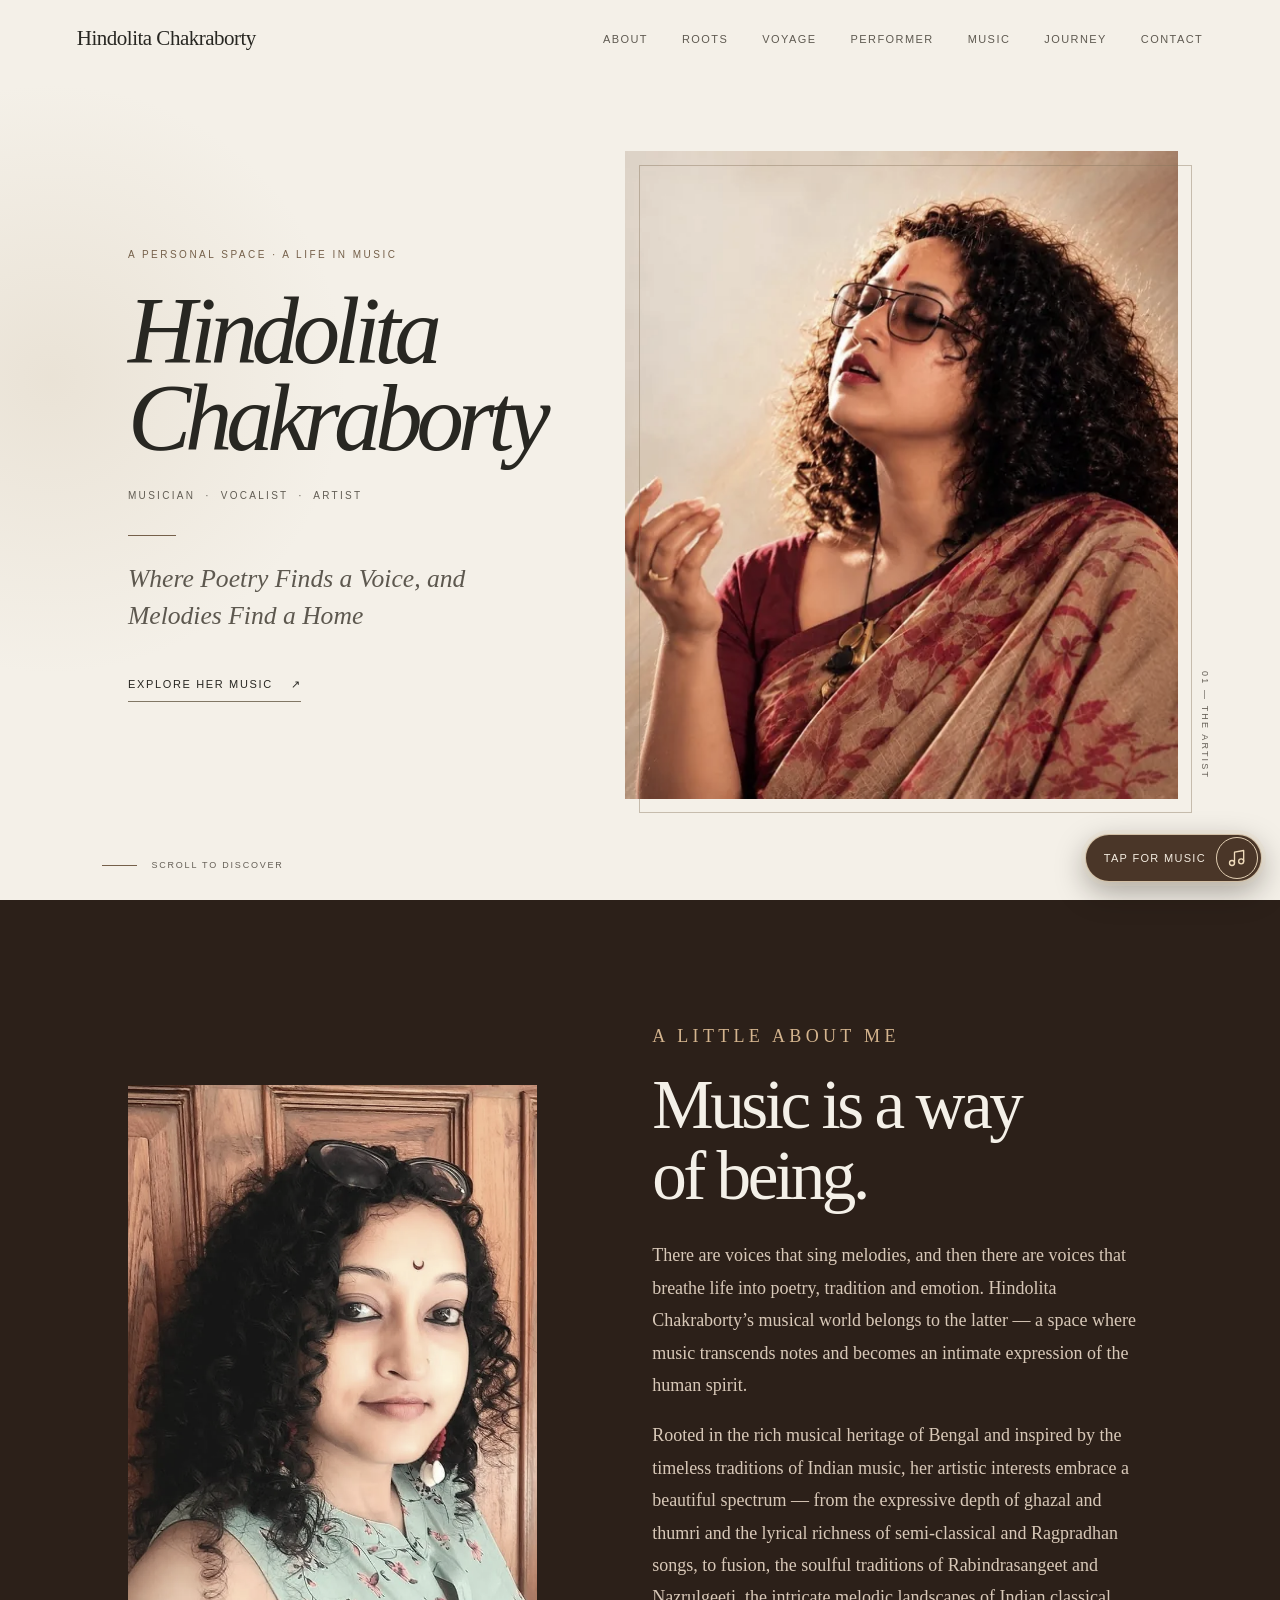
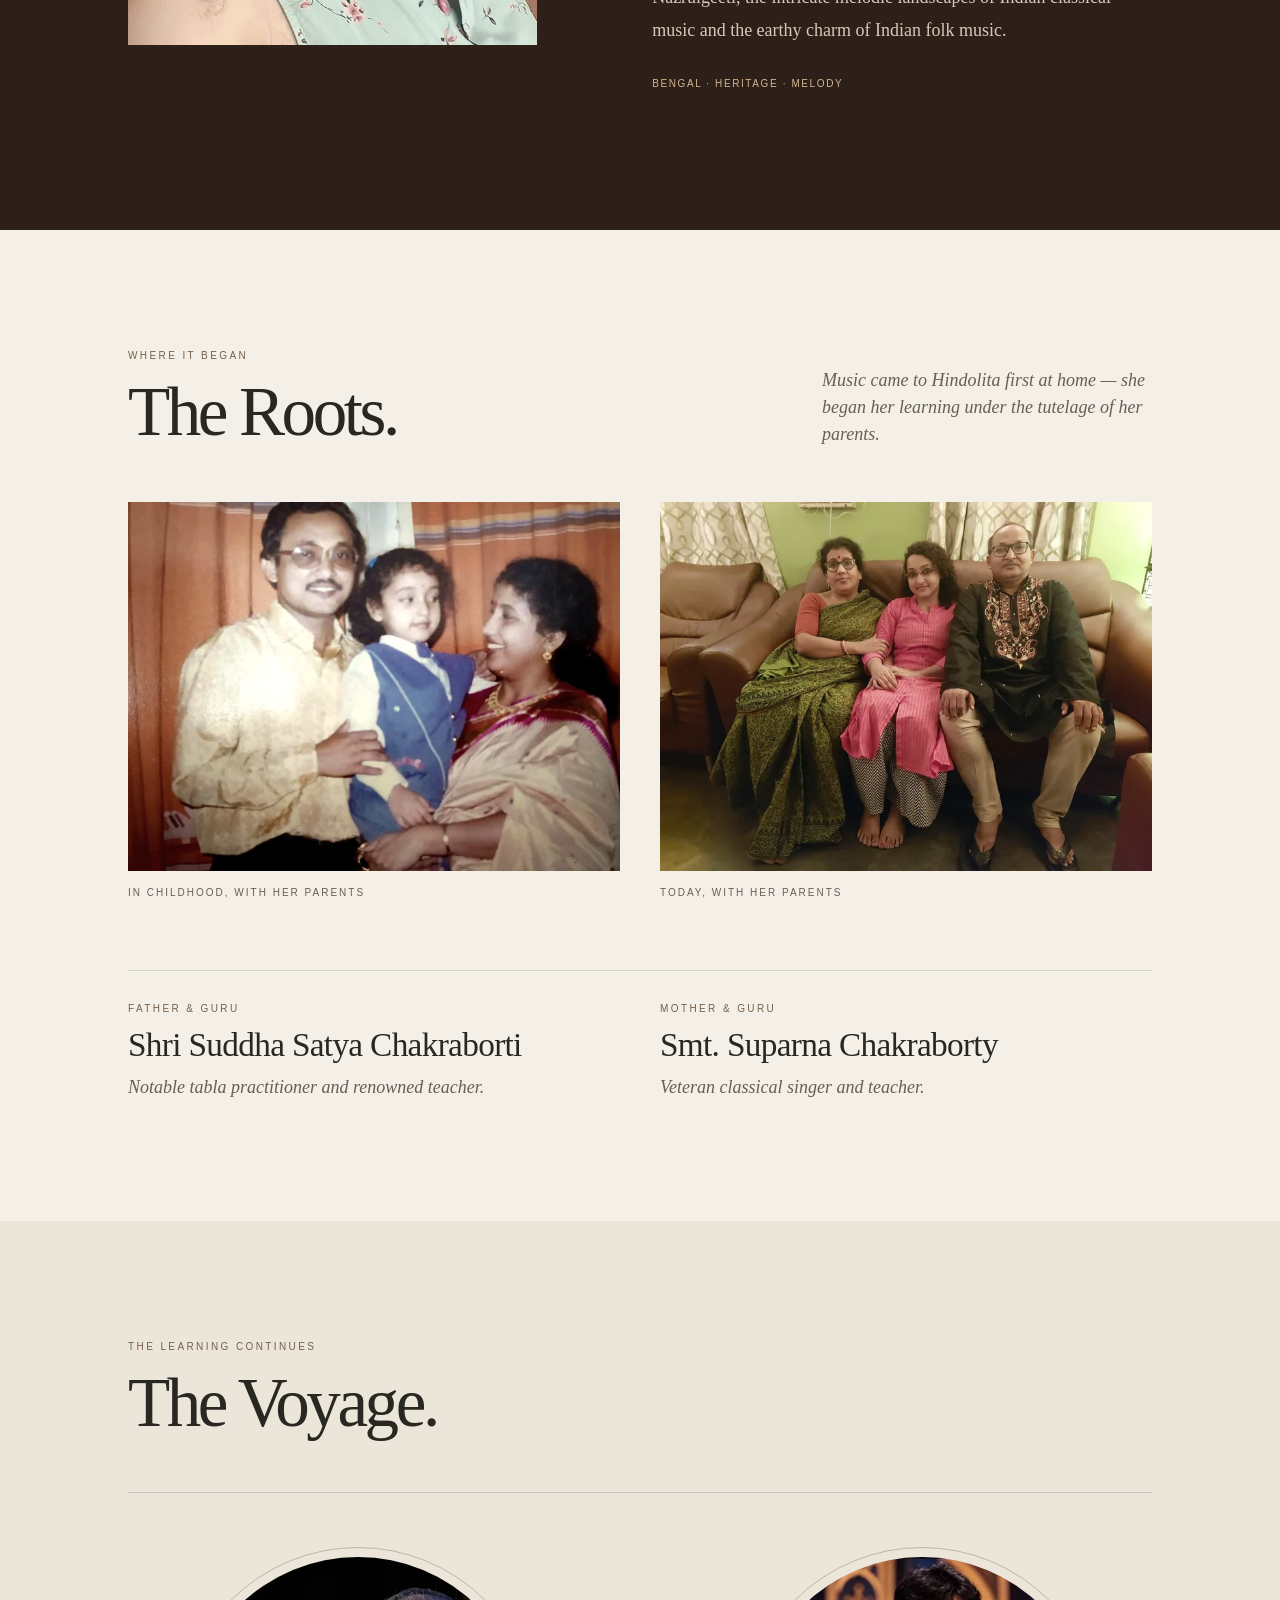
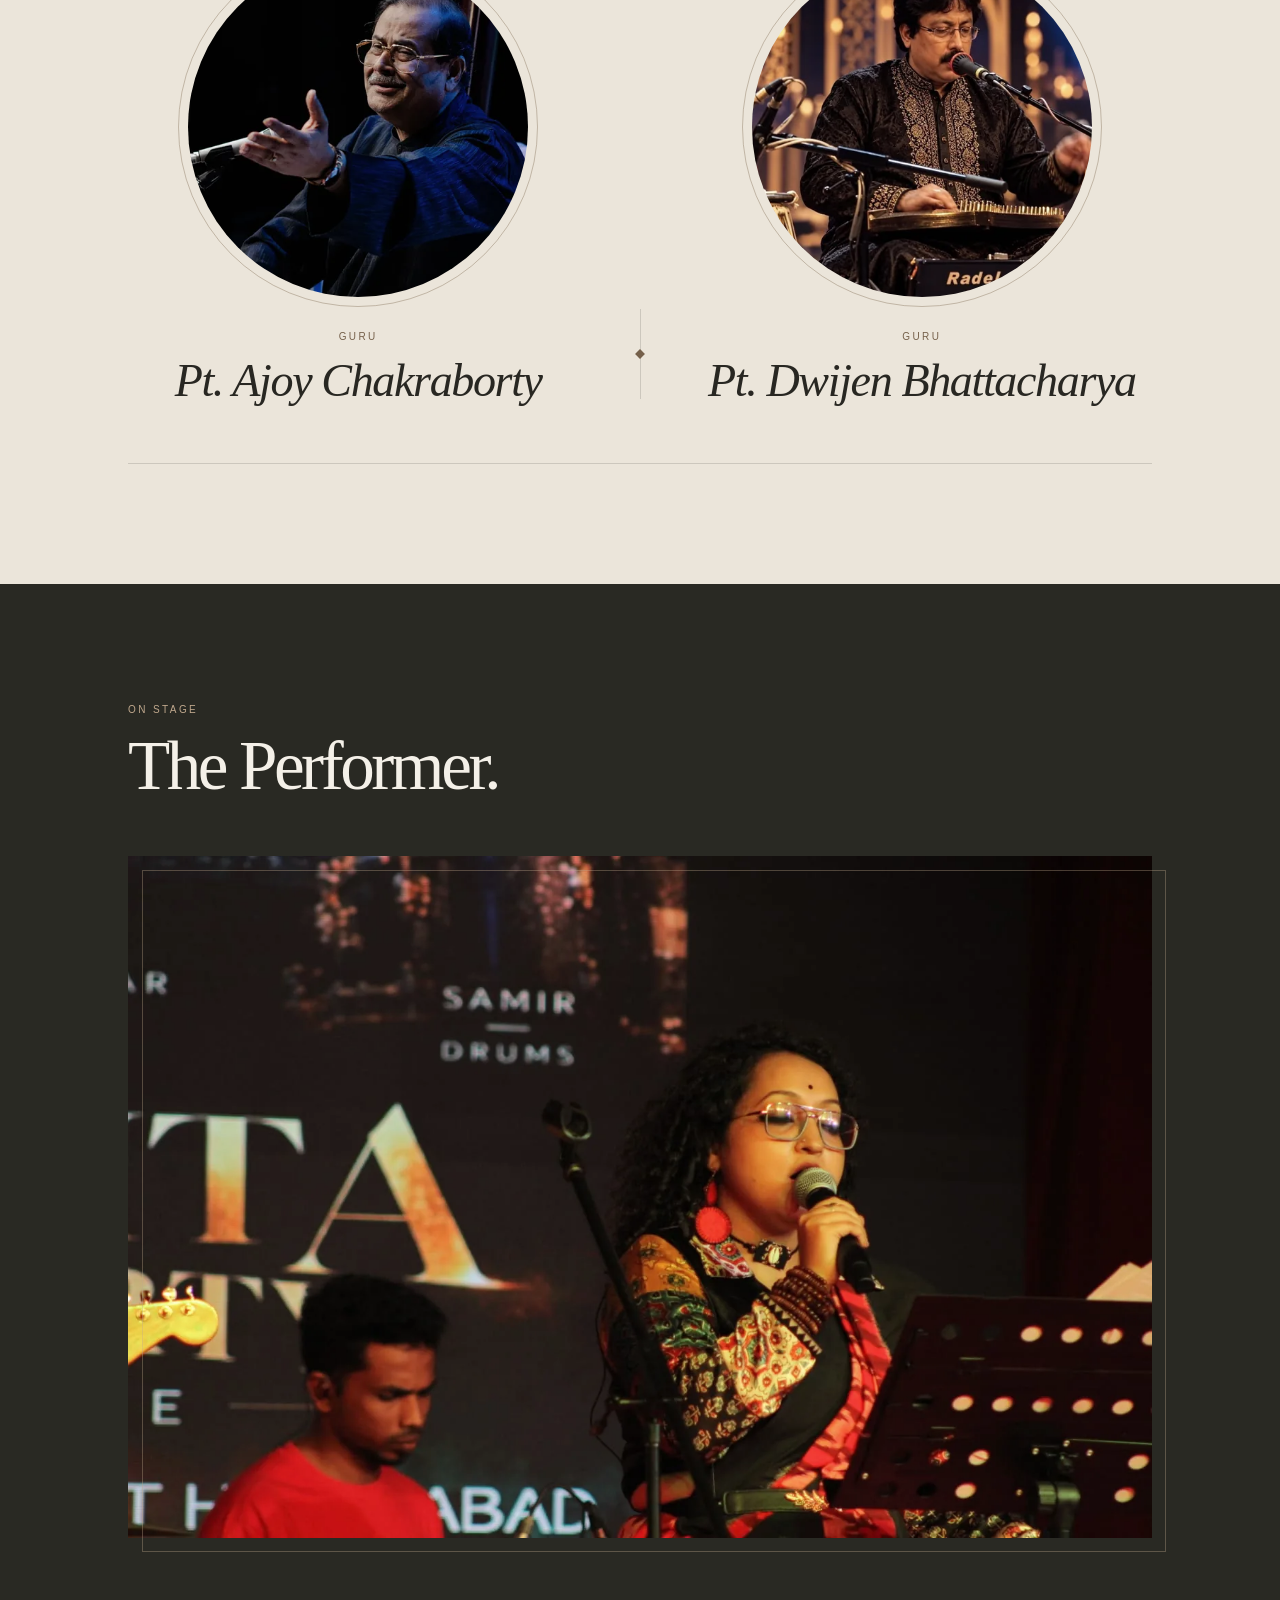
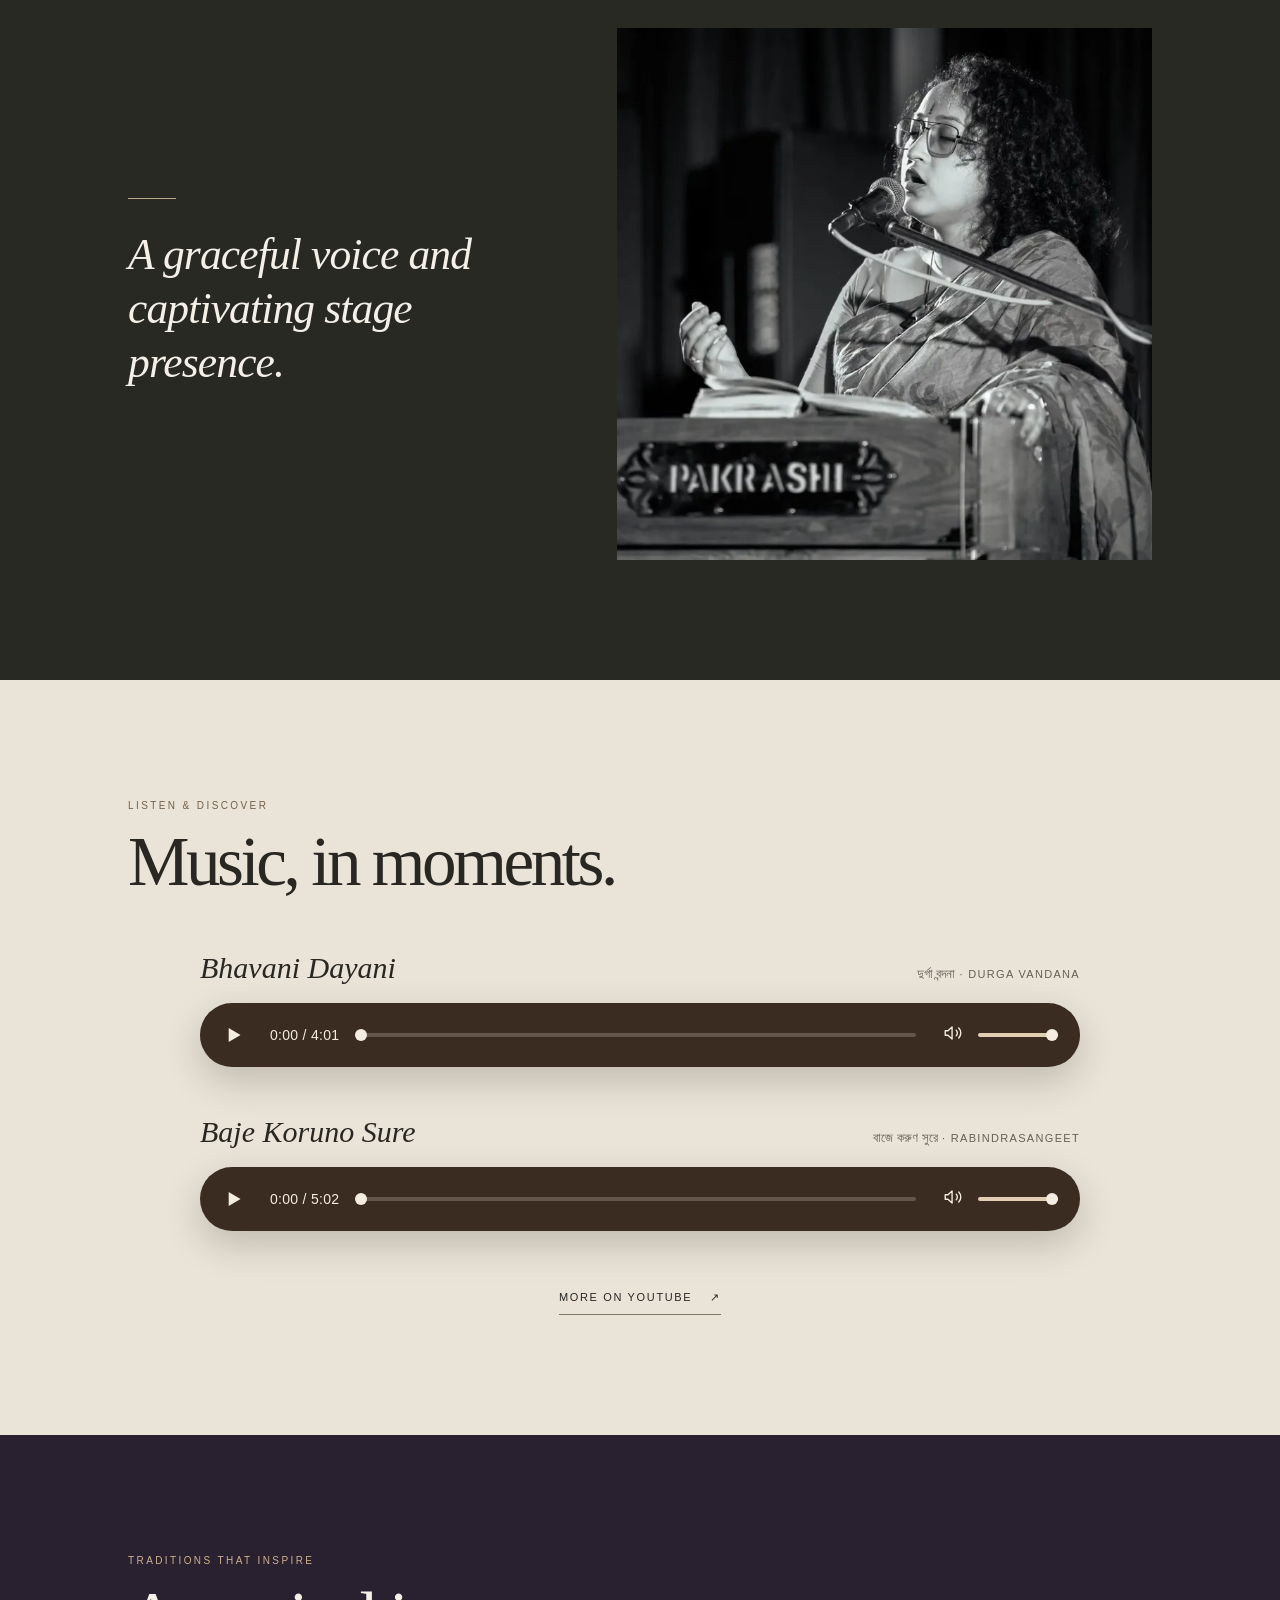
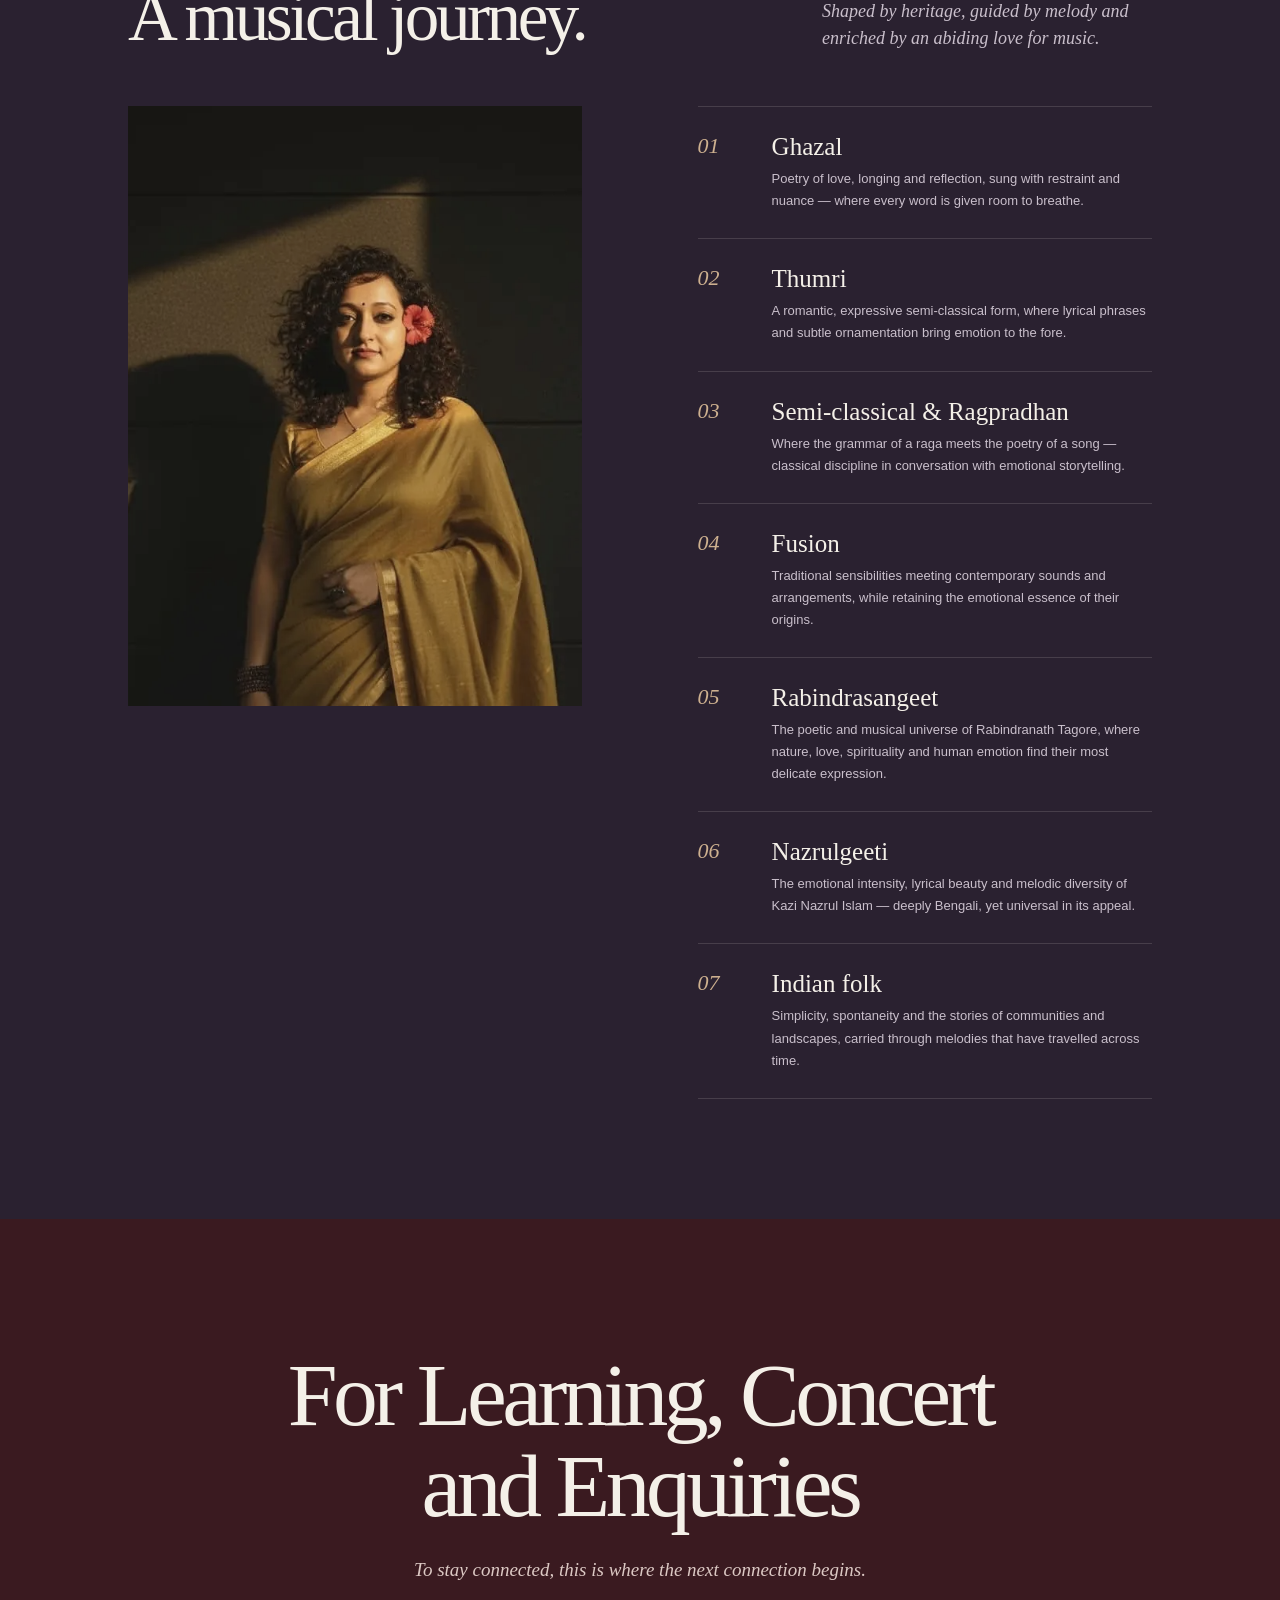
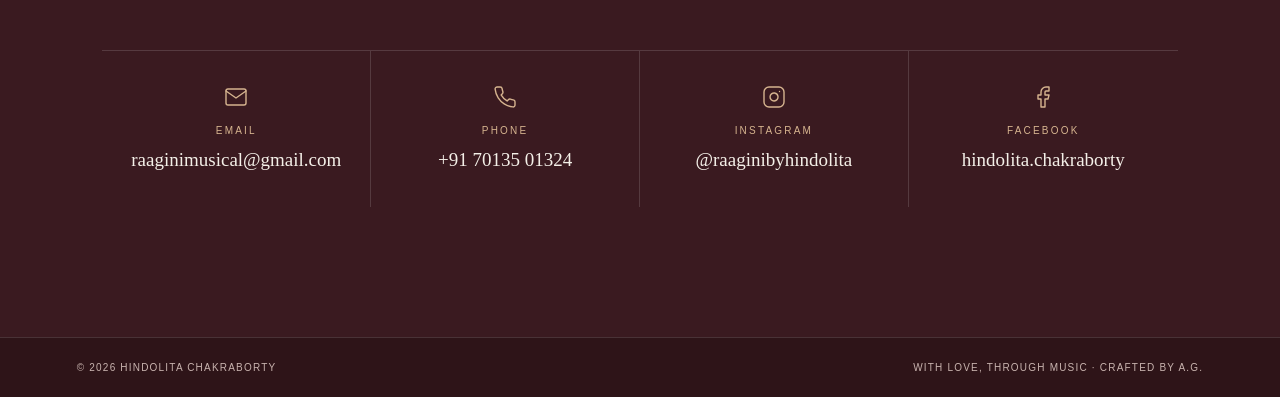
==== index.html @ 27f8a5cc "Complete Open Graph and Twitter preview tags Co-Authored-By: Claude Opus 5.5 <noreply@anthropic.com>" ====
<!DOCTYPE html>
<html lang="en">
<head>
  <meta charset="utf-8">
  <meta name="viewport" content="width=device-width, initial-scale=1">
  <title>Hindolita Chakraborty — Educator and Performer</title>
  <meta name="description" content="Accomplished vocalist, captivating performer and dedicated music educator, celebrating and nurturing the rich musical traditions of Bengal and India.">
  <meta name="theme-color" content="#f4f0e8">
  <meta name="author" content="Hindolita Chakraborty">

  <!-- Site address: if the domain ever changes, update the canonical URL and the og:url / og:image URLs below. -->
  <link rel="canonical" href="https://raginibyhindolita.com/">

  <!-- Social sharing (Facebook, WhatsApp, LinkedIn, X) -->
  <meta property="og:type" content="website">
  <meta property="og:site_name" content="Hindolita Chakraborty">
  <meta property="og:locale" content="en_IN">
  <meta property="og:title" content="Hindolita Chakraborty — Educator and Performer">
  <meta property="og:description" content="Accomplished vocalist, captivating performer and dedicated music educator, celebrating and nurturing the rich musical traditions of Bengal and India.">
  <meta property="og:url" content="https://raginibyhindolita.com/">
  <meta property="og:image" content="https://raginibyhindolita.com/assets/images/og-image.jpg">
  <meta property="og:image:secure_url" content="https://raginibyhindolita.com/assets/images/og-image.jpg">
  <meta property="og:image:type" content="image/jpeg">
  <meta property="og:image:width" content="1200">
  <meta property="og:image:height" content="630">
  <meta property="og:image:alt" content="Hindolita Chakraborty with eyes closed, wearing glasses and a printed saree, against a warm background">
  <meta name="twitter:card" content="summary_large_image">
  <meta name="twitter:title" content="Hindolita Chakraborty — Educator and Performer">
  <meta name="twitter:description" content="Accomplished vocalist, captivating performer and dedicated music educator, celebrating and nurturing the rich musical traditions of Bengal and India.">
  <meta name="twitter:image" content="https://raginibyhindolita.com/assets/images/og-image.jpg">
  <meta name="twitter:image:alt" content="Hindolita Chakraborty with eyes closed, wearing glasses and a printed saree, against a warm background">

  <link rel="icon" href="assets/images/favicon.svg" type="image/svg+xml">
  <link rel="preload" as="image" href="assets/images/hero-960.webp"
        imagesrcset="assets/images/hero-640.webp 640w, assets/images/hero-960.webp 960w, assets/images/hero-1254.webp 1254w"
        imagesizes="(max-width: 850px) 92vw, 50vw">
  <link rel="stylesheet" href="assets/css/style.css?v=26">
  <script>document.documentElement.classList.add('js');</script>
</head>
<body>
<a class="skip-link" href="#main">Skip to content</a>

<header class="nav" id="topnav">
  <a class="brand" href="#home">Hindolita Chakraborty</a>
  <button class="menu-btn" id="menuBtn" type="button" aria-label="Open menu" aria-expanded="false" aria-controls="navlinks">
    <span class="menu-icon-tanpura" aria-hidden="true"><img class="tanpura-body" src="assets/images/tanpura-icon.webp" alt="" width="51" height="156"></span>
    <svg class="menu-icon-close" viewBox="0 0 24 24" aria-hidden="true" focusable="false"><path d="M6 6l12 12M18 6L6 18"/></svg>
  </button>
  <nav class="links" id="navlinks" aria-label="Main">
    <a href="#about">About</a>
    <a href="#roots">Roots</a>
    <a href="#voyage">Voyage</a>
    <a href="#performer">Performer</a>
    <a href="#music">Music</a>
    <a href="#journey">Journey</a>
    <a href="#contact">Contact</a>
  </nav>
</header>

<main id="main">

  <!-- ===================== HERO ===================== -->
  <section class="hero" id="home" aria-label="Introduction">
    <div class="hero-copy">
      <p class="kicker">A personal space · A life in music</p>
      <h1>Hindolita<br>Chakraborty</h1>
      <!-- TODO (confirm): are "Musician · Vocalist · Artist" the right descriptors? -->
      <p class="hero-sub">Musician&nbsp;&nbsp;·&nbsp;&nbsp;Vocalist&nbsp;&nbsp;·&nbsp;&nbsp;Artist</p>
      <div class="hero-line" aria-hidden="true"></div>
      <p class="hero-note">Where Poetry Finds a Voice, and Melodies Find a Home</p>
      <a class="text-link" href="#music">Explore her music <span aria-hidden="true">↗</span></a>
    </div>
    <figure class="hero-image-wrap">
      <img class="hero-image"
           src="assets/images/hero-960.webp"
           srcset="assets/images/hero-640.webp 640w, assets/images/hero-960.webp 960w, assets/images/hero-1254.webp 1254w"
           sizes="(max-width: 850px) 92vw, 50vw"
           width="1254" height="1254"
           fetchpriority="high"
           alt="Hindolita Chakraborty with eyes closed and head tilted back, one hand raised, wearing glasses and a red-and-beige printed saree against a warm, softly lit background">
      <span class="hero-index" aria-hidden="true">01 — THE ARTIST</span>
    </figure>
    <div class="scroll-mark" aria-hidden="true">Scroll to discover</div>
  </section>

  <!-- ===================== ABOUT ===================== -->
  <section class="section about" id="about" aria-labelledby="about-title">
    <figure class="about-photo reveal">
      <img src="assets/images/about-957.webp"
           srcset="assets/images/about-480.webp 480w, assets/images/about-957.webp 957w"
           sizes="(max-width: 850px) 92vw, 40vw"
           width="957" height="960" loading="lazy" decoding="async"
           alt="Portrait of Hindolita Chakraborty with curly hair and glasses resting on her head, wearing a pale green floral top, in front of wooden panelling">
    </figure>
    <div class="about-copy reveal">
      <p class="eyebrow">A little about me</p>
      <h2 id="about-title">Music is a way<br>of being.</h2>
      <p>There are voices that sing melodies, and then there are voices that breathe life into poetry, tradition and emotion. Hindolita Chakraborty’s musical world belongs to the latter — a space where music transcends notes and becomes an intimate expression of the human spirit.</p>
      <p>Rooted in the rich musical heritage of Bengal and inspired by the timeless traditions of Indian music, her artistic interests embrace a beautiful spectrum — from the expressive depth of ghazal and thumri and the lyrical richness of semi-classical and Ragpradhan songs, to fusion, the soulful traditions of Rabindrasangeet and Nazrulgeeti, the intricate melodic landscapes of Indian classical music and the earthy charm of Indian folk music.</p>
      <p class="about-note">Bengal · Heritage · Melody</p>
    </div>
  </section>

  <!-- ===================== THE ROOTS ===================== -->
  <section class="section roots" id="roots" aria-labelledby="roots-title">
    <div class="section-head reveal">
      <div><p class="eyebrow">Where it began</p><h2 id="roots-title">The Roots.</h2></div>
      <p class="section-intro">Music came to Hindolita first at home — she began her learning under the tutelage of her parents.</p>
    </div>
    <div class="roots-photos">
      <figure class="roots-photo reveal">
        <img src="assets/images/roots-childhood-1280.webp"
             srcset="assets/images/roots-childhood-720.webp 720w, assets/images/roots-childhood-1280.webp 1280w"
             sizes="(max-width: 850px) 92vw, 44vw"
             width="1280" height="881" loading="lazy" decoding="async"
             alt="Hindolita as a young child, held between her father, in a yellow shirt, and her mother, in a saree, in front of an orange curtain">
        <figcaption>In childhood, with her parents</figcaption>
      </figure>
      <figure class="roots-photo reveal">
        <img src="assets/images/roots-today-1280.webp"
             srcset="assets/images/roots-today-720.webp 720w, assets/images/roots-today-1280.webp 1280w"
             sizes="(max-width: 850px) 92vw, 44vw"
             width="1280" height="960" loading="lazy" decoding="async"
             alt="Hindolita seated on a sofa between her mother, in a green saree, and her father, in an embroidered kurta">
        <figcaption>Today, with her parents</figcaption>
      </figure>
    </div>
    <div class="roots-parents">
      <div class="parent reveal">
        <p class="eyebrow">Father &amp; guru</p>
        <h3 class="parent-name">Shri Suddha Satya Chakraborti</h3>
        <p class="parent-desc">Notable tabla practitioner and renowned teacher.</p>
      </div>
      <div class="parent reveal">
        <p class="eyebrow">Mother &amp; guru</p>
        <h3 class="parent-name">Smt. Suparna Chakraborty</h3>
        <p class="parent-desc">Veteran classical singer and teacher.</p>
      </div>
    </div>
  </section>

  <!-- ===================== THE VOYAGE ===================== -->
  <section class="section voyage" id="voyage" aria-labelledby="voyage-title">
    <div class="section-head reveal">
      <div><p class="eyebrow">The learning continues</p><h2 id="voyage-title">The Voyage.</h2></div>
    </div>
    <!-- TODO: add details about her training with each guru (years, focus) once supplied. -->
    <div class="voyage-gurus">
      <div class="guru reveal">
        <figure class="guru-photo">
          <img src="assets/images/guru-ajoy-800.webp"
               srcset="assets/images/guru-ajoy-480.webp 480w, assets/images/guru-ajoy-800.webp 800w"
               sizes="(max-width: 850px) 70vw, 340px"
               width="800" height="800" loading="lazy" decoding="async"
               alt="Pt. Ajoy Chakraborty singing on stage, gesturing with one hand, wearing a dark blue kurta and gold-rimmed glasses">
        </figure>
        <p class="eyebrow">Guru</p>
        <h3 class="guru-name">Pt. Ajoy Chakraborty</h3>
      </div>
      <span class="voyage-divider" aria-hidden="true"></span>
      <div class="guru reveal">
        <figure class="guru-photo">
          <img src="assets/images/guru-dwijen-800.webp"
               srcset="assets/images/guru-dwijen-480.webp 480w, assets/images/guru-dwijen-800.webp 800w"
               sizes="(max-width: 850px) 70vw, 340px"
               width="800" height="800" loading="lazy" decoding="async"
               alt="Pt. Dwijen Bhattacharya singing into a microphone while playing a swarmandal, wearing a black kurta with gold embroidery">
        </figure>
        <p class="eyebrow">Guru</p>
        <h3 class="guru-name">Pt. Dwijen Bhattacharya</h3>
      </div>
    </div>
  </section>

  <!-- ===================== THE PERFORMER ===================== -->
  <section class="section performer" id="performer" aria-labelledby="performer-title">
    <div class="section-head reveal">
      <div><p class="eyebrow">On stage</p><h2 id="performer-title">The Performer.</h2></div>
    </div>
    <figure class="performer-photo performer-photo--lead reveal">
      <img src="assets/images/performer-live-1500.webp"
           srcset="assets/images/performer-live-900.webp 900w, assets/images/performer-live-1500.webp 1500w"
           sizes="(max-width: 850px) 92vw, 80vw"
           width="1500" height="1000" loading="lazy" decoding="async"
           alt="Hindolita singing into a handheld microphone at a live concert, wearing glasses, large red earrings and a black-and-red printed outfit, with a keyboard player in a red T-shirt beside her">
    </figure>
    <div class="performer-photos">
      <p class="performer-line reveal">A graceful voice and captivating stage presence.</p>
      <figure class="performer-photo performer-photo--main reveal">
        <img src="assets/images/performer-stage-1394.webp"
             srcset="assets/images/performer-stage-760.webp 760w, assets/images/performer-stage-1394.webp 1394w"
             sizes="(max-width: 850px) 92vw, 46vw"
             width="1394" height="1384" loading="lazy" decoding="async"
             alt="Black-and-white photograph of Hindolita singing into a microphone with her eyes closed, seated at a harmonium with an open songbook">
      </figure>
    </div>
  </section>

  <!-- ===================== MUSIC ===================== -->
  <section class="section music" id="music" aria-labelledby="music-title">
    <div class="section-head reveal">
      <div><p class="eyebrow">Listen &amp; discover</p><h2 id="music-title">Music, in moments.</h2></div>
    </div>
    <!-- To add another song: put the MP3 in assets/music/, then copy one <article class="track">
         and change the title, caption, file path and duration. -->
    <div class="tracks">
      <article class="track reveal">
        <div class="track-info">
          <h3 class="track-title">Bhavani Dayani</h3>
          <p class="music-caption"><span lang="bn">দুর্গা বন্দনা</span> · Durga Vandana</p>
        </div>
        <div class="audio-player">
          <audio controls preload="none" src="assets/music/bhavani-dayani.mp3"></audio>
          <button class="ap-play" type="button" aria-label="Play Bhavani Dayani">
            <svg class="ap-icon-play" viewBox="0 0 24 24" aria-hidden="true" focusable="false"><path d="M8 5.5v13l11-6.5z"/></svg>
            <svg class="ap-icon-pause" viewBox="0 0 24 24" aria-hidden="true" focusable="false"><path d="M7 5h3.5v14H7zM13.5 5H17v14h-3.5z"/></svg>
          </button>
          <span class="ap-time"><span class="ap-current">0:00</span> / <span class="ap-duration">4:01</span></span>
          <input class="ap-seek" type="range" min="0" max="241" step="0.1" value="0" aria-label="Seek — Bhavani Dayani">
          <div class="ap-vol">
            <button class="ap-mute" type="button" aria-label="Mute">
              <svg class="ap-icon-vol" viewBox="0 0 24 24" aria-hidden="true" focusable="false"><path d="M11 5.5 6.5 9.5H3.5v5h3l4.5 4z"/><path d="M15.5 9a4.2 4.2 0 0 1 0 6M18.3 6.5a8 8 0 0 1 0 11"/></svg>
              <svg class="ap-icon-muted" viewBox="0 0 24 24" aria-hidden="true" focusable="false"><path d="M11 5.5 6.5 9.5H3.5v5h3l4.5 4z"/><path d="M16 9.5l5 5M21 9.5l-5 5"/></svg>
            </button>
            <input class="ap-volume" type="range" min="0" max="1" step="0.05" value="1" aria-label="Volume">
          </div>
        </div>
      </article>
      <article class="track reveal">
        <div class="track-info">
          <h3 class="track-title">Baje Koruno Sure</h3>
          <p class="music-caption"><span lang="bn">বাজে করুণ সুরে</span> · Rabindrasangeet</p>
        </div>
        <div class="audio-player">
          <audio controls preload="none" src="assets/music/baje-koruno-sure.mp3"></audio>
          <button class="ap-play" type="button" aria-label="Play Baje Koruno Sure">
            <svg class="ap-icon-play" viewBox="0 0 24 24" aria-hidden="true" focusable="false"><path d="M8 5.5v13l11-6.5z"/></svg>
            <svg class="ap-icon-pause" viewBox="0 0 24 24" aria-hidden="true" focusable="false"><path d="M7 5h3.5v14H7zM13.5 5H17v14h-3.5z"/></svg>
          </button>
          <span class="ap-time"><span class="ap-current">0:00</span> / <span class="ap-duration">5:02</span></span>
          <input class="ap-seek" type="range" min="0" max="302" step="0.1" value="0" aria-label="Seek — Baje Koruno Sure">
          <div class="ap-vol">
            <button class="ap-mute" type="button" aria-label="Mute">
              <svg class="ap-icon-vol" viewBox="0 0 24 24" aria-hidden="true" focusable="false"><path d="M11 5.5 6.5 9.5H3.5v5h3l4.5 4z"/><path d="M15.5 9a4.2 4.2 0 0 1 0 6M18.3 6.5a8 8 0 0 1 0 11"/></svg>
              <svg class="ap-icon-muted" viewBox="0 0 24 24" aria-hidden="true" focusable="false"><path d="M11 5.5 6.5 9.5H3.5v5h3l4.5 4z"/><path d="M16 9.5l5 5M21 9.5l-5 5"/></svg>
            </button>
            <input class="ap-volume" type="range" min="0" max="1" step="0.05" value="1" aria-label="Volume">
          </div>
        </div>
      </article>
    </div>
    <p class="tracks-more reveal"><a class="text-link" href="https://www.youtube.com/@hindolita.chakraborty" target="_blank" rel="noopener">More on YouTube <span aria-hidden="true">↗</span><span class="visually-hidden">(opens in a new tab)</span></a></p>
  </section>

  <!-- ===================== JOURNEY ===================== -->
  <section class="section journey" id="journey" aria-labelledby="journey-title">
    <div class="section-head reveal">
      <div><p class="eyebrow">Traditions that inspire</p><h2 id="journey-title">A musical journey.</h2></div>
      <p class="section-intro">Shaped by heritage, guided by melody and enriched by an abiding love for music.</p>
    </div>
    <div class="journey-grid">
      <figure class="journey-image reveal">
        <img src="assets/images/journey-747.webp"
             srcset="assets/images/journey-480.webp 480w, assets/images/journey-747.webp 747w"
             sizes="(max-width: 850px) 92vw, 40vw"
             width="747" height="760" loading="lazy" decoding="async"
             alt="Hindolita Chakraborty standing in a mustard-gold saree with a red flower in her hair, lit by a band of warm light against a dark wall">
      </figure>
      <ol class="journey-list reveal">
        <li class="journey-item"><span class="journey-no" aria-hidden="true">01</span><div><h3>Ghazal</h3><p>Poetry of love, longing and reflection, sung with restraint and nuance — where every word is given room to breathe.</p></div></li>
        <li class="journey-item"><span class="journey-no" aria-hidden="true">02</span><div><h3>Thumri</h3><p>A romantic, expressive semi-classical form, where lyrical phrases and subtle ornamentation bring emotion to the fore.</p></div></li>
        <li class="journey-item"><span class="journey-no" aria-hidden="true">03</span><div><h3>Semi-classical &amp; Ragpradhan</h3><p>Where the grammar of a raga meets the poetry of a song — classical discipline in conversation with emotional storytelling.</p></div></li>
        <li class="journey-item"><span class="journey-no" aria-hidden="true">04</span><div><h3>Fusion</h3><p>Traditional sensibilities meeting contemporary sounds and arrangements, while retaining the emotional essence of their origins.</p></div></li>
        <li class="journey-item"><span class="journey-no" aria-hidden="true">05</span><div><h3>Rabindrasangeet</h3><p>The poetic and musical universe of Rabindranath Tagore, where nature, love, spirituality and human emotion find their most delicate expression.</p></div></li>
        <li class="journey-item"><span class="journey-no" aria-hidden="true">06</span><div><h3>Nazrulgeeti</h3><p>The emotional intensity, lyrical beauty and melodic diversity of Kazi Nazrul Islam — deeply Bengali, yet universal in its appeal.</p></div></li>
        <li class="journey-item"><span class="journey-no" aria-hidden="true">07</span><div><h3>Indian folk</h3><p>Simplicity, spontaneity and the stories of communities and landscapes, carried through melodies that have travelled across time.</p></div></li>
      </ol>
    </div>
  </section>

  <!-- ===================== CONTACT ===================== -->
  <section class="contact" id="contact" aria-labelledby="contact-title">
    <h2 id="contact-title">For Learning, Concert<br>and Enquiries</h2>
    <p class="contact-intro">To stay connected, this is where the next connection begins.</p>
    <ul class="contact-list">
      <li>
        <a href="mailto:raaginimusical@gmail.com?subject=Hello%20Hindolita">
          <svg class="contact-icon" viewBox="0 0 24 24" aria-hidden="true" focusable="false"><path d="M4 4h16c1.1 0 2 .9 2 2v12c0 1.1-.9 2-2 2H4c-1.1 0-2-.9-2-2V6c0-1.1.9-2 2-2z"/><polyline points="22,6 12,13 2,6"/></svg>
          <span class="contact-label">Email</span>
          <span class="contact-value">raaginimusical@gmail.com</span>
        </a>
      </li>
      <li>
        <a href="tel:+917013501324">
          <svg class="contact-icon" viewBox="0 0 24 24" aria-hidden="true" focusable="false"><path d="M22 16.92v3a2 2 0 0 1-2.18 2 19.79 19.79 0 0 1-8.63-3.07 19.5 19.5 0 0 1-6-6 19.79 19.79 0 0 1-3.07-8.67A2 2 0 0 1 4.11 2h3a2 2 0 0 1 2 1.72 12.84 12.84 0 0 0 .7 2.81 2 2 0 0 1-.45 2.11L8.09 9.91a16 16 0 0 0 6 6l1.27-1.27a2 2 0 0 1 2.11-.45 12.84 12.84 0 0 0 2.81.7A2 2 0 0 1 22 16.92z"/></svg>
          <span class="contact-label">Phone</span>
          <span class="contact-value">+91 70135 01324</span>
        </a>
      </li>
      <li>
        <a href="https://www.instagram.com/raaginibyhindolita/" target="_blank" rel="noopener">
          <svg class="contact-icon" viewBox="0 0 24 24" aria-hidden="true" focusable="false"><rect x="2" y="2" width="20" height="20" rx="5" ry="5"/><path d="M16 11.37A4 4 0 1 1 12.63 8 4 4 0 0 1 16 11.37z"/><line x1="17.5" y1="6.5" x2="17.51" y2="6.5"/></svg>
          <span class="contact-label">Instagram <span class="visually-hidden">(opens in a new tab)</span></span>
          <span class="contact-value">@raaginibyhindolita</span>
        </a>
      </li>
      <li>
        <a href="https://www.facebook.com/hindolita.chakraborty" target="_blank" rel="noopener">
          <svg class="contact-icon" viewBox="0 0 24 24" aria-hidden="true" focusable="false"><path d="M18 2h-3a5 5 0 0 0-5 5v3H7v4h3v8h4v-8h3l1-4h-4V7a1 1 0 0 1 1-1h3z"/></svg>
          <span class="contact-label">Facebook <span class="visually-hidden">(opens in a new tab)</span></span>
          <span class="contact-value">hindolita.chakraborty</span>
        </a>
      </li>
    </ul>
  </section>
</main>

<footer class="footer">
  <p>© <span id="year">2026</span> Hindolita Chakraborty</p>
  <p>With love, through music · Crafted by A.G.</p>
</footer>

<!-- Background music: starts on the visitor's first tap/click (browsers block sound before that). -->
<audio id="bgMusic" src="assets/music/background-jog.m4a" loop preload="none"></audio>
<button class="bg-music is-waiting is-new" id="bgMusicBtn" type="button" aria-pressed="false" aria-label="Play background music">
  <span class="bg-music-label"><span class="bg-label-new">Tap for music</span></span>
  <span class="bg-music-icon" aria-hidden="true">
    <svg class="bg-music-note" viewBox="0 0 24 24" focusable="false"><path d="M9 18V5l11-2v13"/><circle cx="6" cy="18" r="3"/><circle cx="17" cy="16" r="3"/></svg>
    <span class="bg-music-bars"><i></i><i></i><i></i><i></i></span>
    <svg class="bg-music-off" viewBox="0 0 24 24" focusable="false"><path d="M11 5.5 6.5 9.5H3.5v5h3l4.5 4z"/><path d="M16 9.5l5 5M21 9.5l-5 5"/></svg>
  </span>
</button>

<script src="assets/js/main.js?v=5" defer></script>
</body>
</html>
---- assets/css/style.css ----
/* =========================================================
   Hindolita Chakraborty — site styles
   Quiet, warm, minimal. Ivory / champagne / charcoal.
   ========================================================= */

:root {
  --paper: #f4f0e8;
  --paper2: #ebe5da;
  --paper3: #e9e3d8;
  --ink: #282722;
  --muted: #655f56;
  --line: rgba(48, 45, 38, .16);
  --accent: #75604a;
  --accent-hover: #a37e5a;
  --dark: #292923;
  --dark-text: #f4f0e8;
  --dark-muted: #c8c1b5;
  --dark-accent: #c0a88d;
  --choc: #2c2019;
  --choc-muted: #d8c8b8;
  --choc-accent: #d4b48e;
  --plum: #2a2130;
  --plum-muted: #c9bfcb;
  --plum-accent: #cdb08f;
  --wine: #3a1a20;
  --wine-deep: #2e1418;
  --wine-muted: #dcc9c4;
  --wine-accent: #d6b48f;
  --focus: #8a5a2b;
  --serif: "Iowan Old Style", "Baskerville", "Palatino Linotype", Georgia, serif;
  --sans: Inter, -apple-system, BlinkMacSystemFont, "Segoe UI", sans-serif;
}

*, *::before, *::after { box-sizing: border-box; }
html { scroll-behavior: smooth; scroll-padding-top: 84px; }
body {
  margin: 0;
  background: var(--paper);
  color: var(--ink);
  font-family: var(--sans);
  font-weight: 400;
  -webkit-font-smoothing: antialiased;
  overflow-x: hidden;
}
img { max-width: 100%; }
a { color: inherit; text-decoration: none; }
button { font: inherit; }

/* Keyboard focus — visible but quiet */
:focus-visible { outline: 2px solid var(--focus); outline-offset: 4px; border-radius: 2px; }
.contact :focus-visible, .footer :focus-visible { outline-color: var(--wine-accent); }

.skip-link {
  position: absolute; left: 16px; top: -60px; z-index: 50;
  background: var(--ink); color: var(--paper);
  padding: 10px 16px; font-size: 12px; letter-spacing: .08em;
  transition: top .2s;
}
.skip-link:focus { top: 12px; }

.visually-hidden {
  position: absolute !important; width: 1px; height: 1px; overflow: hidden;
  clip: rect(0 0 0 0); clip-path: inset(50%); white-space: nowrap;
}

/* ---------- Navigation ---------- */
.nav {
  height: 78px; position: fixed; inset: 0 0 auto; z-index: 20;
  display: flex; align-items: center; justify-content: space-between;
  padding: 0 clamp(22px, 6vw, 92px);
  background: rgba(244, 240, 232, .86);
  -webkit-backdrop-filter: blur(18px); backdrop-filter: blur(18px);
  border-bottom: 1px solid transparent;
  transition: height .3s, border-color .3s;
}
.nav.scrolled { border-color: var(--line); height: 68px; }
.brand { font-family: var(--serif); font-size: 21px; letter-spacing: -.5px; }
.links { display: flex; gap: 34px; align-items: center; }
.links a {
  font-size: 11px; letter-spacing: .13em; text-transform: uppercase;
  color: #5f5a51; transition: color .2s;
}
.links a:hover { color: var(--accent-hover); }

.menu-btn {
  display: none; border: 0; background: none; color: var(--ink);
  width: 44px; height: 56px; padding: 0; cursor: pointer; position: relative;
}
/* Menu icon: a tanpura when closed, a simple × when open */
.menu-btn svg {
  position: absolute; inset: 0; margin: auto;
  fill: none; stroke: currentColor; stroke-linecap: round; stroke-linejoin: round;
  transition: opacity .2s, transform .25s;
}
.menu-icon-tanpura {
  position: absolute; inset: 0; margin: auto; width: 17px; height: 52px;
  transition: opacity .2s, transform .25s;
}
.menu-icon-close { width: 24px; height: 24px; stroke-width: 1.5; opacity: 0; transform: rotate(-45deg); }
.menu-btn:hover .menu-icon-tanpura { transform: rotate(-8deg); }
.menu-btn[aria-expanded="true"] .menu-icon-tanpura { opacity: 0; transform: rotate(20deg) scale(.8); }
.menu-btn[aria-expanded="true"] .menu-icon-close { opacity: 1; transform: none; }
/* Gentle sway every few seconds, pivoting on the gourd */
.tanpura-body { display: block; width: 100%; height: 100%; transform-origin: 50% 82%; animation: tanpura-sway 6s ease-in-out infinite; }
.menu-btn[aria-expanded="true"] .tanpura-body { animation-play-state: paused; }
@keyframes tanpura-sway {
  0%, 58%, 100% { transform: rotate(0deg); }
  64% { transform: rotate(-7deg); }
  72% { transform: rotate(5deg); }
  80% { transform: rotate(-3deg); }
  87% { transform: rotate(1.5deg); }
  93% { transform: rotate(0deg); }
}

/* ---------- Hero ---------- */
.hero {
  min-height: 760px; height: min(100svh, 920px);
  padding: 120px clamp(22px, 8vw, 130px) 70px;
  display: grid; grid-template-columns: .92fr 1.08fr; align-items: center; gap: 4vw;
  position: relative; overflow: hidden;
}
.hero::before {
  content: ""; position: absolute; width: 48vw; height: 48vw; border-radius: 50%;
  background: radial-gradient(circle, rgba(204, 187, 161, .25), transparent 68%);
  left: -20vw; top: 8%; pointer-events: none;
}
.hero-copy { position: relative; z-index: 2; padding-left: 2vw; }
.kicker { font-size: 10px; letter-spacing: .25em; text-transform: uppercase; color: var(--accent); margin: 0 0 28px; }
h1 {
  font: italic 400 clamp(58px, 7.4vw, 112px)/.92 var(--serif);
  letter-spacing: -.065em; margin: 0 0 28px;
}
.hero-sub { font-size: 10px; letter-spacing: .23em; text-transform: uppercase; color: #625d54; margin: 0 0 34px; }
.hero-line { width: 48px; height: 1px; background: var(--accent); margin: 0 0 24px; }
.hero-note { font: italic clamp(19px, 2vw, 26px)/1.45 var(--serif); color: #5d584f; max-width: 410px; margin: 0 0 40px; }
.text-link {
  display: inline-flex; align-items: center; gap: 18px;
  font-size: 11px; letter-spacing: .15em; text-transform: uppercase;
  border-bottom: 1px solid #817765; padding: 0 0 10px; transition: gap .25s;
}
.text-link:hover { gap: 26px; }
.hero-image-wrap { height: min(72vh, 700px); min-height: 480px; position: relative; justify-self: stretch; margin: 0; }
.hero-image {
  width: 100%; height: 100%; object-fit: cover; object-position: 50% 38%;
  display: block; filter: saturate(.77);
}
.hero-image-wrap::after {
  content: ""; position: absolute; inset: 14px -14px -14px 14px;
  border: 1px solid rgba(135, 116, 91, .42); pointer-events: none;
}
.hero-index {
  position: absolute; bottom: 20px; right: -32px; writing-mode: vertical-rl;
  font-size: 9px; letter-spacing: .24em; color: var(--muted);
}
.scroll-mark {
  position: absolute; bottom: 30px; left: clamp(22px, 8vw, 130px);
  font-size: 9px; letter-spacing: .2em; text-transform: uppercase; color: var(--muted);
  display: flex; gap: 14px; align-items: center;
}
.scroll-mark::before { content: ""; width: 35px; height: 1px; background: var(--accent); }

/* ---------- Sections ---------- */
.section { padding: 120px clamp(22px, 10vw, 160px); }
.section-head { display: flex; justify-content: space-between; align-items: flex-end; gap: 30px; margin-bottom: 54px; }
.eyebrow { font-size: 10px; letter-spacing: .24em; text-transform: uppercase; color: var(--accent); margin: 0 0 16px; }
h2 { font: 400 clamp(42px, 5.4vw, 72px)/1.02 var(--serif); letter-spacing: -.05em; margin: 0; }
.section-head:last-child { margin-bottom: 0; }
.section-intro { max-width: 330px; font: italic 18px/1.5 var(--serif); color: var(--muted); margin: 0; }

/* About */
.about { background: var(--choc); color: var(--dark-text); display: grid; grid-template-columns: .9fr 1.1fr; gap: 9vw; align-items: center; }
.about-photo { height: 560px; position: relative; margin: 0; }
.about-photo img { width: 100%; height: 100%; object-fit: cover; object-position: center 30%; display: block; filter: saturate(.72); }
.about-copy { max-width: 570px; }
.about-copy h2 { margin-bottom: 28px; }
.about-copy p { font: 18px/1.8 var(--serif); color: var(--choc-muted); margin: 0 0 18px; }
.about .eyebrow { color: var(--choc-accent); }
.about :focus-visible { outline-color: var(--choc-accent); }
.about-copy .about-note { font: 10px/1.6 var(--sans); letter-spacing: .16em; text-transform: uppercase; color: var(--choc-accent); margin-top: 30px; }

/* Journey */
.journey { background: var(--plum); color: var(--dark-text); }
.journey .eyebrow, .journey .journey-no { color: var(--plum-accent); }
.journey .section-intro, .journey .journey-item p { color: var(--plum-muted); }
.journey .journey-list, .journey .journey-item { border-color: rgba(244, 240, 232, .14); }
.journey :focus-visible { outline-color: var(--plum-accent); }
.journey-grid { display: grid; grid-template-columns: 1fr 1fr; gap: 9vw; align-items: center; }
.journey-image { height: 600px; overflow: hidden; margin: 0; }
@media (min-width: 851px) {
  .journey-grid { align-items: start; }
  .journey-image { position: sticky; top: 110px; }
}
.journey-image img { width: 100%; height: 100%; object-fit: cover; object-position: center 30%; display: block; filter: saturate(.7); }
.journey-list { border-top: 1px solid var(--line); list-style: none; margin: 0; padding: 0; }
.journey-item { padding: 26px 0; border-bottom: 1px solid var(--line); display: grid; grid-template-columns: 54px 1fr; gap: 20px; }
.journey-no { font: italic 22px var(--serif); color: var(--accent); }
.journey-item h3 { font: 400 25px var(--serif); margin: 0 0 7px; }
.journey-item p { font-size: 13px; line-height: 1.7; color: var(--muted); margin: 0; }

/* The Roots */
.roots { background: var(--paper); }
.roots-photos { display: grid; grid-template-columns: 1fr 1fr; gap: 40px; align-items: start; }
.roots-photo { margin: 0; }
.roots-photo img {
  width: 100%; height: auto; aspect-ratio: 4 / 3; object-fit: cover; display: block;
  filter: saturate(.8) sepia(.06);
}
.roots-photo figcaption {
  margin-top: 16px; font-size: 10px; letter-spacing: .2em; text-transform: uppercase; color: var(--muted);
}
.roots-parents {
  display: grid; grid-template-columns: 1fr 1fr; gap: 40px;
  margin-top: 72px; border-top: 1px solid var(--line);
}
.parent { padding-top: 32px; }
.parent .eyebrow { margin-bottom: 12px; }
.parent-name { font: 400 clamp(26px, 2.6vw, 34px)/1.15 var(--serif); letter-spacing: -.02em; margin: 0 0 10px; }
.parent-desc { font: italic 18px/1.5 var(--serif); color: var(--muted); margin: 0; }

/* The Voyage — her gurus */
.voyage { background: var(--paper2); }
.voyage-gurus {
  display: grid; grid-template-columns: 1fr auto 1fr; align-items: end; gap: 4vw;
  padding: 64px 0 56px; border-top: 1px solid var(--line); border-bottom: 1px solid var(--line);
  text-align: center;
}
.guru-photo { position: relative; width: min(100%, 340px); margin: 0 auto 34px; }
.guru-photo img { width: 100%; height: auto; aspect-ratio: 1; object-fit: cover; display: block; filter: saturate(.85); border-radius: 50%; }
.guru-photo::after {
  content: ""; position: absolute; inset: -10px; border-radius: 50%;
  border: 1px solid rgba(135, 116, 91, .42); pointer-events: none;
}
.guru .eyebrow { margin-bottom: 14px; }
.guru-name { font: italic 400 clamp(32px, 3.6vw, 50px)/1.1 var(--serif); letter-spacing: -.03em; margin: 0; }
.voyage-divider { width: 1px; height: 90px; background: var(--line); position: relative; align-self: end; margin-bottom: 8px; }
.voyage-divider::after {
  content: ""; position: absolute; left: 50%; top: 50%; width: 7px; height: 7px;
  transform: translate(-50%, -50%) rotate(45deg); background: var(--accent);
}

/* The Performer — dark, stage-like */
.performer { background: var(--dark); color: var(--dark-text); }
.performer .eyebrow { color: var(--dark-accent); }
.performer .section-intro { color: var(--dark-muted); font-size: clamp(20px, 2vw, 26px); max-width: 380px; }
.performer :focus-visible { outline-color: var(--dark-accent); }
.performer-photos { display: grid; grid-template-columns: 1fr 1.3fr; gap: 6vw; align-items: center; }
.performer-line {
  margin: 0; max-width: 420px; justify-self: start;
  font: italic 400 clamp(30px, 3.4vw, 46px)/1.25 var(--serif); letter-spacing: -.02em; color: var(--dark-text);
}
.performer-line::before { content: ""; display: block; width: 48px; height: 1px; background: var(--dark-accent); margin-bottom: 28px; }
.performer-photo { margin: 0; position: relative; }
.performer-photo img { width: 100%; height: auto; display: block; }
.performer-photo--lead { margin-bottom: clamp(56px, 7vw, 110px); }
.performer-photo--lead img { aspect-ratio: 3 / 2; object-fit: cover; filter: saturate(.92); }
.performer-photo--lead::after {
  content: ""; position: absolute; inset: 14px -14px -14px 14px;
  border: 1px solid rgba(192, 168, 141, .35); pointer-events: none;
}

/* Music */
.music { background: var(--paper3); }
.music-panel {
  display: grid; grid-template-columns: 1fr auto; align-items: center; gap: 30px;
  border-top: 1px solid var(--line); border-bottom: 1px solid var(--line); padding: 32px 0;
}
.music-title { font: italic 30px var(--serif); margin: 0 0 8px; }
.music-caption { font-size: 11px; letter-spacing: .12em; text-transform: uppercase; color: var(--muted); margin: 0; }
.music-status { font-size: 11px; color: var(--muted); border: 1px solid var(--line); padding: 12px 17px; border-radius: 30px; }

/* Audio player — dark brown pill */
.tracks { max-width: 880px; margin: 0 auto; display: grid; gap: 48px; }
.track-info { display: flex; justify-content: space-between; align-items: baseline; gap: 20px; margin-bottom: 18px; }
.track-title { font: italic 400 30px var(--serif); margin: 0; }
.audio-player audio { width: 100%; }
.audio-player .ap-play, .audio-player .ap-time, .audio-player .ap-seek, .audio-player .ap-vol { display: none; }
.audio-player.is-enhanced {
  --ap-bg: #3b2c21; --ap-fg: #f4ece0; --ap-track: rgba(244, 236, 224, .22); --ap-fill: #e2cfb3;
  display: flex; align-items: center; gap: 16px;
  height: 64px; padding: 0 22px 0 12px; border-radius: 999px;
  background: var(--ap-bg); color: var(--ap-fg);
  box-shadow: 0 14px 36px rgba(59, 44, 33, .22);
}
.audio-player.is-enhanced audio { display: none; }
.audio-player.is-enhanced .ap-play { display: grid; }
.audio-player.is-enhanced .ap-vol { display: flex; }
.audio-player.is-enhanced .ap-time, .audio-player.is-enhanced .ap-seek { display: block; }
.ap-play, .ap-mute {
  place-items: center; flex: none; width: 42px; height: 42px; padding: 0;
  border: 0; border-radius: 50%; background: transparent; color: inherit; cursor: pointer;
  transition: background-color .2s;
}
.ap-play:hover, .ap-mute:hover { background: rgba(244, 236, 224, .1); }
.ap-play svg { fill: currentColor; }
.ap-mute svg {
  width: 22px; height: 22px; fill: none; stroke: currentColor;
  stroke-width: 1.5; stroke-linecap: round; stroke-linejoin: round;
}
.ap-play svg { width: 26px; height: 26px; }
.ap-icon-pause, .ap-icon-muted { display: none; }
.audio-player.is-playing .ap-icon-play { display: none; }
.audio-player.is-playing .ap-icon-pause { display: block; }
.audio-player.is-muted .ap-icon-vol { display: none; }
.audio-player.is-muted .ap-icon-muted { display: block; }
.audio-player :focus-visible { outline: 2px solid var(--ap-fill); outline-offset: 2px; }
.ap-time { flex: none; font: 14px/1 var(--sans); font-variant-numeric: tabular-nums; letter-spacing: .02em; white-space: nowrap; }
.ap-seek, .ap-volume {
  --progress: 0%;
  flex: 1; min-width: 60px; height: 20px; margin: 0; background: transparent;
  -webkit-appearance: none; appearance: none; cursor: pointer;
}
.ap-seek::-webkit-slider-runnable-track, .ap-volume::-webkit-slider-runnable-track {
  height: 4px; border-radius: 4px;
  background: linear-gradient(to right, var(--ap-fill) var(--progress), var(--ap-track) var(--progress));
}
.ap-seek::-webkit-slider-thumb, .ap-volume::-webkit-slider-thumb {
  -webkit-appearance: none; width: 12px; height: 12px; margin-top: -4px; border-radius: 50%;
  background: var(--ap-fg); border: 0; transition: transform .15s;
}
.ap-seek:hover::-webkit-slider-thumb, .ap-volume:hover::-webkit-slider-thumb { transform: scale(1.25); }
.ap-vol { align-items: center; gap: 4px; flex: none; }
.ap-volume { flex: none; width: 80px; min-width: 0; --progress: 100%; }
.ap-seek::-moz-range-track, .ap-volume::-moz-range-track { height: 4px; border-radius: 4px; background: var(--ap-track); }
.ap-seek::-moz-range-progress, .ap-volume::-moz-range-progress { height: 4px; border-radius: 4px; background: var(--ap-fill); }
.ap-seek::-moz-range-thumb, .ap-volume::-moz-range-thumb { width: 12px; height: 12px; border: 0; border-radius: 50%; background: var(--ap-fg); }
.tracks-more { text-align: center; margin: 56px 0 0; }
/* Bengali text: letter-spacing would break apart joined characters */
[lang="bn"] { letter-spacing: 0; text-transform: none; }
.music-caption [lang="bn"] { font-size: 13px; }

/* Contact */
.contact { background: var(--wine); color: var(--dark-text); text-align: center; padding: 130px clamp(22px, 8vw, 130px); }
.contact .eyebrow { color: var(--wine-accent); }
.contact h2 { font-size: clamp(48px, 7vw, 90px); margin: 0 auto 24px; }
.contact-intro { font: italic 19px/1.6 var(--serif); color: var(--wine-muted); max-width: 470px; margin: 0 auto 64px; }
.contact-list {
  list-style: none; margin: 0 auto; padding: 0; max-width: 1080px;
  display: grid; grid-template-columns: repeat(4, 1fr);
  border-top: 1px solid rgba(255, 255, 255, .14);
}
.contact-list li { border-right: 1px solid rgba(255, 255, 255, .14); }
.contact-list li:last-child { border-right: 0; }
.contact-list a {
  display: flex; flex-direction: column; align-items: center; gap: 12px;
  padding: 34px 16px; height: 100%; transition: background-color .25s;
}
.contact-list a:hover { background: rgba(255, 255, 255, .04); }
.contact-icon {
  width: 24px; height: 24px; margin-bottom: 4px;
  fill: none; stroke: var(--wine-accent); stroke-width: 1.4;
  stroke-linecap: round; stroke-linejoin: round;
  transition: transform .25s, stroke .25s;
}
.contact-list a:hover .contact-icon { transform: translateY(-2px); stroke: var(--dark-text); }
.contact-label { font-size: 10px; letter-spacing: .22em; text-transform: uppercase; color: var(--wine-accent); }
.contact-value { font: 19px/1.3 var(--serif); color: var(--dark-text); overflow-wrap: anywhere; }

/* Footer */
.footer {
  background: var(--wine-deep); color: #c8b3ae;
  padding: 24px clamp(22px, 6vw, 92px);
  border-top: 1px solid rgba(255, 255, 255, .13);
  display: flex; justify-content: space-between; gap: 20px;
  font-size: 10px; letter-spacing: .12em; text-transform: uppercase;
}
.footer p { margin: 0; }

/* Reveal-on-scroll (only when JS is running, so content never stays hidden) */
.js .reveal { opacity: 0; transform: translateY(22px); transition: opacity .8s ease, transform .8s ease; }
.js .reveal.visible { opacity: 1; transform: none; }

/* Background music button (bottom-right, only shown when JavaScript runs)
   States: .is-new (never started: note + "Tap for music" + pulse) · .is-waiting (note)
           .is-playing (dancing bars) · .is-off (crossed-out speaker) */
.bg-music {
  position: fixed; right: max(18px, env(safe-area-inset-right)); bottom: max(18px, env(safe-area-inset-bottom)); z-index: 30;
  display: none; align-items: center; height: 48px; padding: 0 3px 0 0;
  /* Champagne ring + soft halo keep it equally visible on light and dark sections */
  border: 1.5px solid rgba(226, 207, 179, .9); border-radius: 999px; cursor: pointer;
  background: #4a3628; color: #f4ece0;
  box-shadow: 0 0 0 4px rgba(226, 207, 179, .2), 0 10px 30px rgba(20, 14, 10, .35);
  font: 11px/1 var(--sans); letter-spacing: .12em; text-transform: uppercase;
}
.js .bg-music { display: inline-flex; }
.bg-music:focus-visible { outline: 2px solid #e2cfb3; outline-offset: 3px; }
.bg-music-label {
  max-width: 0; overflow: hidden; white-space: nowrap; opacity: 0;
  transition: max-width .4s ease, opacity .3s ease, padding .4s ease;
}
.bg-music-label > span { display: none; }
.bg-music.is-new .bg-label-new { display: inline; }
/* label only before the very first start; playing and muted states stay a compact circle */
.bg-music.is-new .bg-music-label { max-width: 240px; opacity: 1; padding: 0 10px 0 18px; }
.bg-music-icon { position: relative; display: grid; place-items: center; width: 42px; height: 42px; border-radius: 50%; }
.bg-music-icon > * { grid-area: 1 / 1; display: none; }
.bg-music-note, .bg-music-off {
  width: 20px; height: 20px; fill: none; stroke: #f0dcbc; stroke-width: 1.6; stroke-linecap: round; stroke-linejoin: round;
}
.bg-music-off { stroke: #f4ece0; width: 22px; height: 22px; }
.bg-music.is-waiting .bg-music-note, .bg-music.is-off .bg-music-off { display: block; }
.bg-music.is-playing .bg-music-bars { display: flex; }
.bg-music-bars { align-items: flex-end; gap: 3px; height: 16px; }
.bg-music-bars i { display: block; width: 3px; height: 8px; border-radius: 2px; background: #f0dcbc; animation: bg-bars 1.1s ease-in-out infinite; }
/* resting heights read as a sound icon even when still (e.g. reduced motion) */
.bg-music-bars i:nth-child(1) { height: 7px; }
.bg-music-bars i:nth-child(2) { height: 13px; animation-delay: -.45s; }
.bg-music-bars i:nth-child(3) { height: 10px; animation-delay: -.8s; }
.bg-music-bars i:nth-child(4) { height: 15px; animation-delay: -.25s; }
@keyframes bg-bars { 0%, 100% { height: 4px; } 50% { height: 16px; } }
/* soft pulse ring inviting the first tap */
.bg-music.is-new .bg-music-icon::after {
  content: ""; position: absolute; inset: 0; border-radius: 50%;
  border: 1.5px solid #e2cfb3; animation: bg-pulse 2.2s ease-out infinite;
}
@keyframes bg-pulse { 0% { transform: scale(.75); opacity: .9; } 100% { transform: scale(1.35); opacity: 0; } }

/* ---------- Tablet & phone ---------- */
@media (max-width: 1000px) {
  .contact-list { grid-template-columns: repeat(2, 1fr); }
  .contact-list li:nth-child(2) { border-right: 0; }
  .contact-list li { border-bottom: 1px solid rgba(255, 255, 255, .14); }
}

@media (max-width: 1100px) {
  .nav { gap: 24px; }
  .brand { font-size: 18px; white-space: nowrap; }
  .links { gap: 16px; }
  .links a { letter-spacing: .08em; }
}

@media (max-width: 850px) {
  .nav { height: 66px; padding: 0 14px 0 22px; }
  .nav.scrolled { height: 60px; }
  .brand { font-size: 19px; }
  .menu-btn { display: block; }
  .links {
    display: none; position: absolute; top: 100%; left: 0; right: 0;
    background: rgba(244, 240, 232, .98); padding: 22px;
    flex-direction: column; align-items: flex-start; gap: 6px;
    border-bottom: 1px solid var(--line);
  }
  .links a { display: block; padding: 10px 0; width: 100%; }
  .links.open { display: flex; }

  .hero { height: auto; min-height: 0; padding: 108px 22px 72px; grid-template-columns: 1fr; gap: 38px; }
  .hero-copy { padding: 0 3vw; }
  .hero-image-wrap { height: 72vw; min-height: 360px; margin: 0 14px 10px 0; }
  .hero-index { right: -25px; }
  h1 { font-size: clamp(58px, 14vw, 94px); }
  .hero-note { max-width: 360px; }
  .scroll-mark { display: none; }

  .section { padding: 82px 24px; }
  .section-head { display: block; margin-bottom: 38px; }
  .section-intro { margin-top: 20px; }
  .about, .journey-grid { grid-template-columns: 1fr; gap: 38px; }
  .roots-photos, .roots-parents { grid-template-columns: 1fr; gap: 32px; }
  .roots-parents { margin-top: 48px; gap: 0; }
  .voyage-gurus { grid-template-columns: 1fr; gap: 36px; padding: 48px 0; }
  .guru-photo { width: 70%; margin-bottom: 26px; }
  .voyage-divider { width: 90px; height: 1px; justify-self: center; }
  .performer-photos { grid-template-columns: 1fr; gap: 40px; }
  .performer-photo--lead { margin: 0 14px 56px 0; }
  .performer-photo--lead img { aspect-ratio: 4 / 3; object-position: 70% 50%; }
  .about-photo { height: 105vw; max-height: 560px; }
  .journey-image { height: 112vw; max-height: 560px; }
  .journey-item { grid-template-columns: 40px 1fr; }
  .music-panel { grid-template-columns: 1fr; gap: 20px; }
  .track-info { display: block; }
  .track-title { font-size: 25px; margin-bottom: 8px; }
  .audio-player.is-enhanced { gap: 8px; height: 58px; padding: 0 10px 0 8px; }
  .ap-volume { display: none; }
  .ap-time { font-size: 13px; }
  .music-status { justify-self: start; }

  .contact { padding: 100px 24px; }
  .footer { flex-direction: column; align-items: center; text-align: center; }
}

@media (max-width: 520px) {
  .contact-list { grid-template-columns: 1fr; }
  .contact-list li { border-right: 0; }
  .contact-list a { padding: 26px 12px; }
}

/* ---------- Reduced motion ---------- */
@media (prefers-reduced-motion: reduce) {
  html { scroll-behavior: auto; }
  .js .reveal { opacity: 1; transform: none; }
  *, *::before, *::after { animation: none !important; transition: none !important; }
}
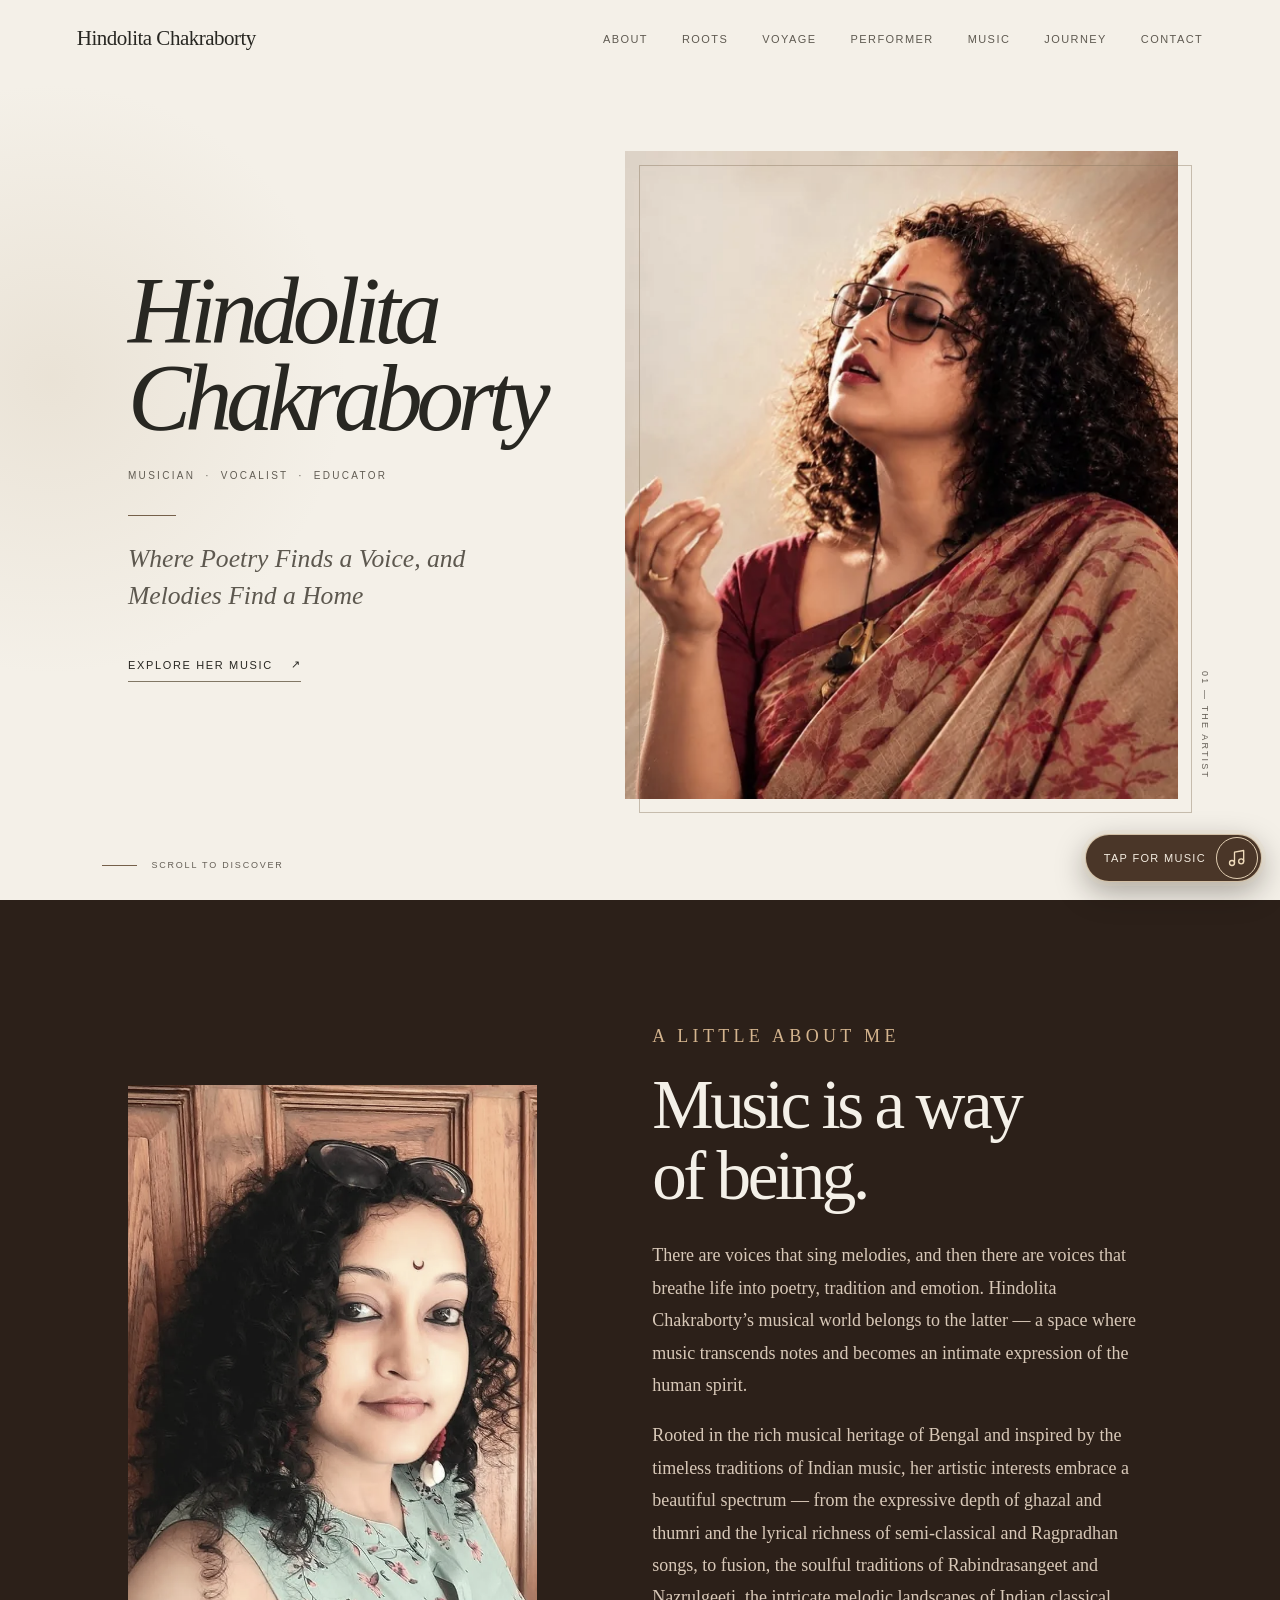
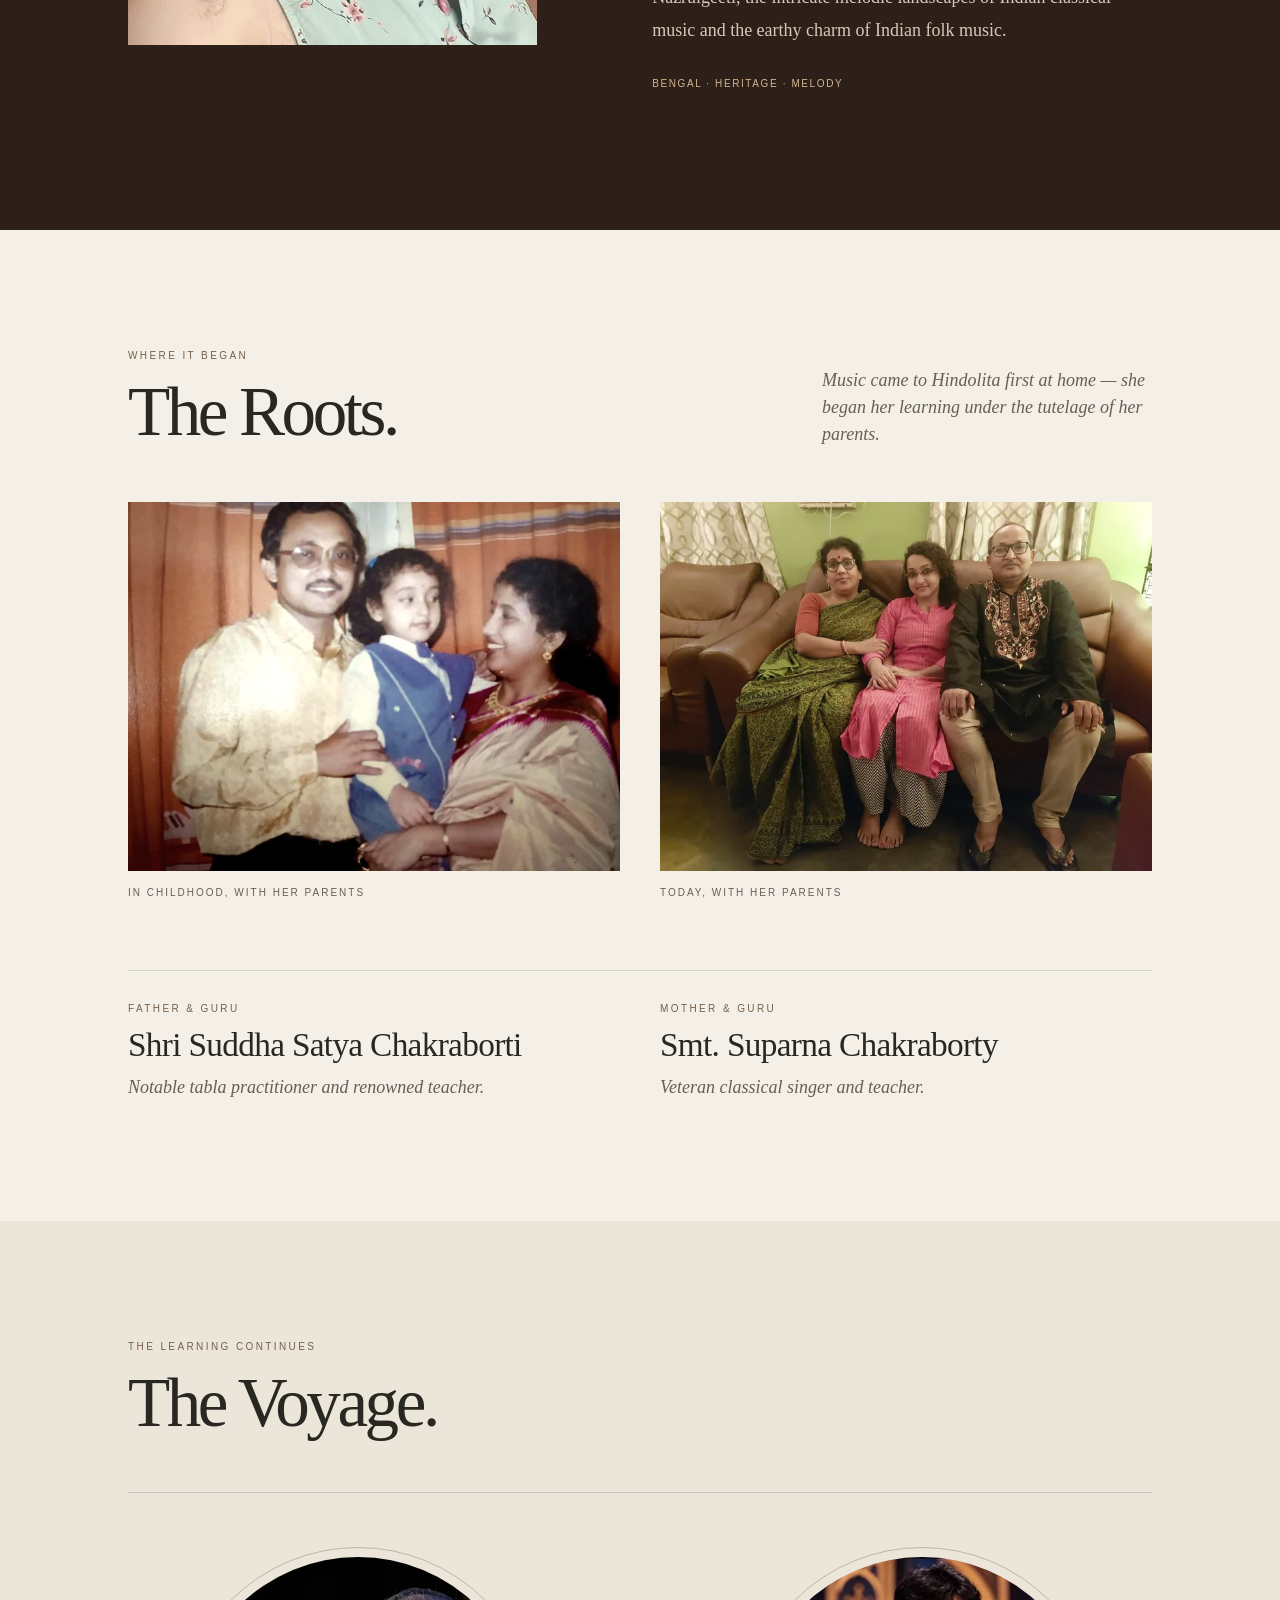
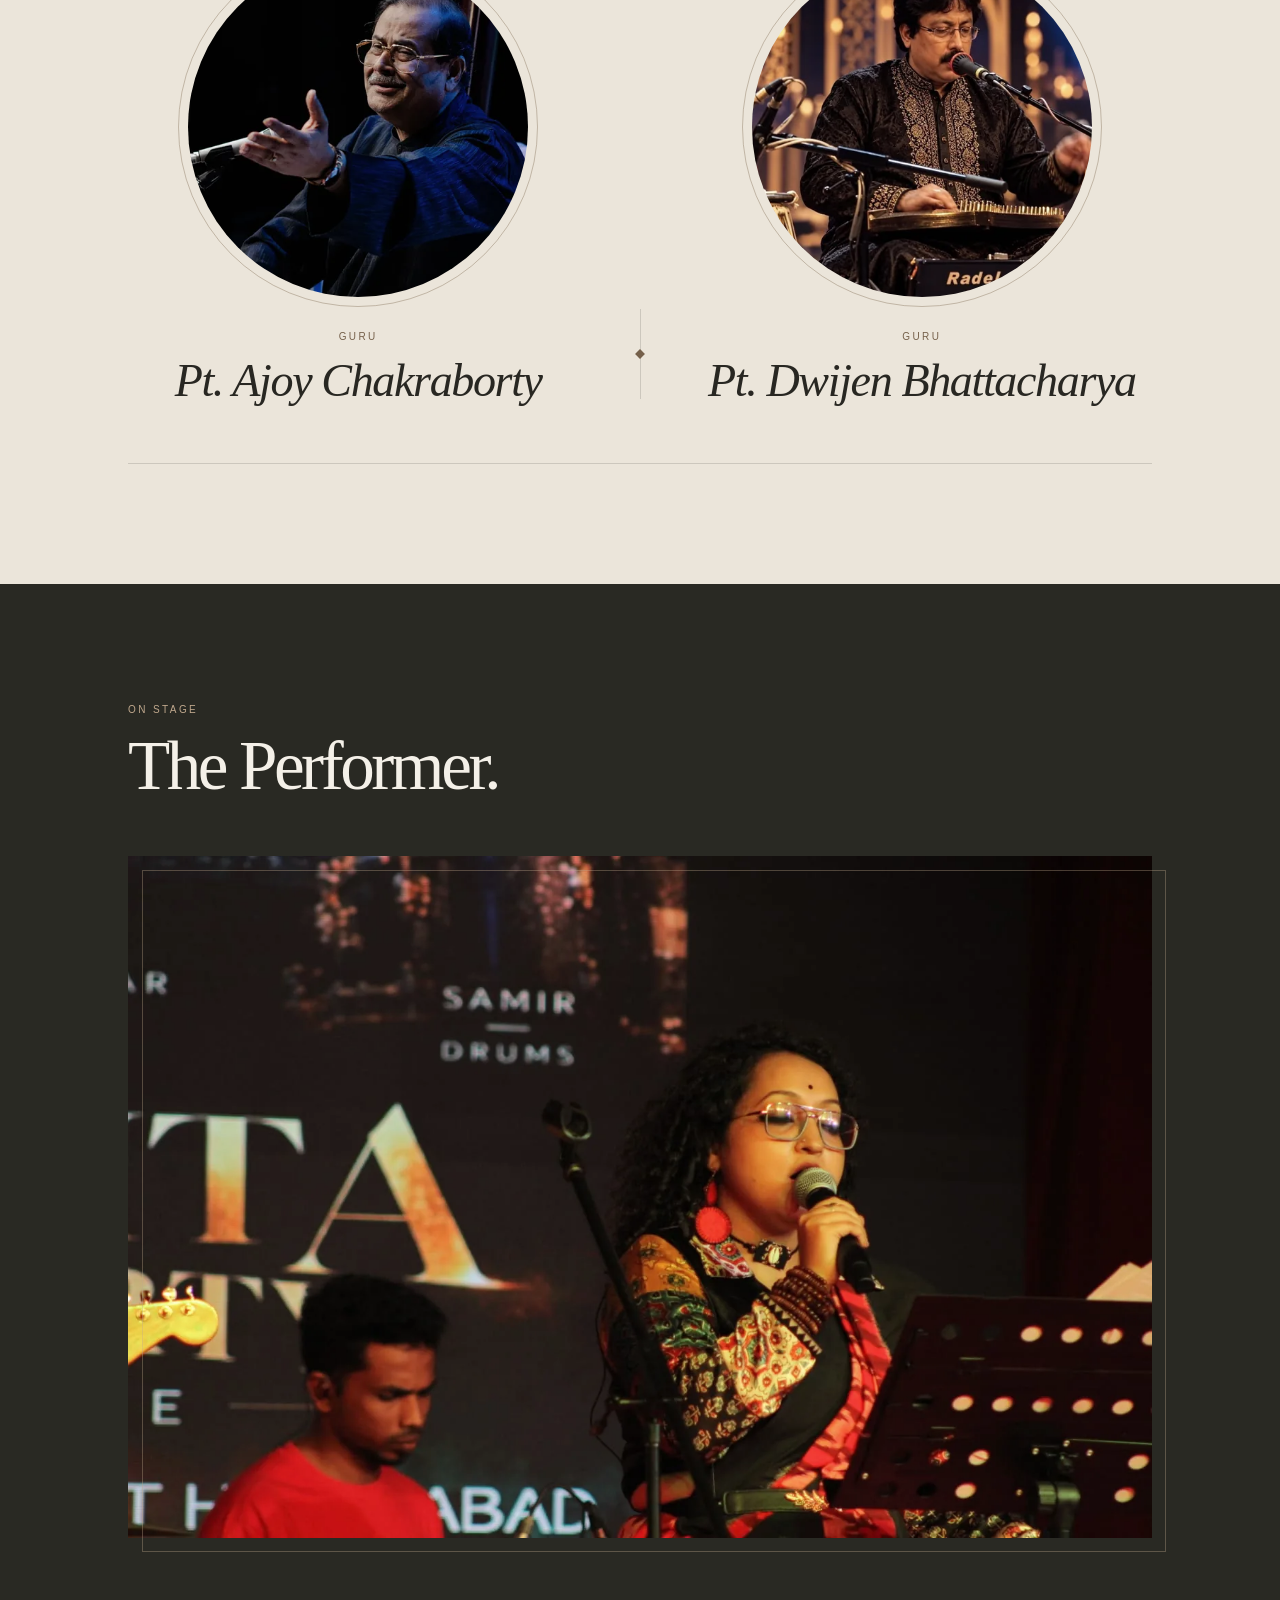
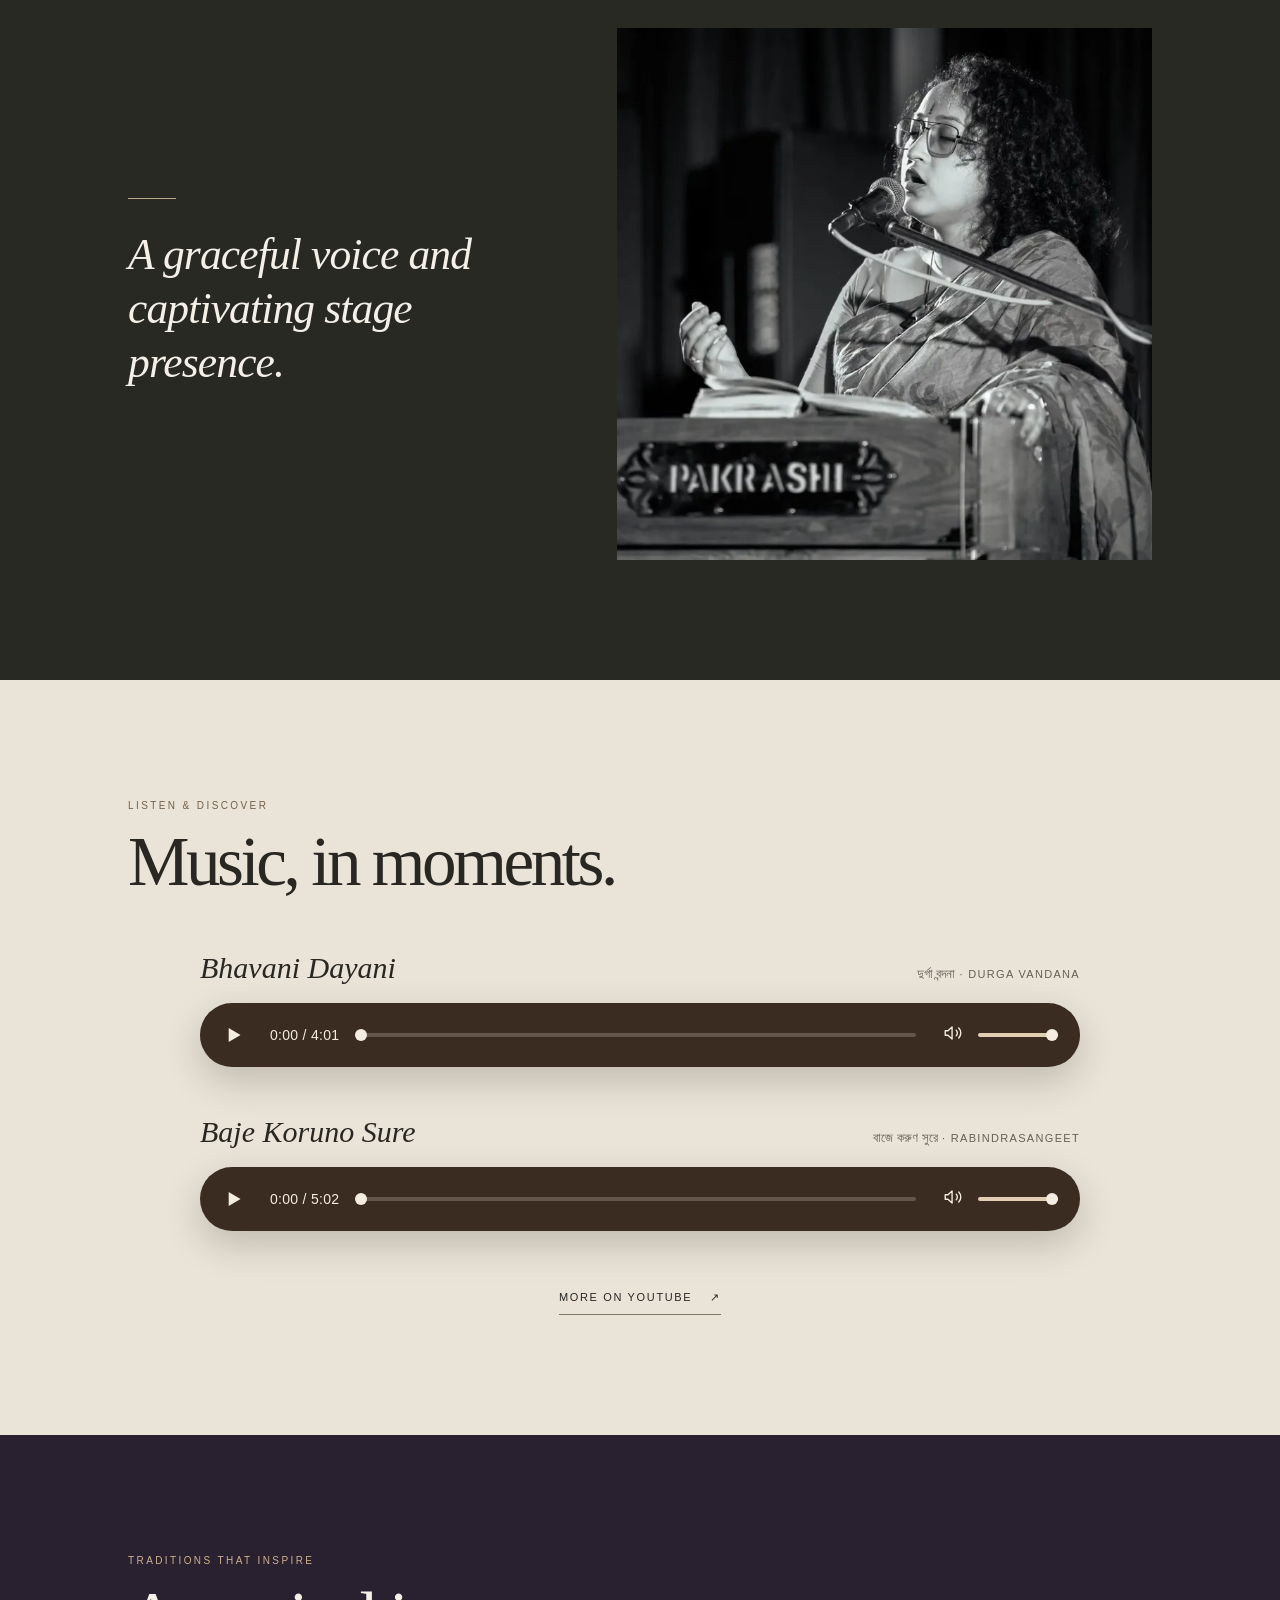
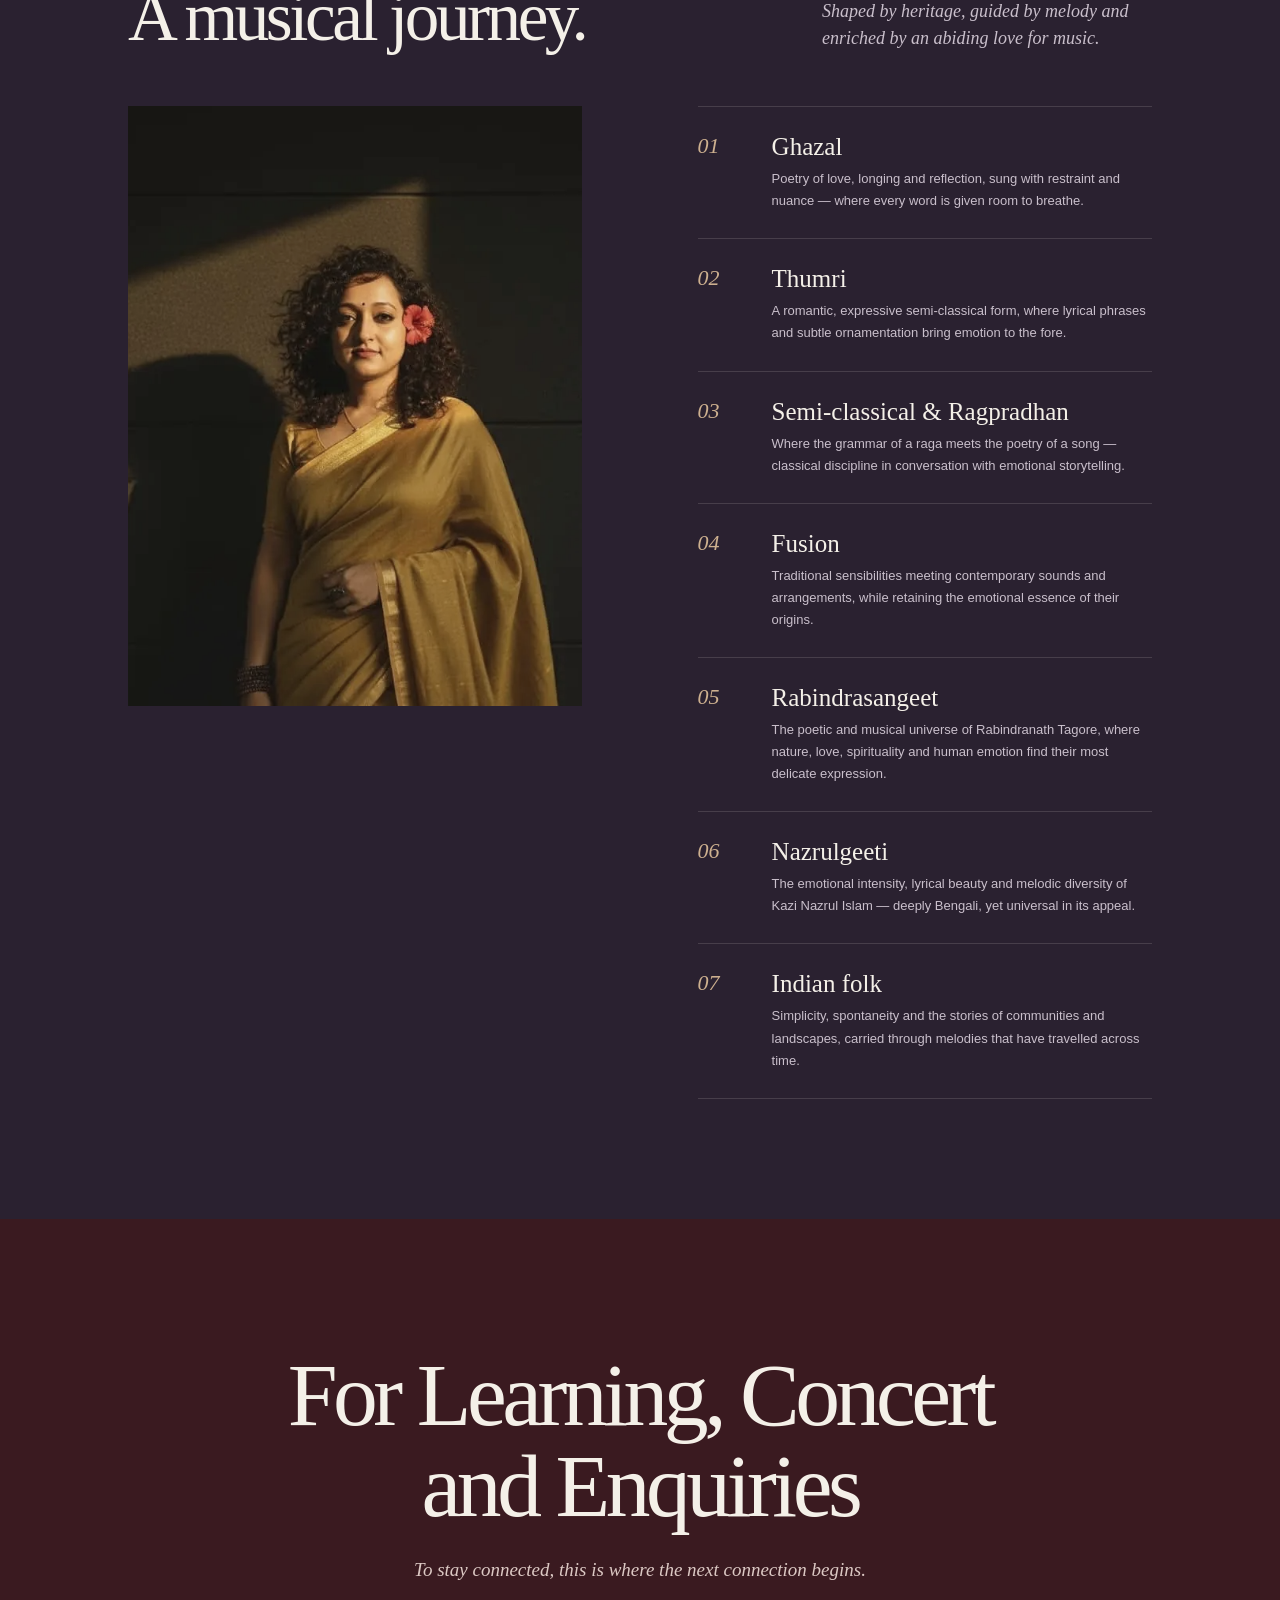
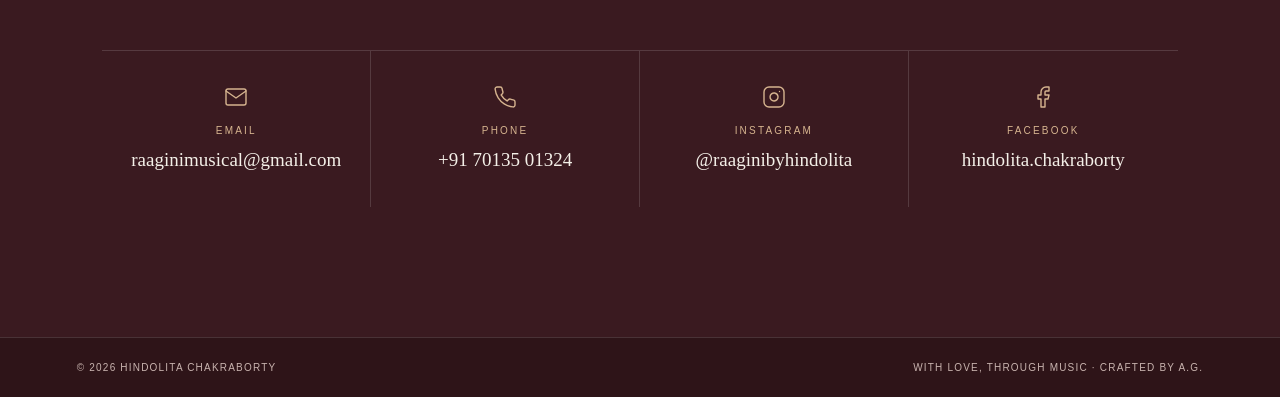
==== commit 7bef1bd6: "Hero: remove kicker line; Musician · Vocalist · Educator Co-Authored-By: Claude Opus 5.5 <noreply@an" ====
--- a/index.html
+++ b/index.html
@@ -3,7 +3,7 @@
 <head>
   <meta charset="utf-8">
   <meta name="viewport" content="width=device-width, initial-scale=1">
-  <title>Hindolita Chakraborty — Educator and Performer</title>
+  <title>Hindolita Chakraborty — Vocalist and Educator</title>
   <meta name="description" content="Accomplished vocalist, captivating performer and dedicated music educator, celebrating and nurturing the rich musical traditions of Bengal and India.">
   <meta name="theme-color" content="#f4f0e8">
   <meta name="author" content="Hindolita Chakraborty">
@@ -15,7 +15,7 @@
   <meta property="og:type" content="website">
   <meta property="og:site_name" content="Hindolita Chakraborty">
   <meta property="og:locale" content="en_IN">
-  <meta property="og:title" content="Hindolita Chakraborty — Educator and Performer">
+  <meta property="og:title" content="Hindolita Chakraborty — Vocalist and Educator">
   <meta property="og:description" content="Accomplished vocalist, captivating performer and dedicated music educator, celebrating and nurturing the rich musical traditions of Bengal and India.">
   <meta property="og:url" content="https://raginibyhindolita.com/">
   <meta property="og:image" content="https://raginibyhindolita.com/assets/images/og-image.jpg">
@@ -25,7 +25,7 @@
   <meta property="og:image:height" content="630">
   <meta property="og:image:alt" content="Hindolita Chakraborty with eyes closed, wearing glasses and a printed saree, against a warm background">
   <meta name="twitter:card" content="summary_large_image">
-  <meta name="twitter:title" content="Hindolita Chakraborty — Educator and Performer">
+  <meta name="twitter:title" content="Hindolita Chakraborty — Vocalist and Educator">
   <meta name="twitter:description" content="Accomplished vocalist, captivating performer and dedicated music educator, celebrating and nurturing the rich musical traditions of Bengal and India.">
   <meta name="twitter:image" content="https://raginibyhindolita.com/assets/images/og-image.jpg">
   <meta name="twitter:image:alt" content="Hindolita Chakraborty with eyes closed, wearing glasses and a printed saree, against a warm background">
@@ -62,10 +62,8 @@
   <!-- ===================== HERO ===================== -->
   <section class="hero" id="home" aria-label="Introduction">
     <div class="hero-copy">
-      <p class="kicker">A personal space · A life in music</p>
       <h1>Hindolita<br>Chakraborty</h1>
-      <!-- TODO (confirm): are "Musician · Vocalist · Artist" the right descriptors? -->
-      <p class="hero-sub">Musician&nbsp;&nbsp;·&nbsp;&nbsp;Vocalist&nbsp;&nbsp;·&nbsp;&nbsp;Artist</p>
+      <p class="hero-sub">Musician&nbsp;&nbsp;·&nbsp;&nbsp;Vocalist&nbsp;&nbsp;·&nbsp;&nbsp;Educator</p>
       <div class="hero-line" aria-hidden="true"></div>
       <p class="hero-note">Where Poetry Finds a Voice, and Melodies Find a Home</p>
       <a class="text-link" href="#music">Explore her music <span aria-hidden="true">↗</span></a>
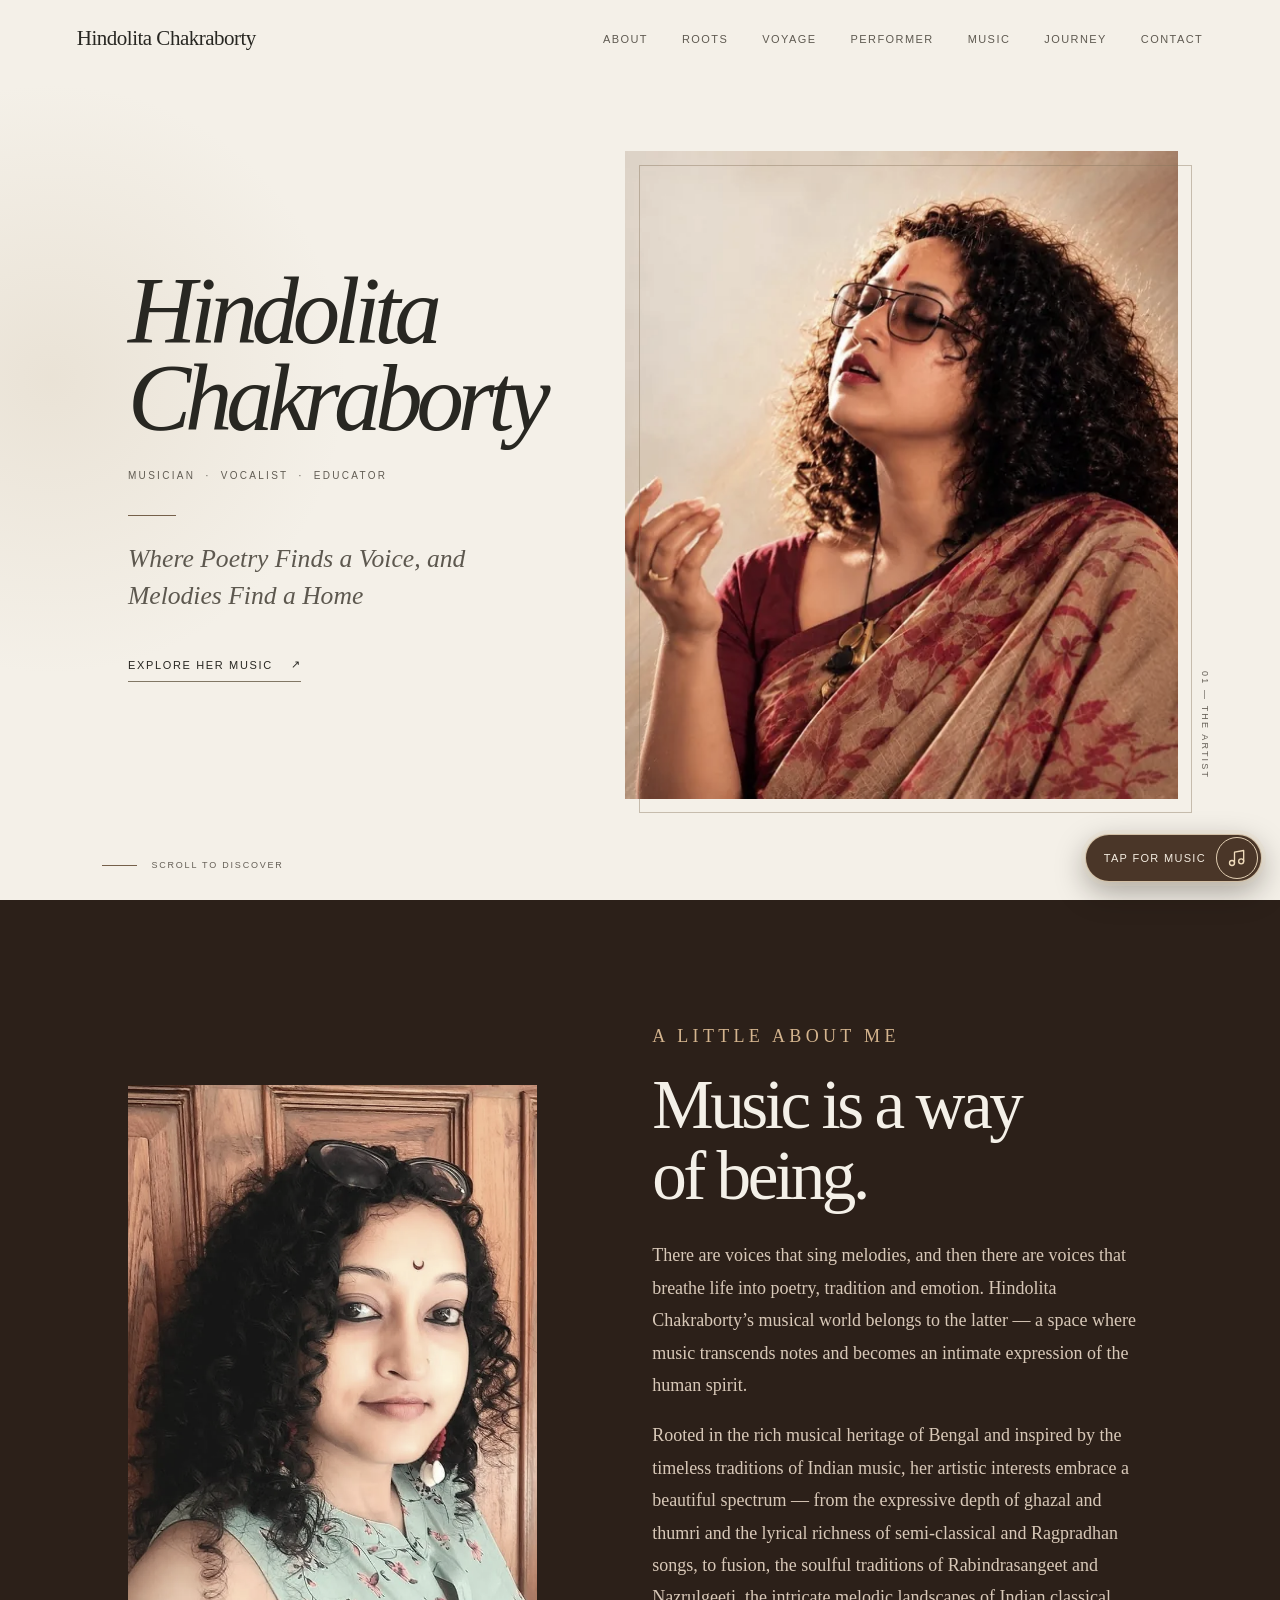
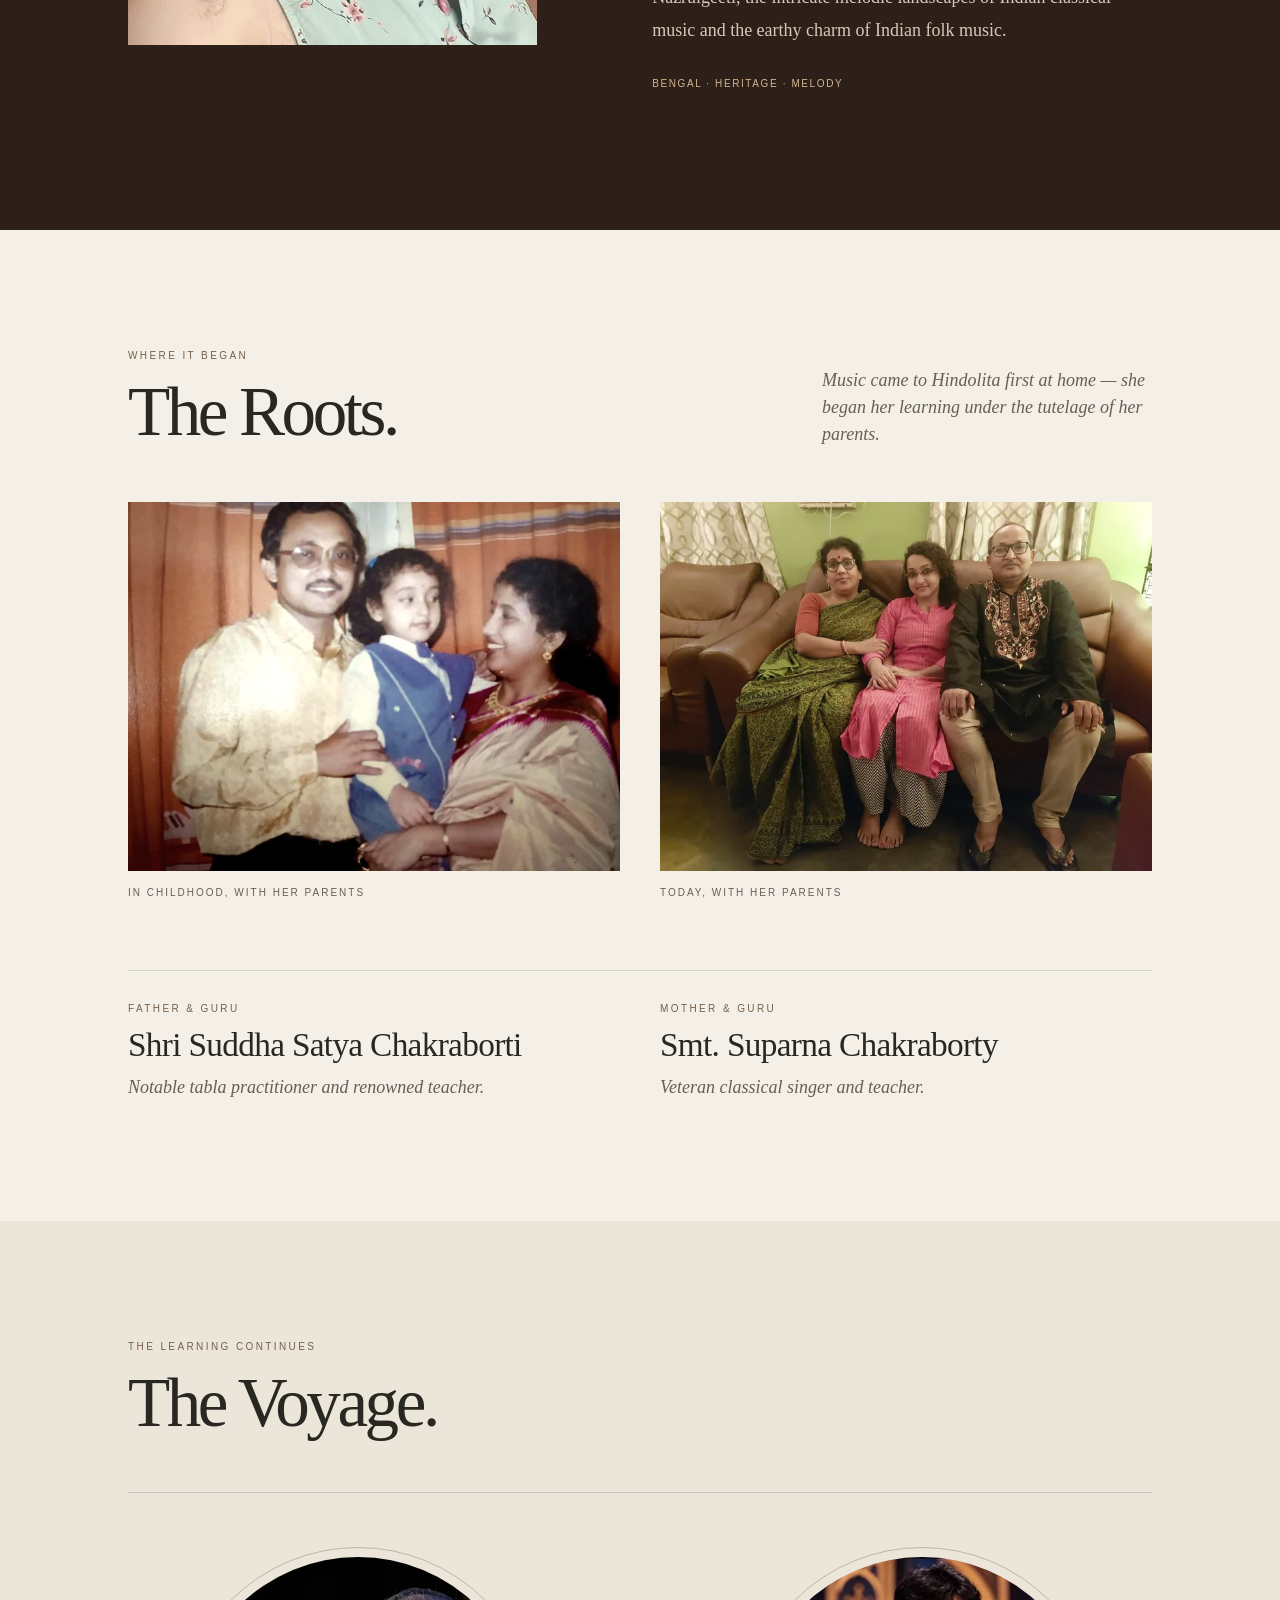
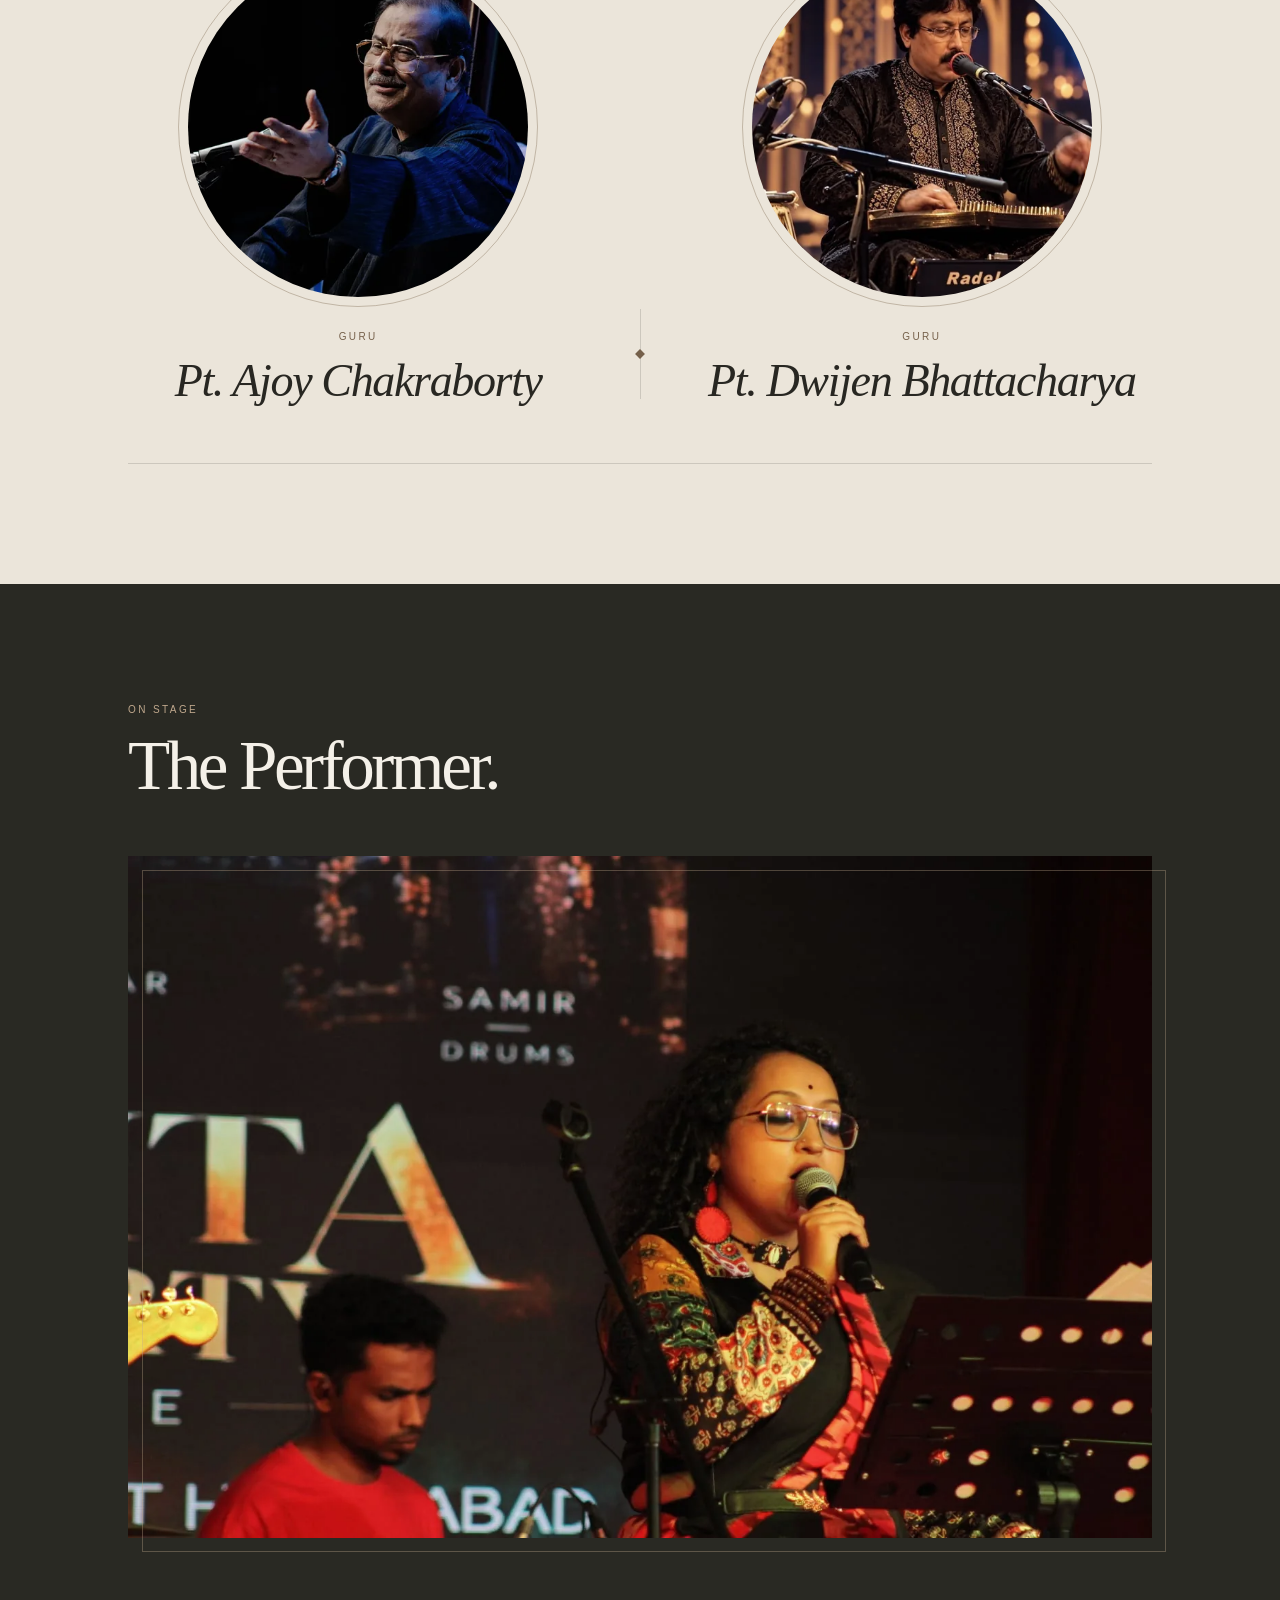
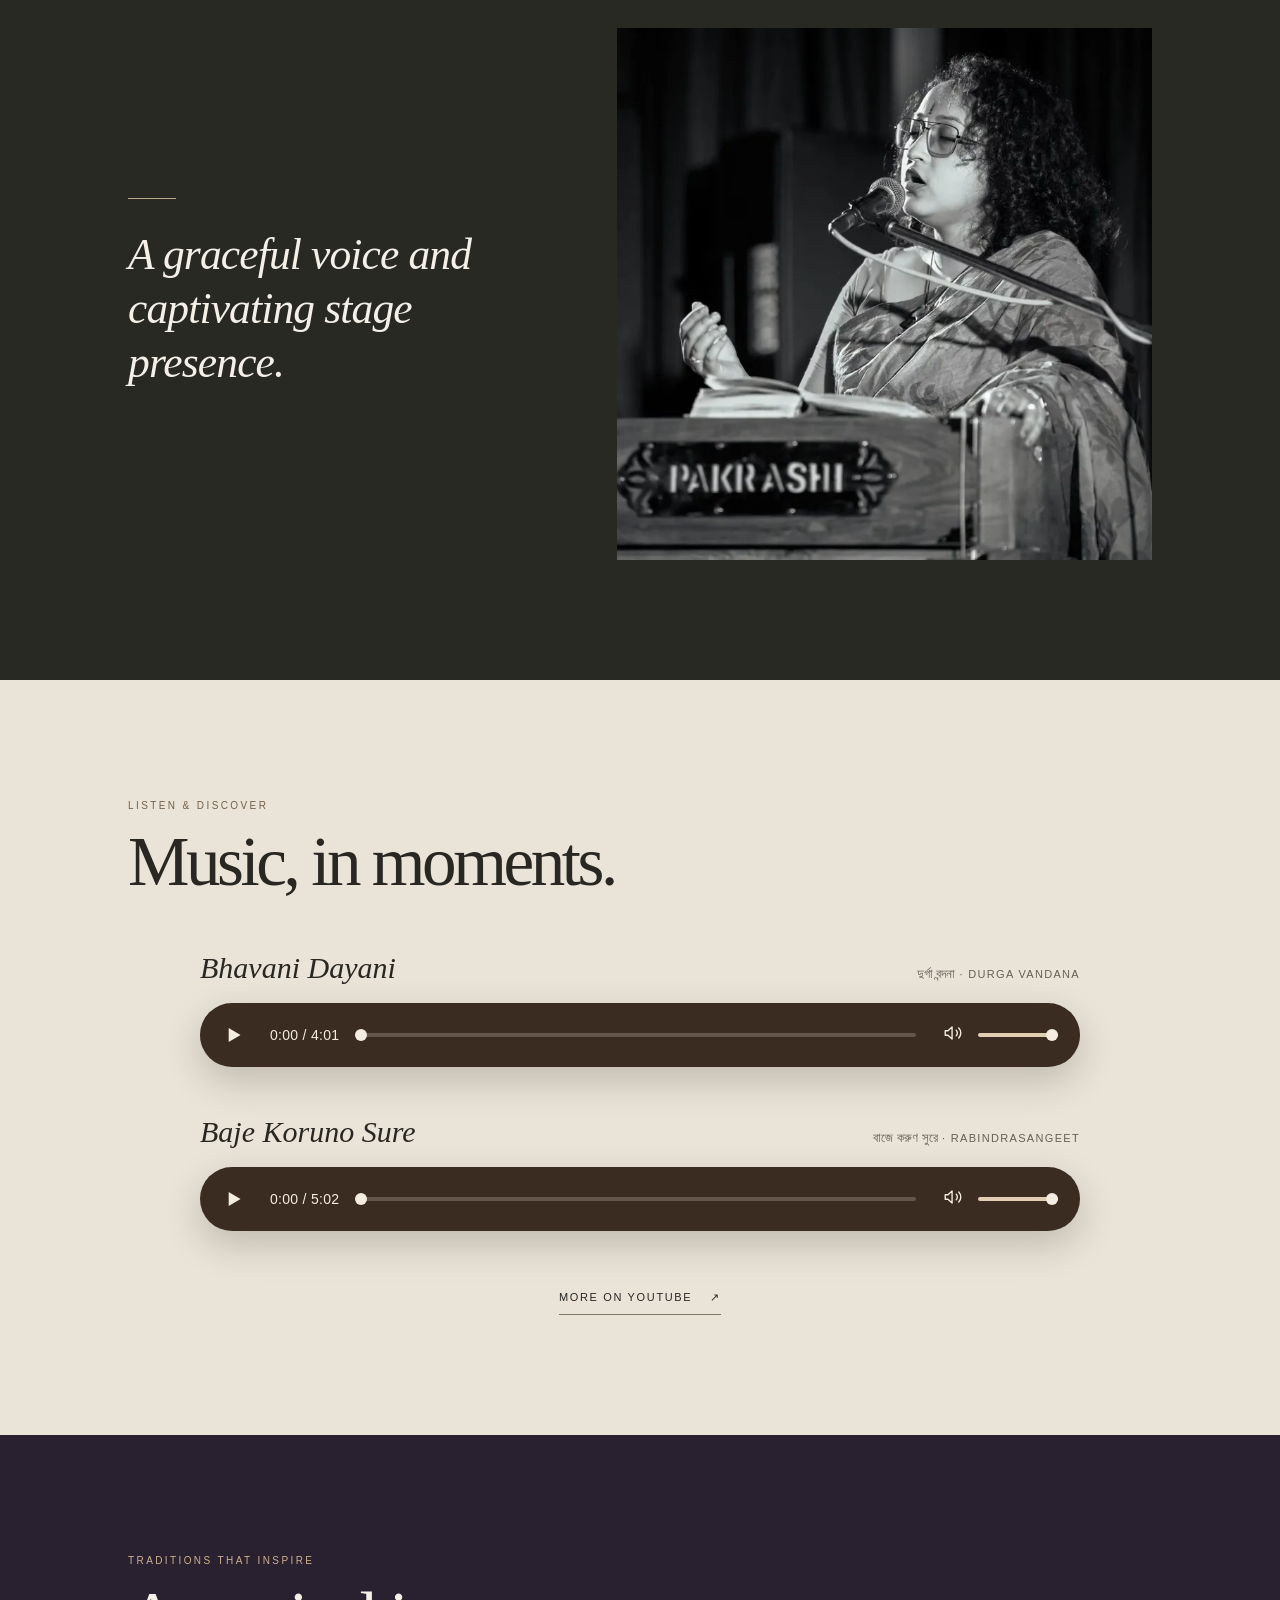
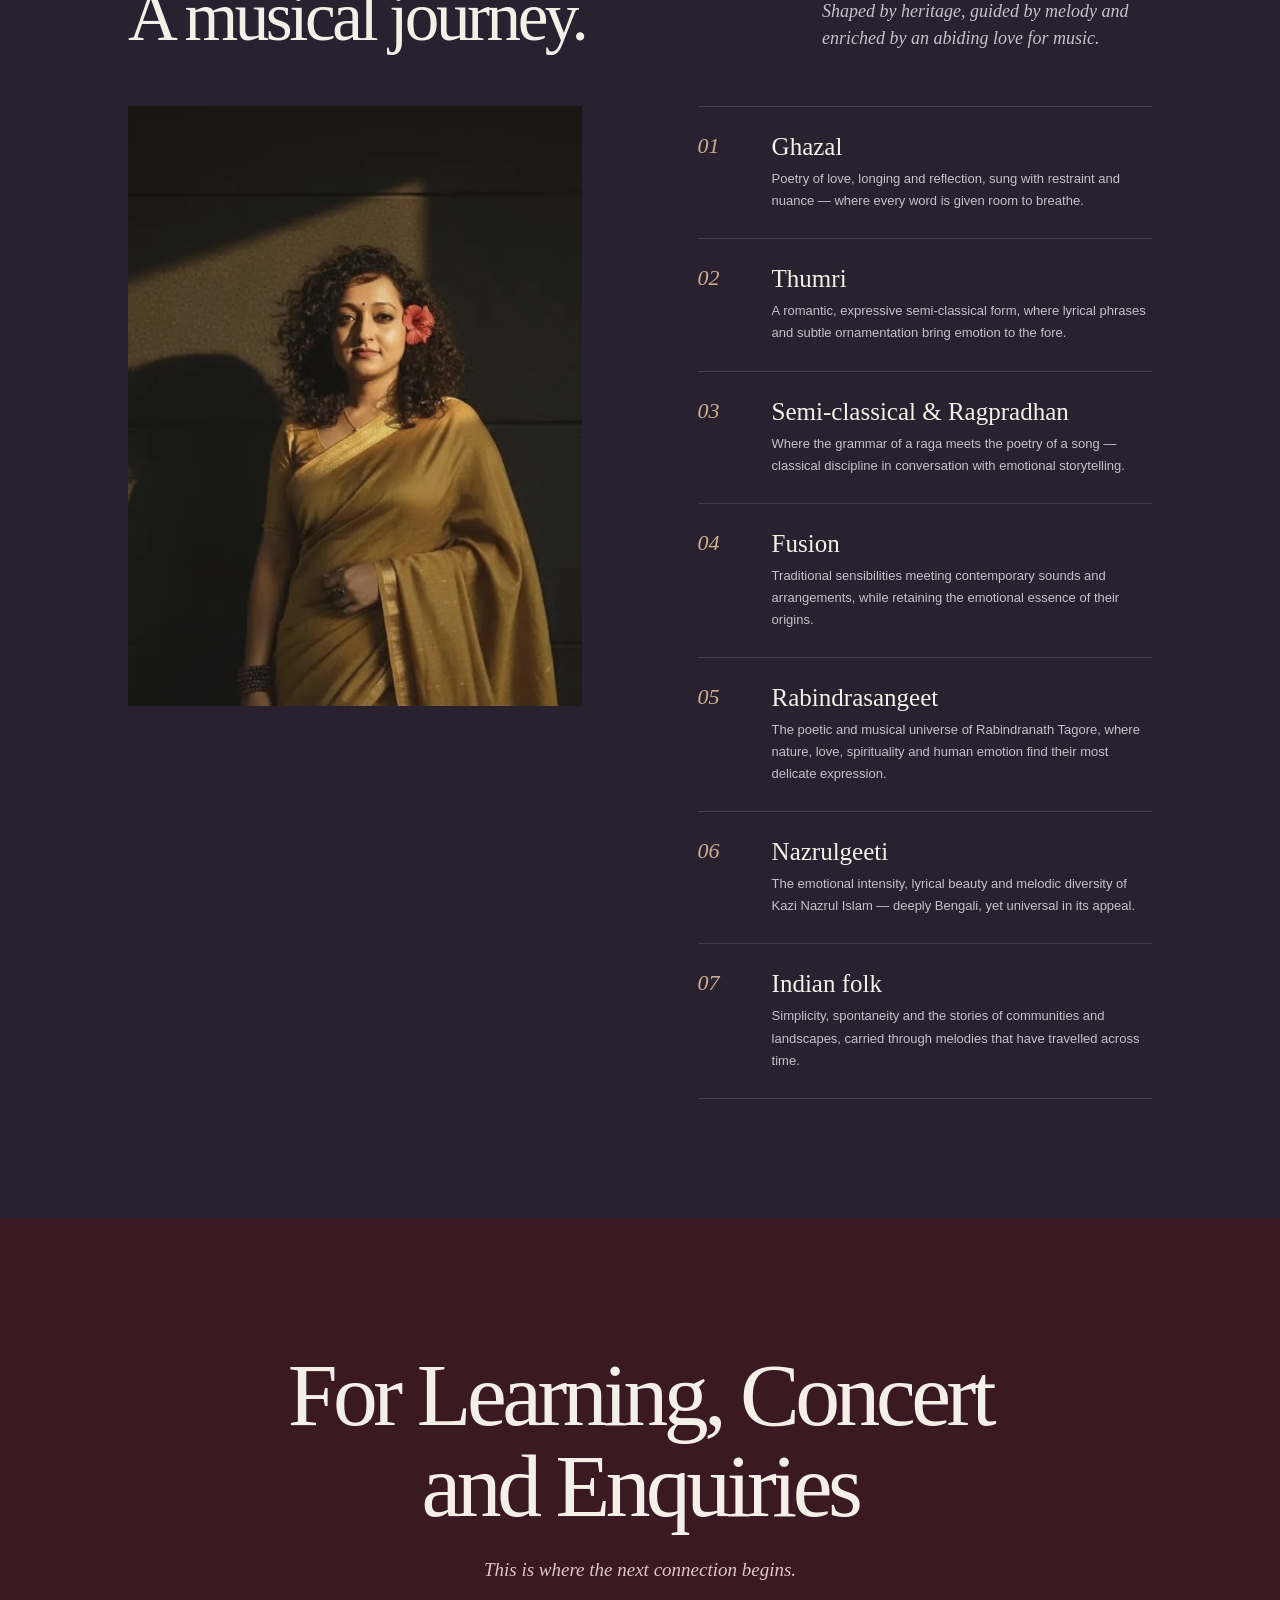
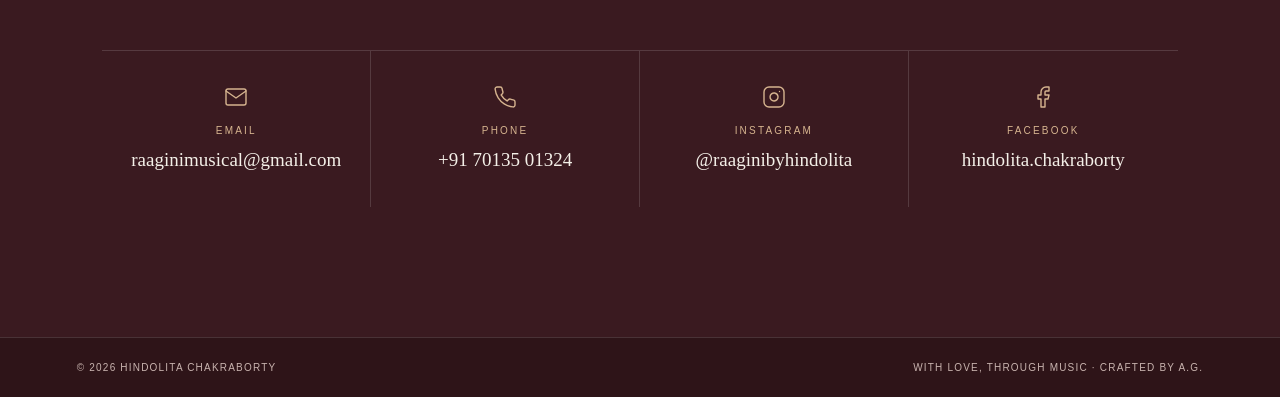
==== commit 94a836ae: "Shorten Contact intro line Co-Authored-By: Claude Opus 5.5 <noreply@anthropic.com>" ====
--- a/index.html
+++ b/index.html
@@ -279,7 +279,7 @@
   <!-- ===================== CONTACT ===================== -->
   <section class="contact" id="contact" aria-labelledby="contact-title">
     <h2 id="contact-title">For Learning, Concert<br>and Enquiries</h2>
-    <p class="contact-intro">To stay connected, this is where the next connection begins.</p>
+    <p class="contact-intro">This is where the next connection begins.</p>
     <ul class="contact-list">
       <li>
         <a href="mailto:raaginimusical@gmail.com?subject=Hello%20Hindolita">
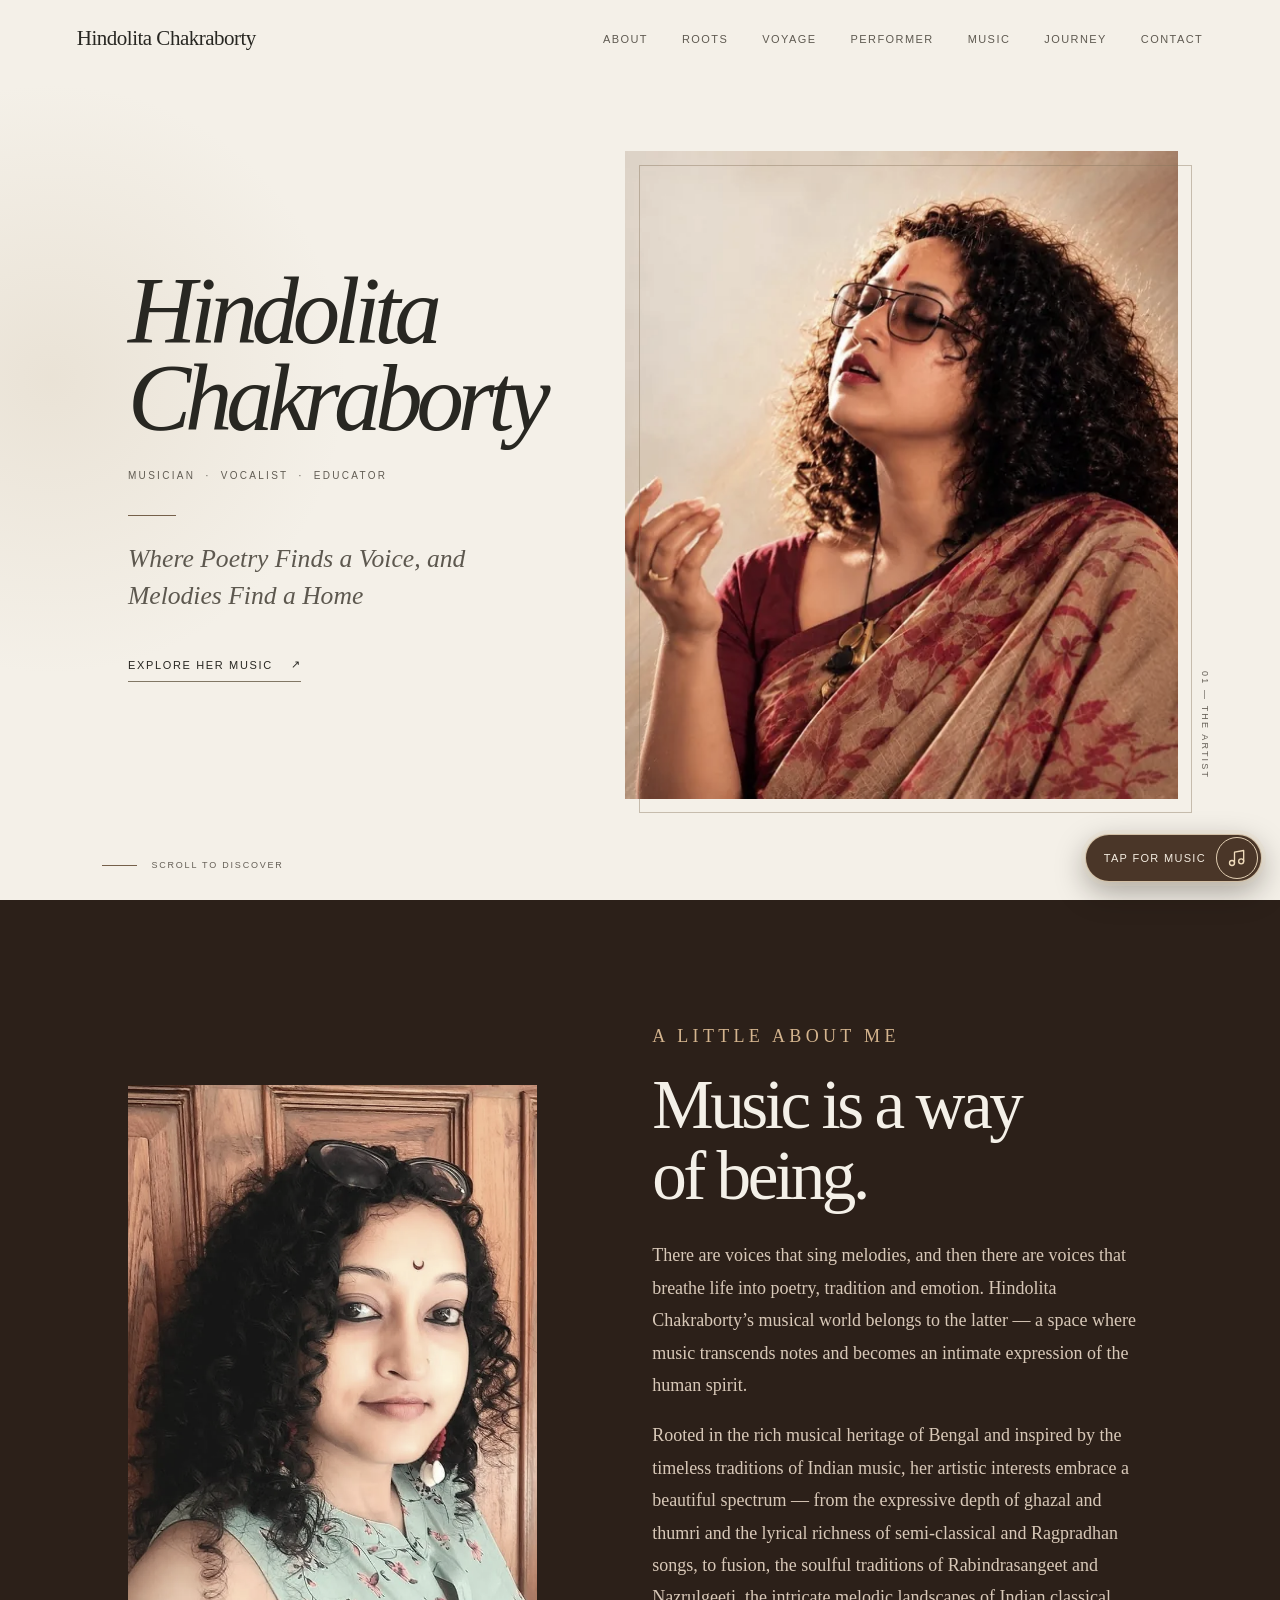
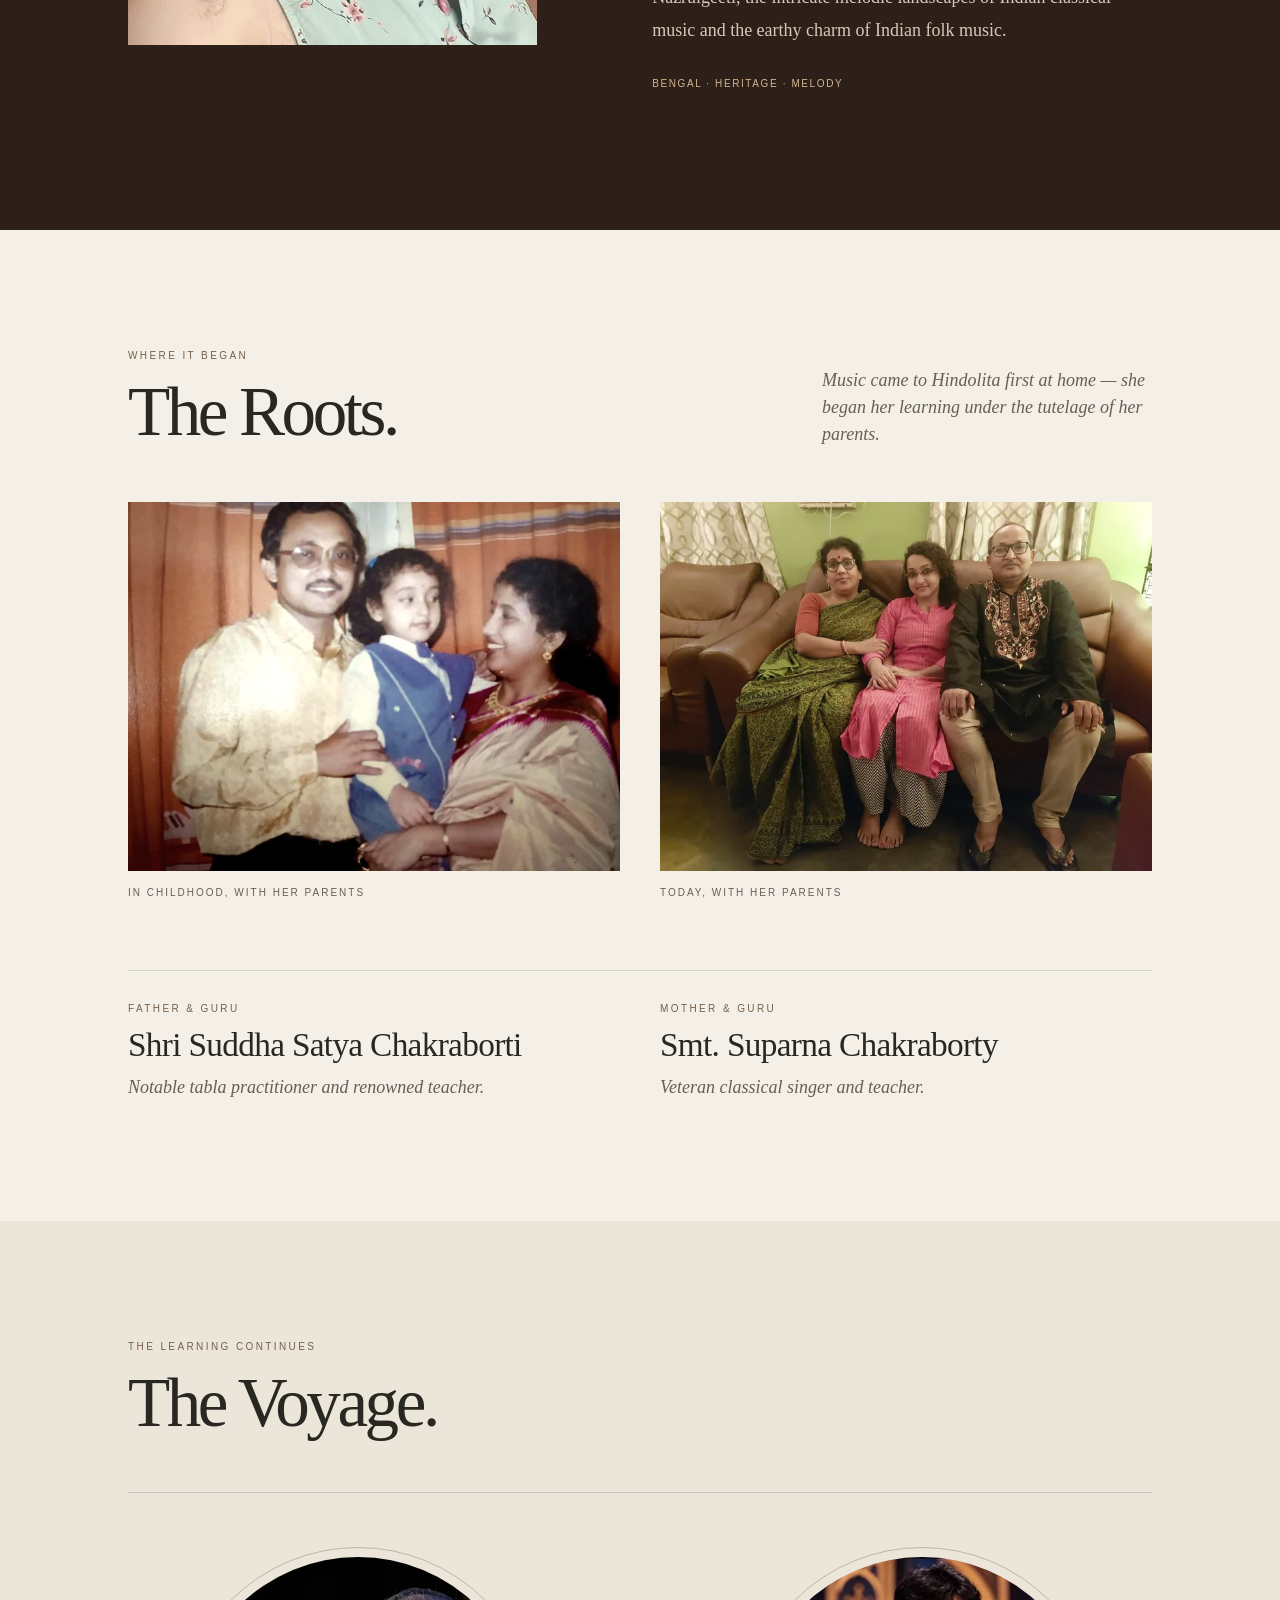
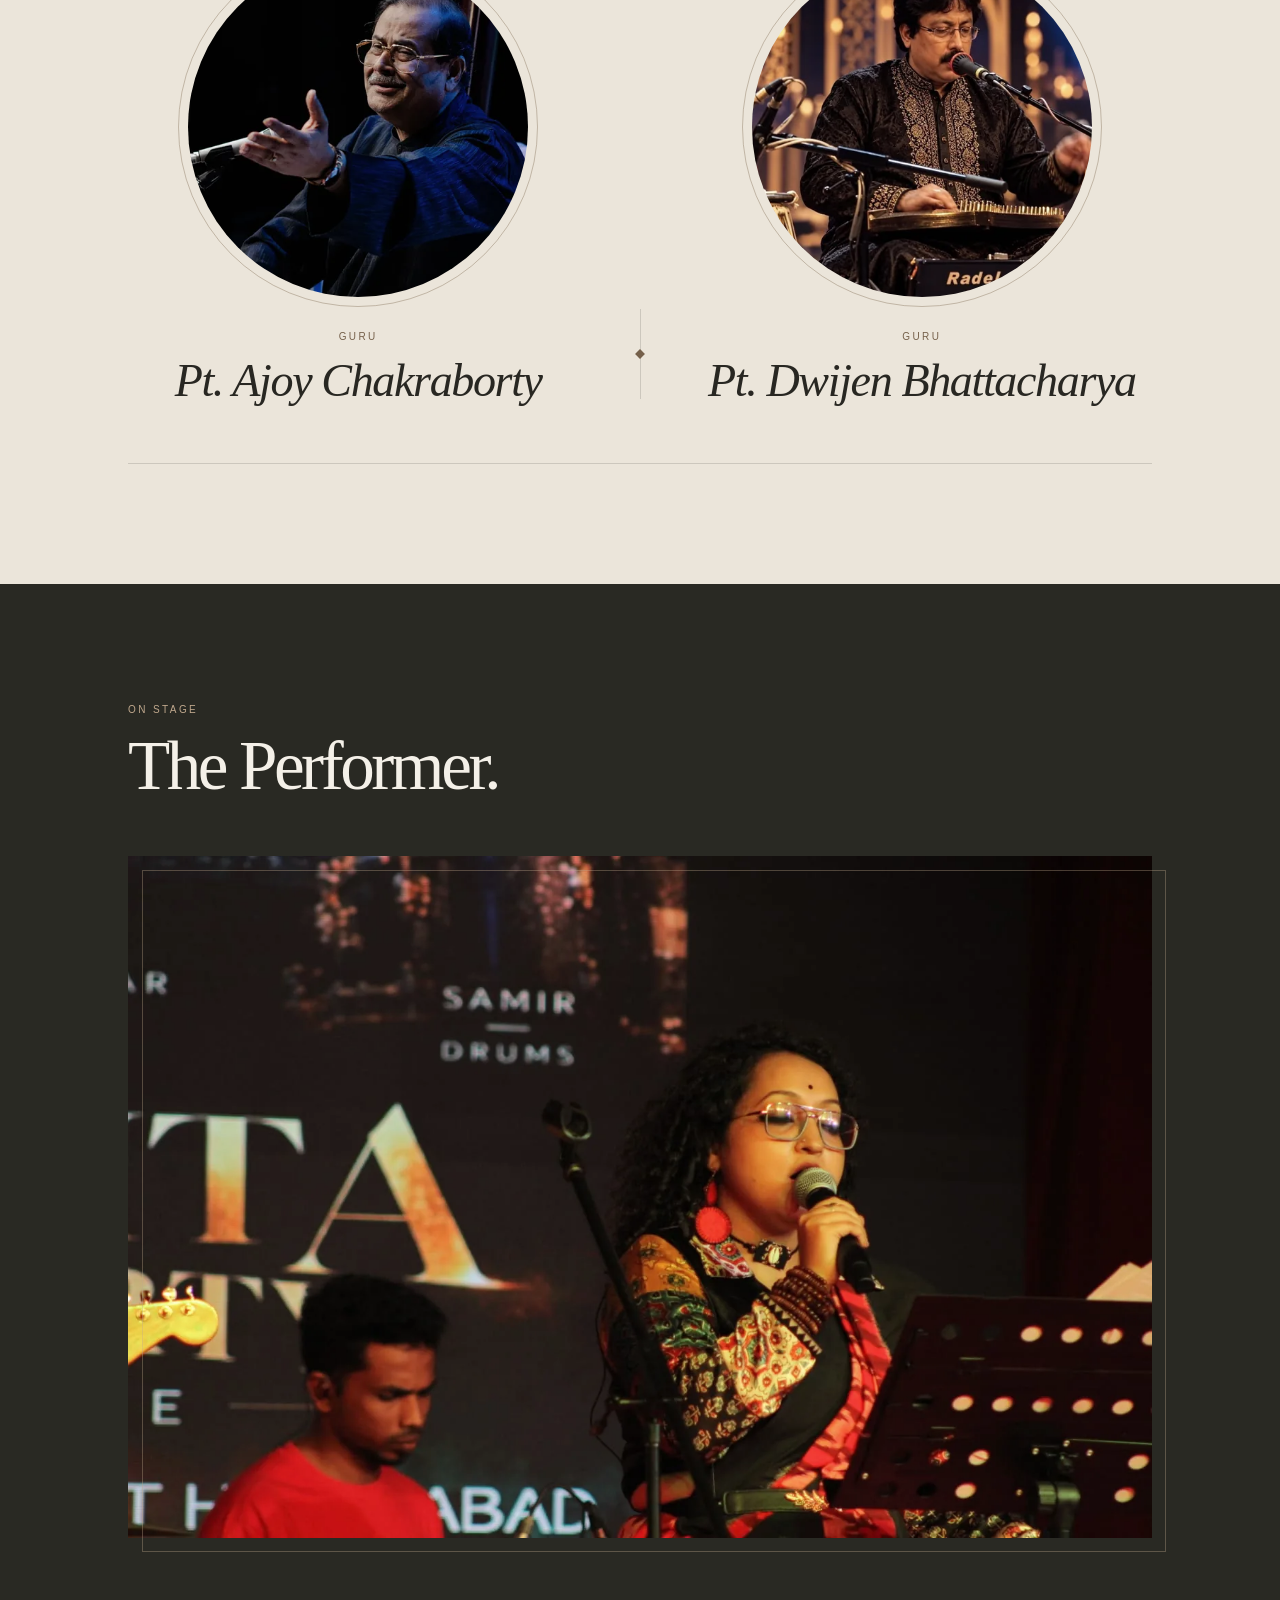
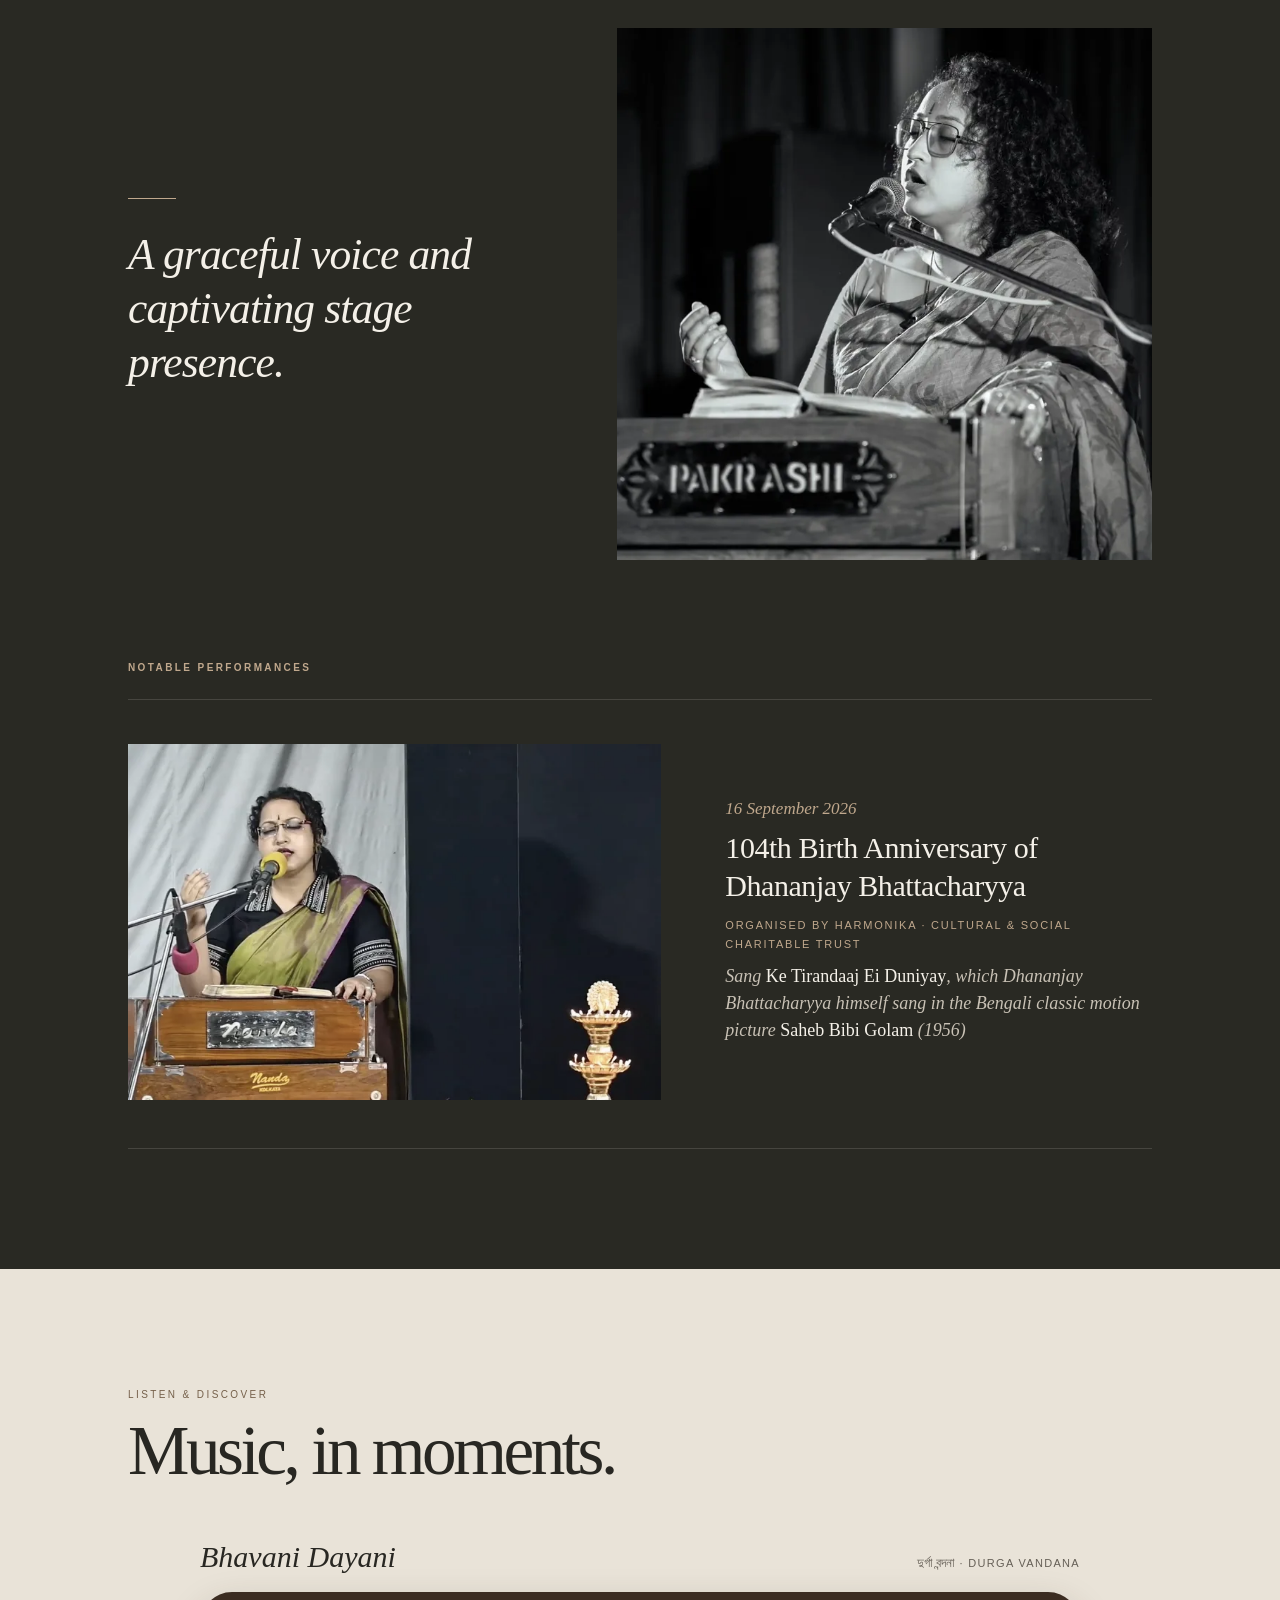
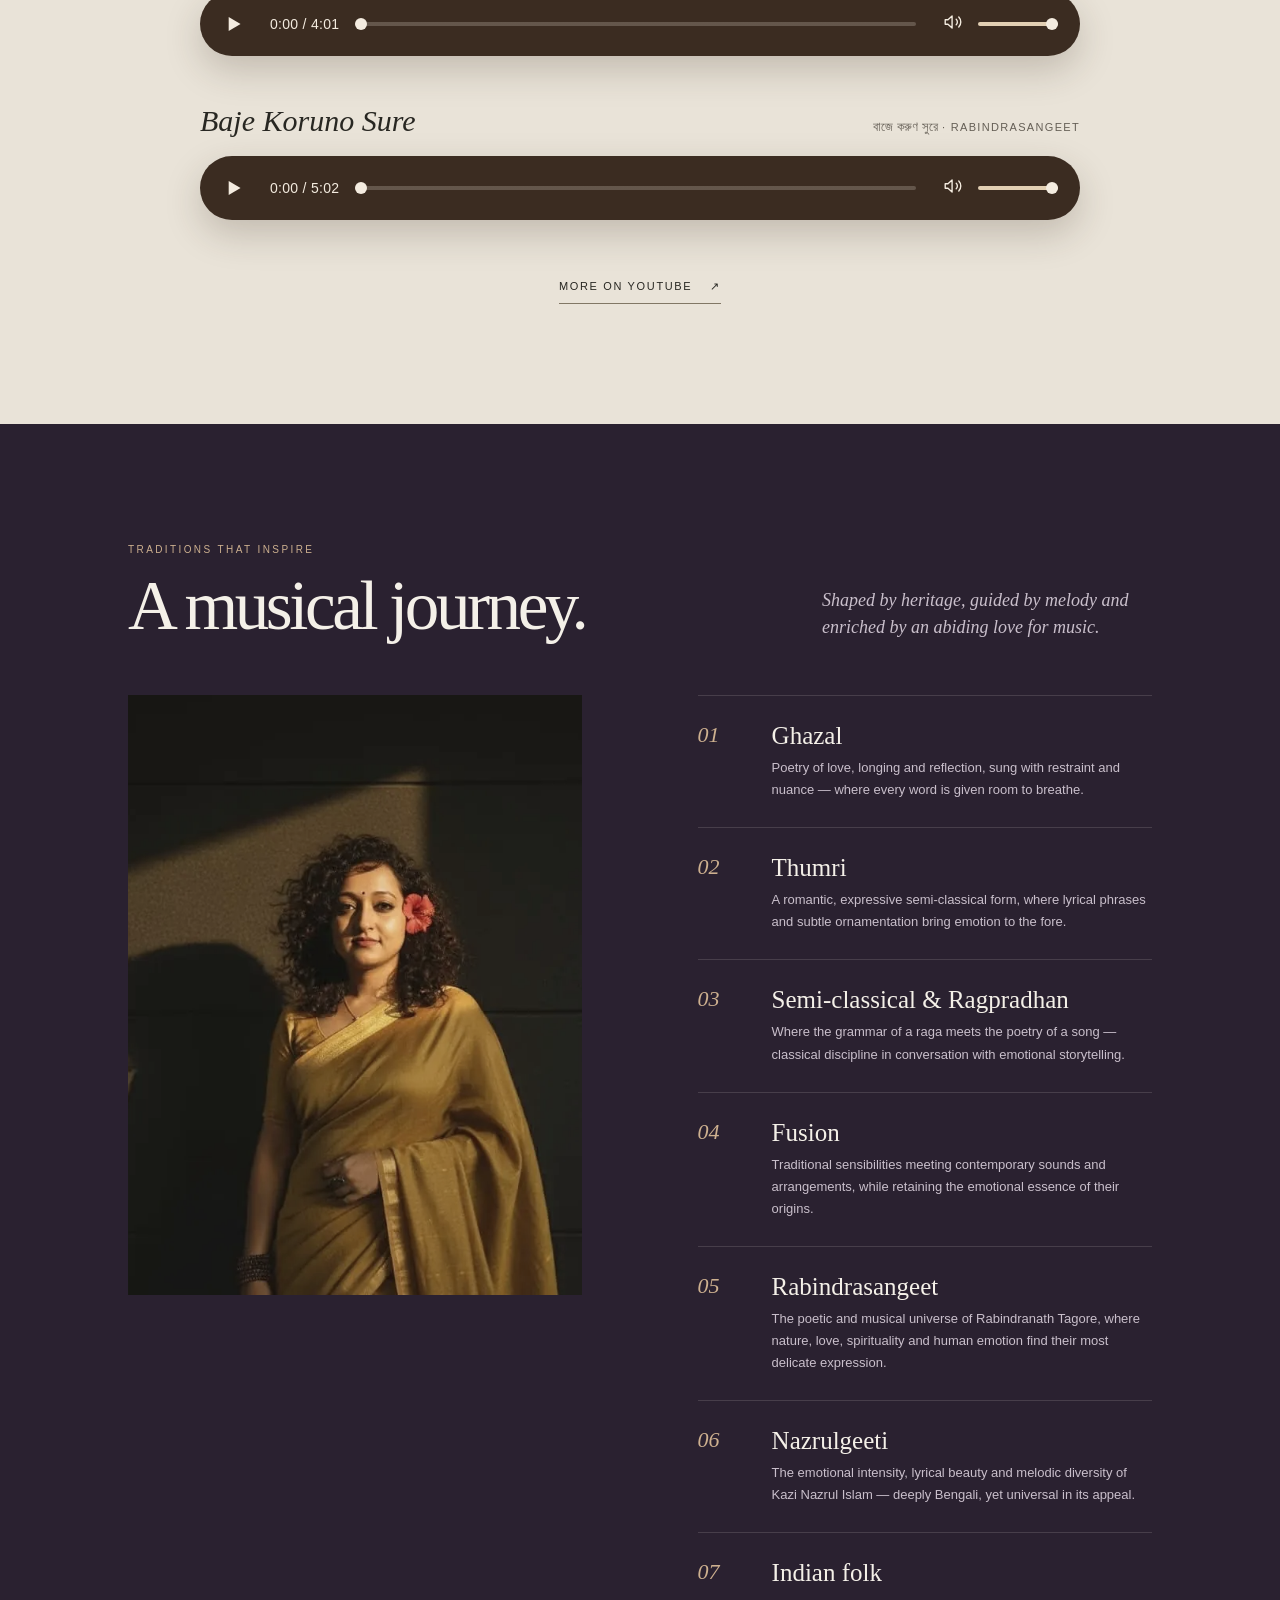
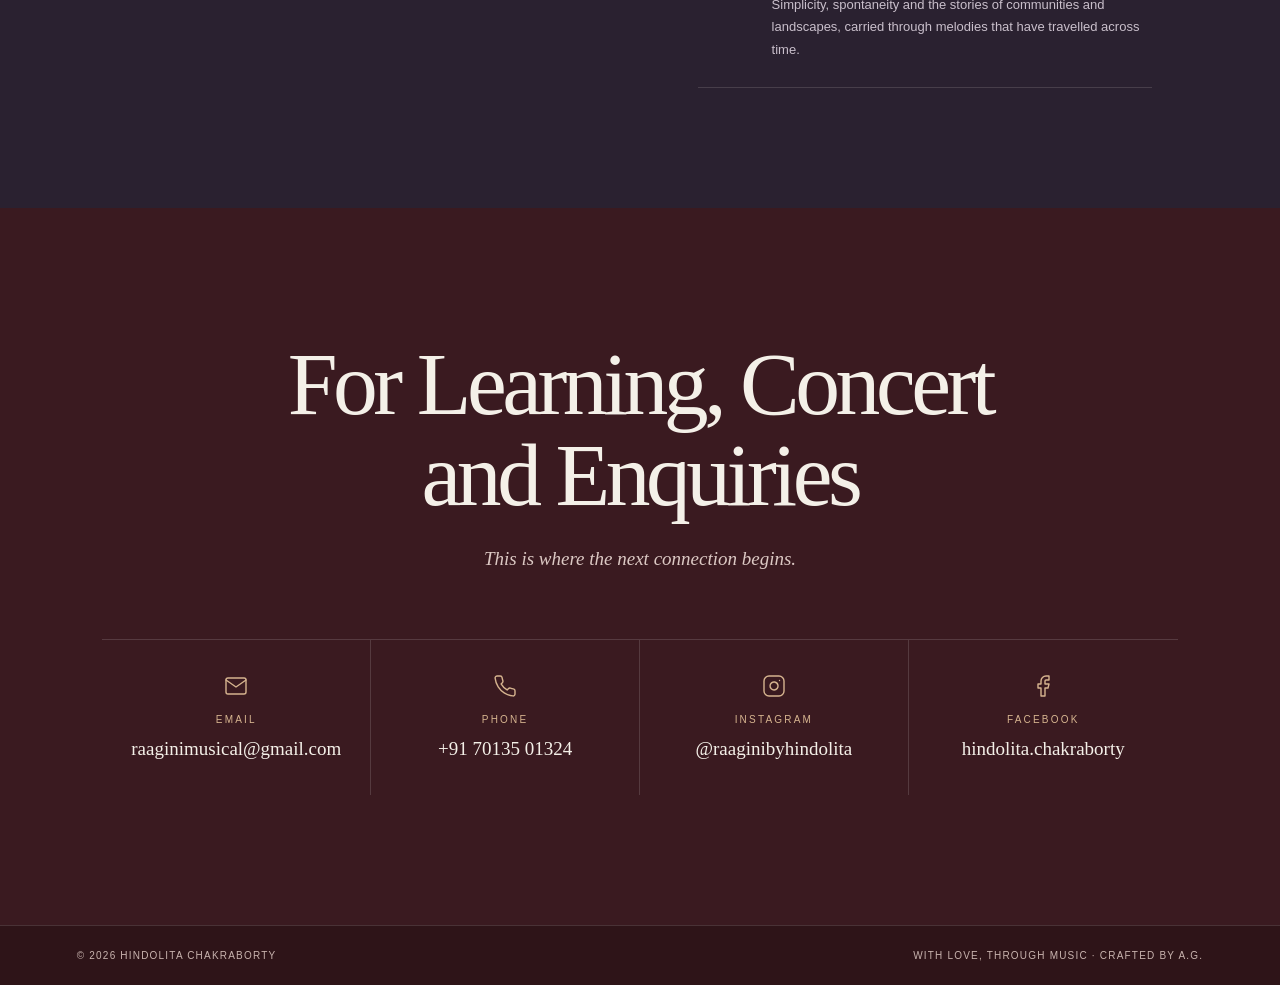
==== commit 21b6da9f: "Add Notable performances list to The Performer section First entry: 104th Birth Anniversary of Dhana" ====
--- a/index.html
+++ b/index.html
@@ -34,7 +34,7 @@
   <link rel="preload" as="image" href="assets/images/hero-960.webp"
         imagesrcset="assets/images/hero-640.webp 640w, assets/images/hero-960.webp 960w, assets/images/hero-1254.webp 1254w"
         imagesizes="(max-width: 850px) 92vw, 50vw">
-  <link rel="stylesheet" href="assets/css/style.css?v=26">
+  <link rel="stylesheet" href="assets/css/style.css?v=29">
   <script>document.documentElement.classList.add('js');</script>
 </head>
 <body>
@@ -191,6 +191,28 @@
              width="1394" height="1384" loading="lazy" decoding="async"
              alt="Black-and-white photograph of Hindolita singing into a microphone with her eyes closed, seated at a harmonium with an open songbook">
       </figure>
+    </div>
+    <!-- Notable performances: to add one, copy a whole <li class="performance">…</li> block.
+         Leave out any line we don't have details for (e.g. the year). -->
+    <div class="performances reveal">
+      <h3 class="eyebrow performances-title">Notable performances</h3>
+      <ul class="performances-list">
+        <li class="performance has-photo">
+          <figure class="performance-photo">
+            <img src="assets/images/performance-tirandaaj-1395.webp"
+                 srcset="assets/images/performance-tirandaaj-720.webp 720w, assets/images/performance-tirandaaj-1395.webp 1395w"
+                 sizes="(max-width: 850px) 92vw, 48vw"
+                 width="1395" height="930" loading="lazy" decoding="async"
+                 alt="Hindolita singing on stage with her eyes closed, seated at a harmonium with an open songbook, wearing glasses and an olive-green sari over a black blouse, with a brass lamp beside her">
+          </figure>
+          <div class="performance-text">
+          <p class="performance-date"><time datetime="2026-09-16">16 September 2026</time></p>
+          <p class="performance-event">104th Birth Anniversary of Dhananjay Bhattacharyya</p>
+          <p class="performance-meta">Organised by Harmonika · Cultural &amp; Social Charitable Trust</p>
+          <p class="performance-song">Sang <em>Ke Tirandaaj Ei Duniyay</em>, which Dhananjay Bhattacharyya himself sang in the Bengali classic motion picture <em>Saheb Bibi Golam</em> (1956)</p>
+          </div>
+        </li>
+      </ul>
     </div>
   </section>
 
--- a/assets/css/style.css
+++ b/assets/css/style.css
@@ -258,6 +258,31 @@
   border: 1px solid rgba(192, 168, 141, .35); pointer-events: none;
 }
 
+/* Notable performances — a quiet concert-programme list */
+.performances { margin-top: clamp(72px, 8vw, 120px); }
+.performances-title { margin: 0 0 26px; }
+.performances-list {
+  list-style: none; margin: 0; padding: 0;
+  display: grid; grid-template-columns: repeat(auto-fill, minmax(min(360px, 100%), 1fr)); column-gap: 6vw;
+  border-top: 1px solid rgba(244, 240, 232, .14);
+}
+.performance { padding: 30px 0 32px; border-bottom: 1px solid rgba(244, 240, 232, .14); }
+.performance.has-photo {
+  grid-column: 1 / -1; display: grid; grid-template-columns: 1.25fr 1fr; gap: 5vw; align-items: center;
+  padding: 44px 0 48px;
+}
+.performance-photo { margin: 0; }
+.performance-photo img { width: 100%; height: auto; aspect-ratio: 3 / 2; object-fit: cover; display: block; filter: saturate(.85); }
+@media (max-width: 850px) {
+  .performance.has-photo { grid-template-columns: 1fr; gap: 26px; padding-top: 32px; }
+}
+.performance p { margin: 0; }
+.performance .performance-date { margin-bottom: 10px; font: italic 17px var(--serif); color: var(--dark-accent); }
+.performance-event { font: 400 clamp(24px, 2.4vw, 30px)/1.25 var(--serif); letter-spacing: -.015em; color: var(--dark-text); }
+.performance .performance-meta { margin-top: 12px; font-size: 11px; letter-spacing: .16em; text-transform: uppercase; color: var(--dark-accent); line-height: 1.7; }
+.performance .performance-song { margin-top: 10px; font: italic 18px/1.5 var(--serif); color: var(--dark-muted); }
+.performance-song em { font-style: normal; color: var(--dark-text); }
+
 /* Music */
 .music { background: var(--paper3); }
 .music-panel {
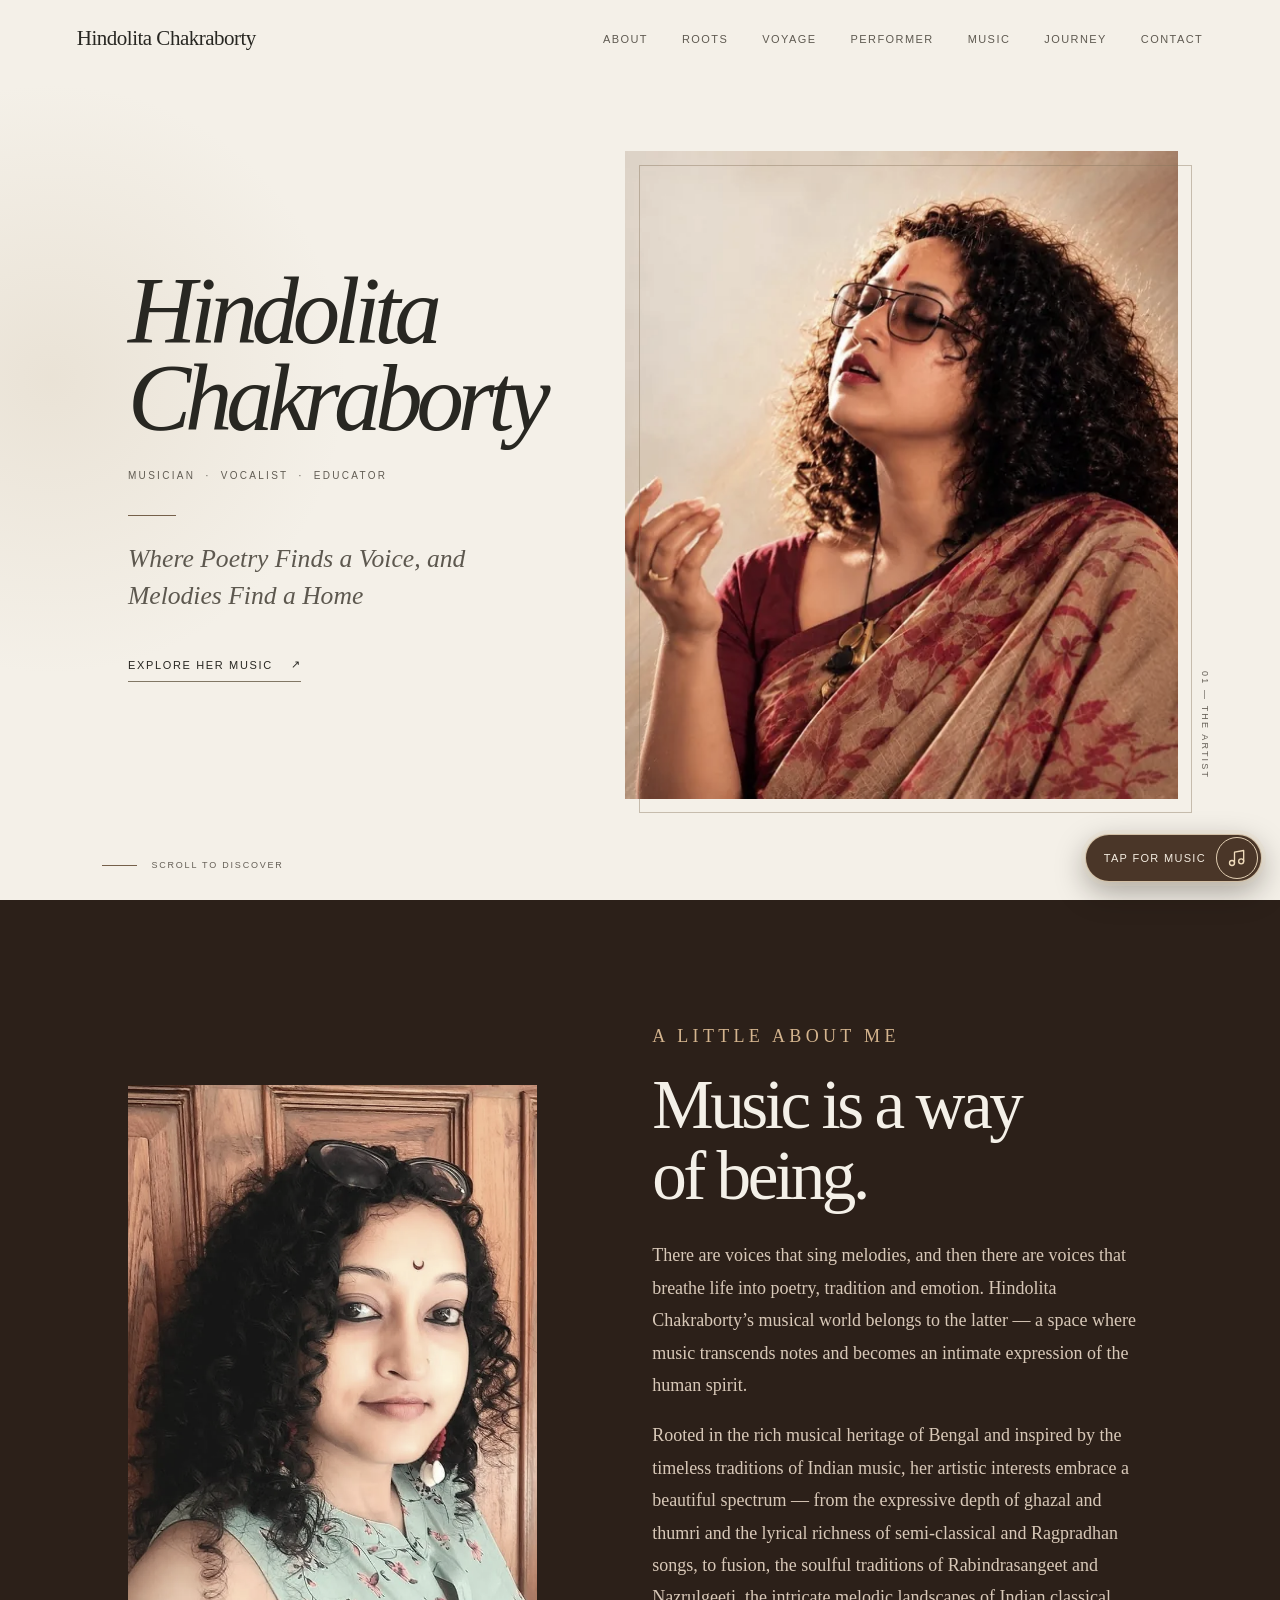
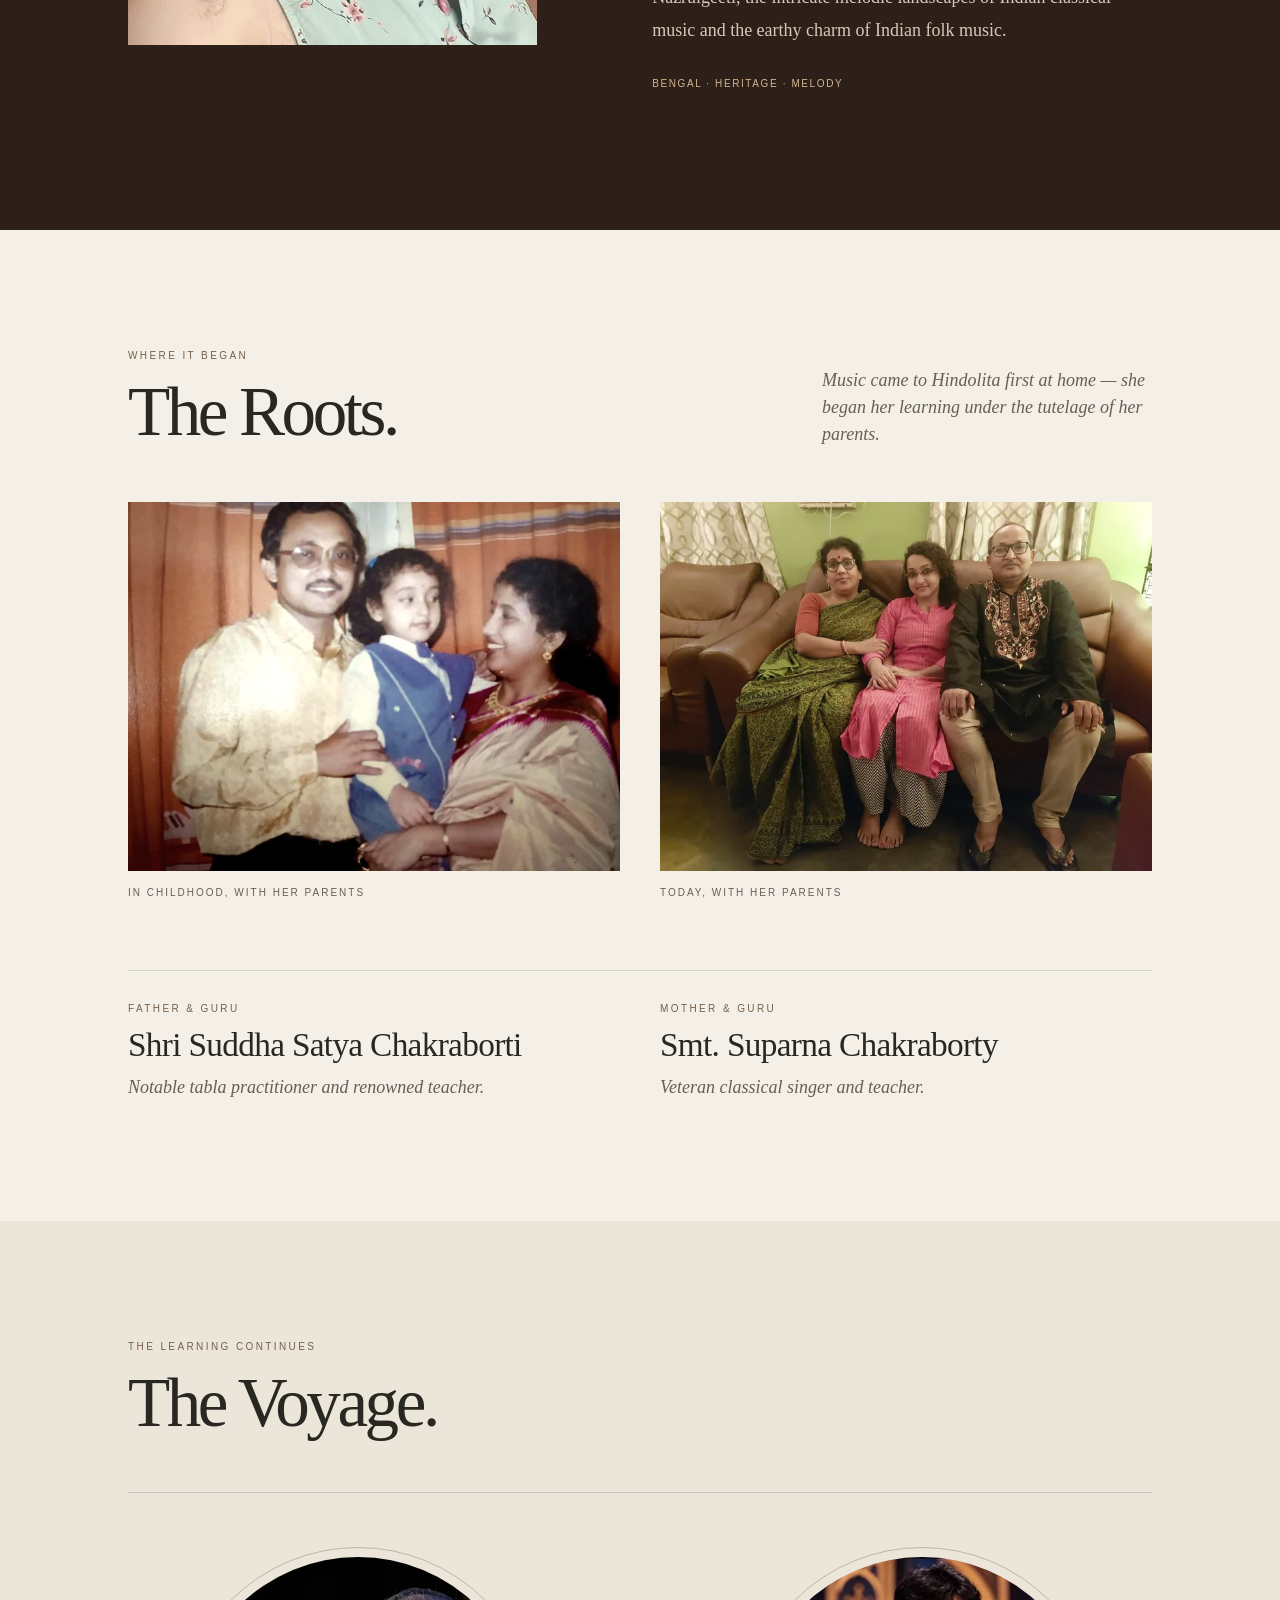
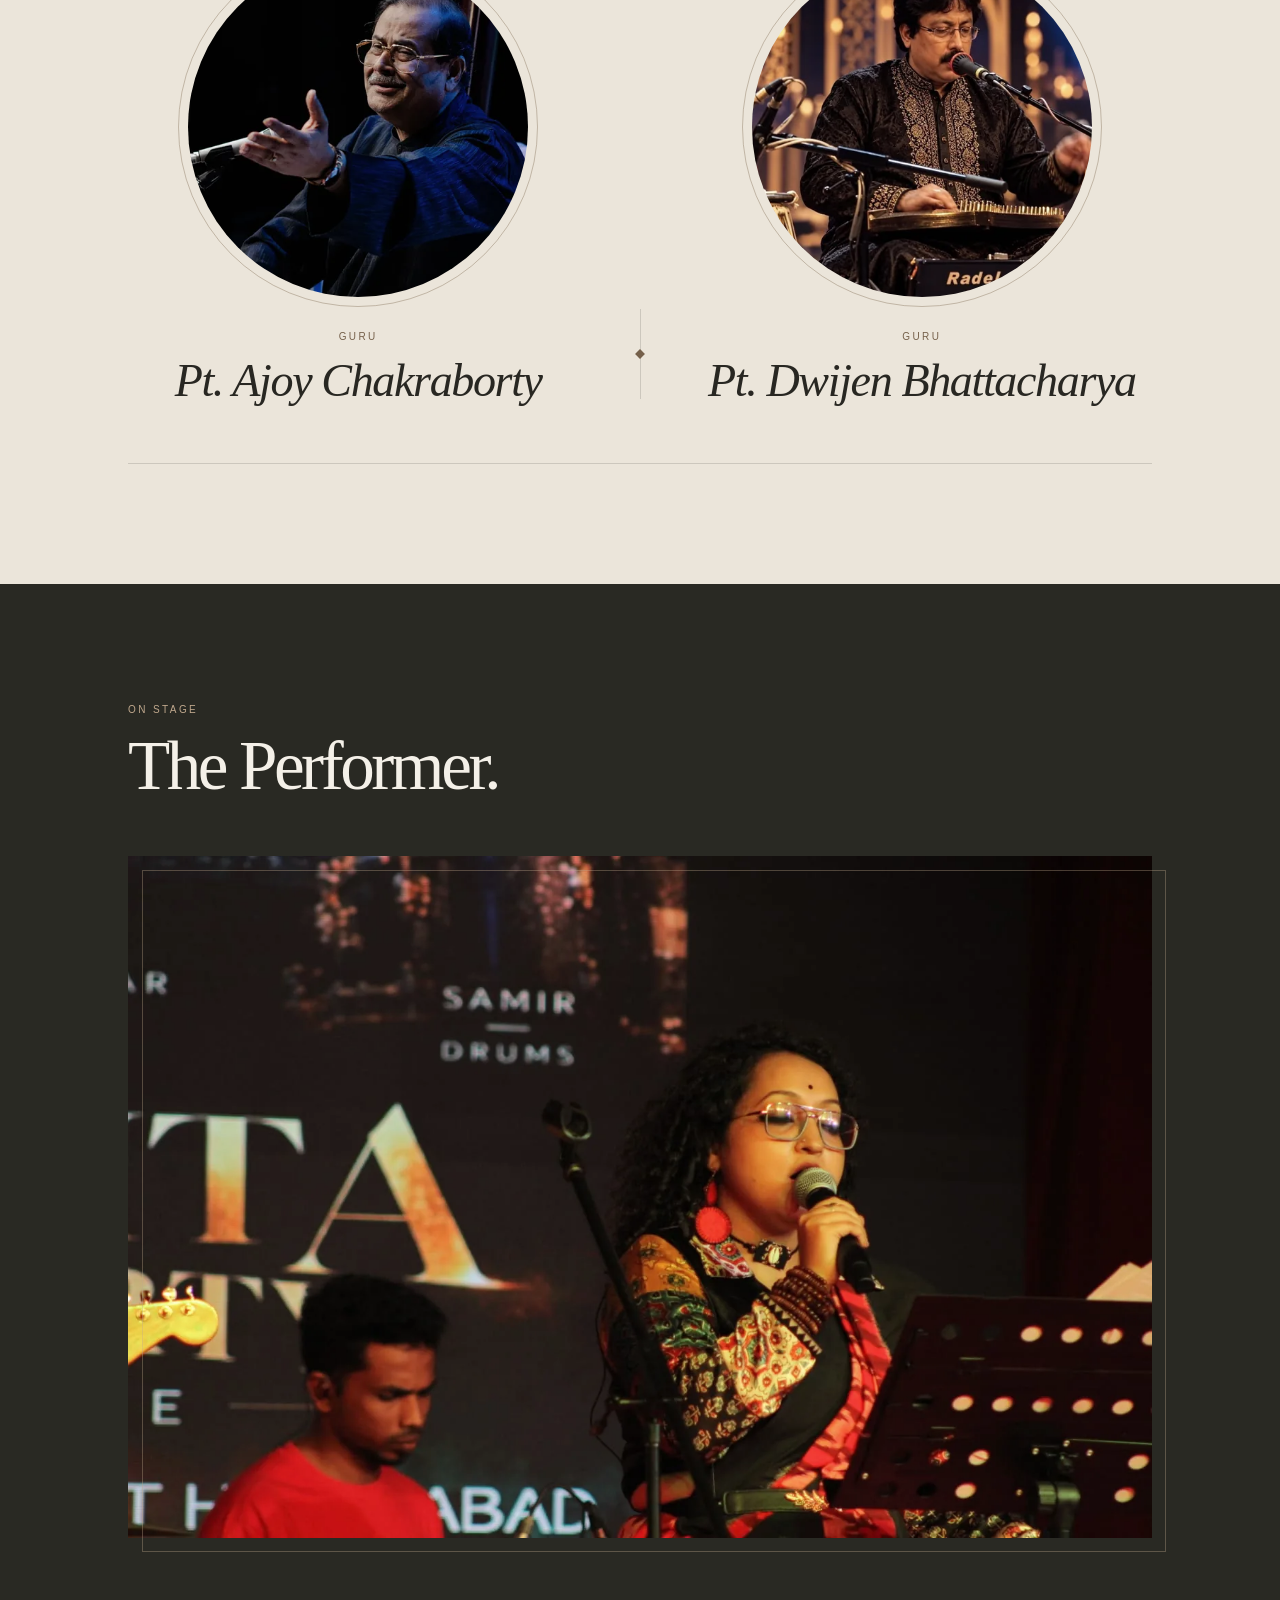
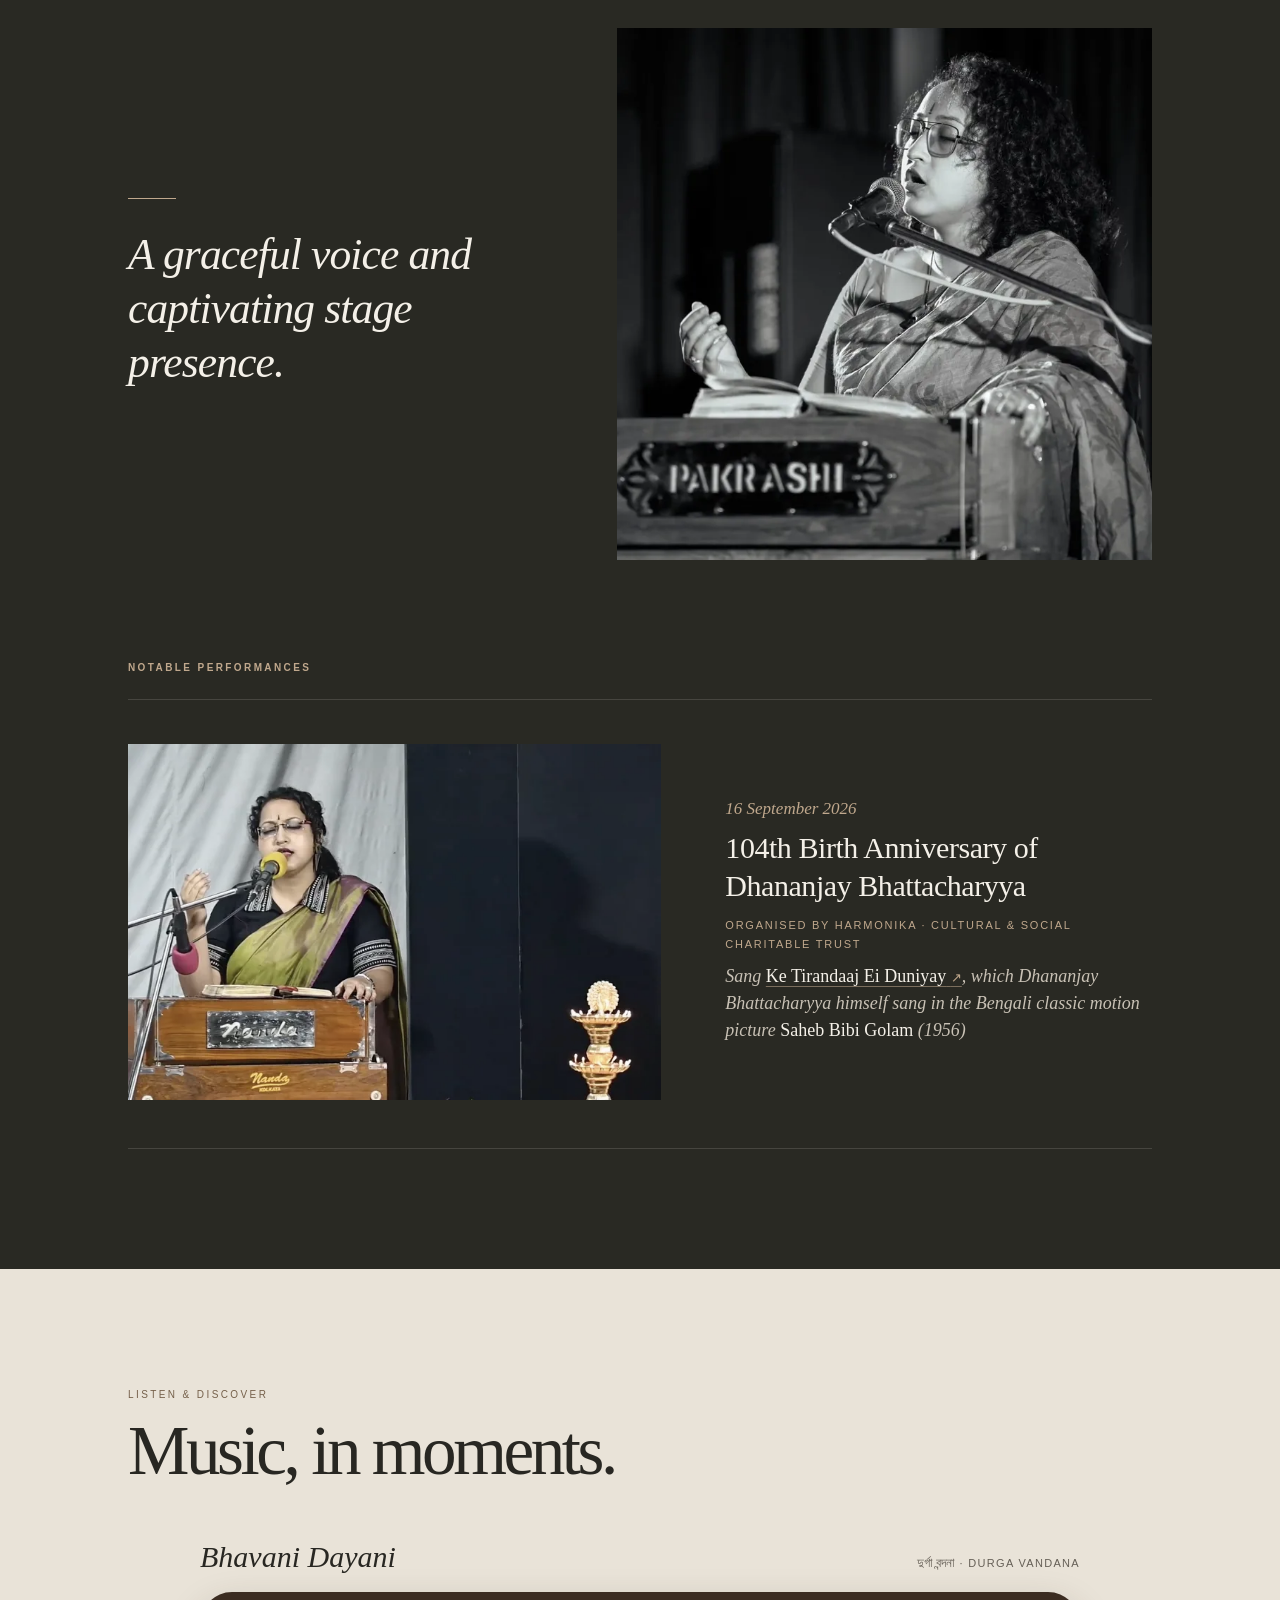
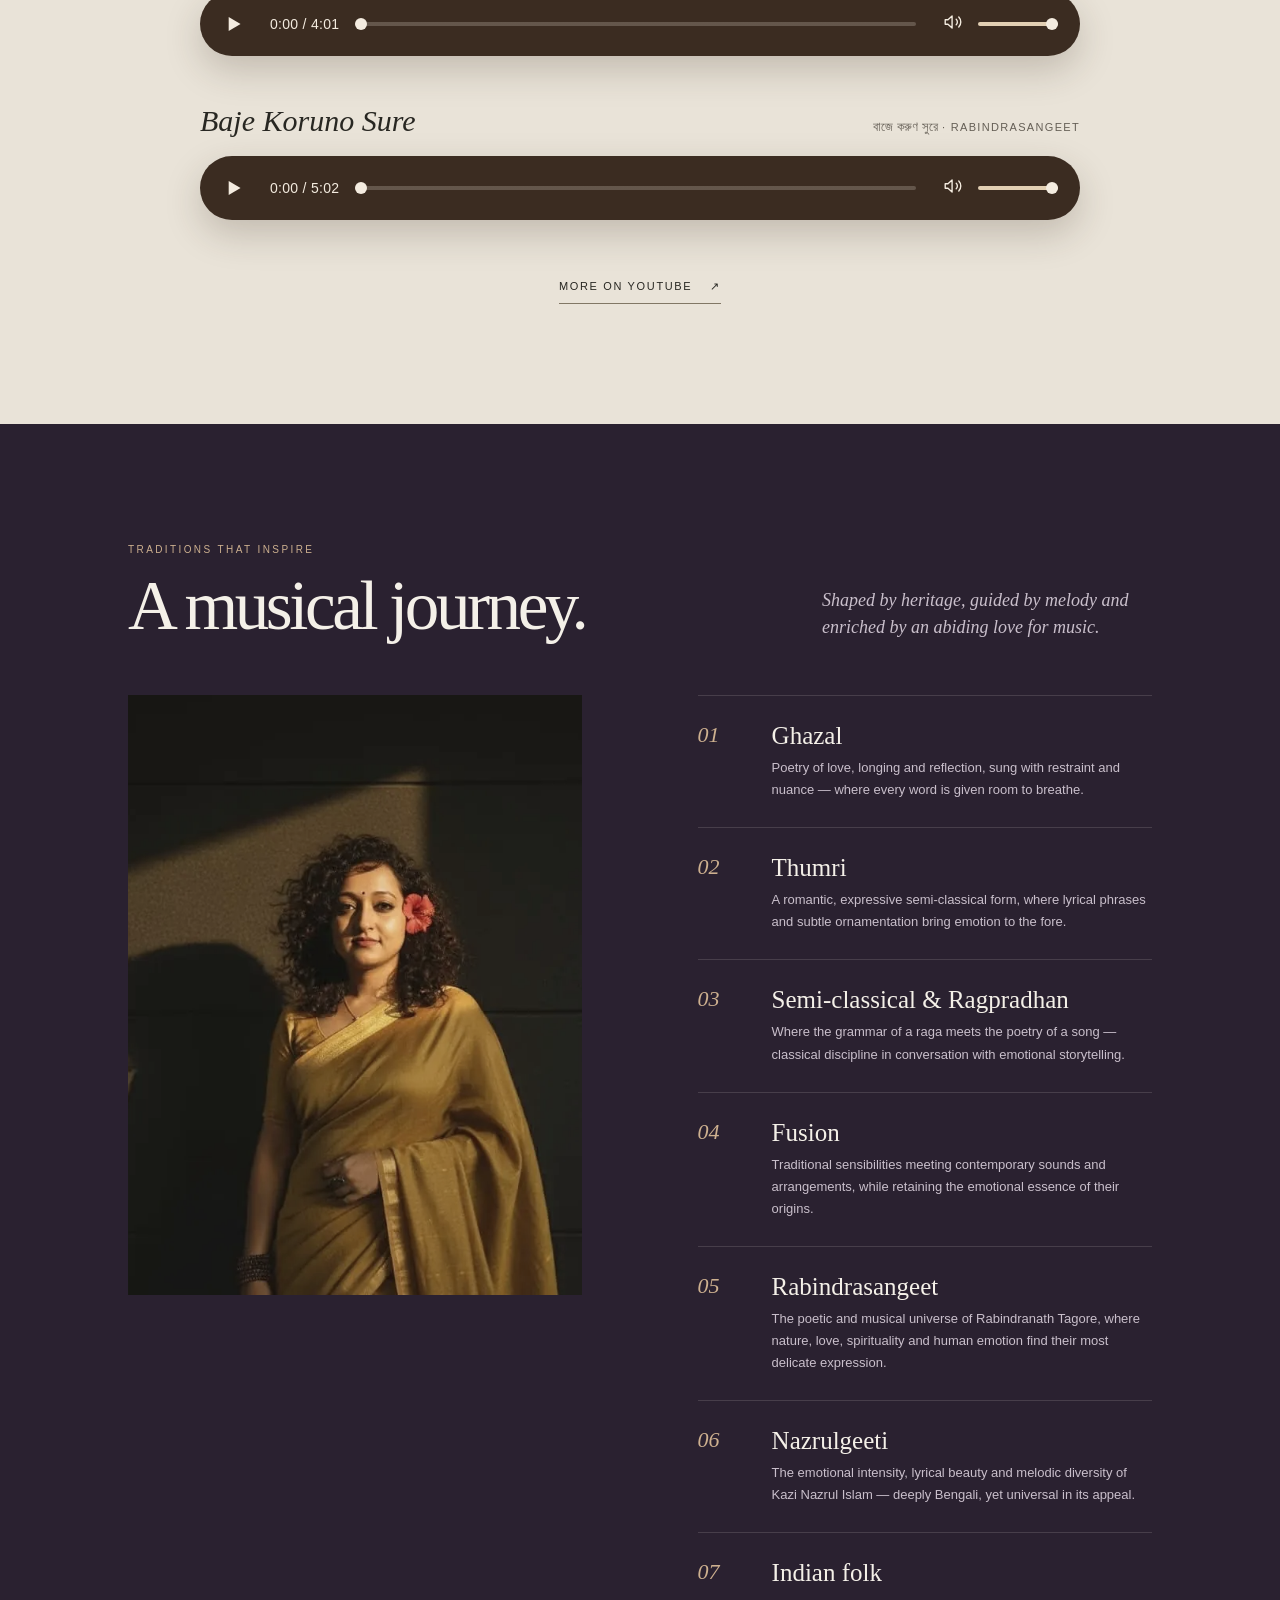
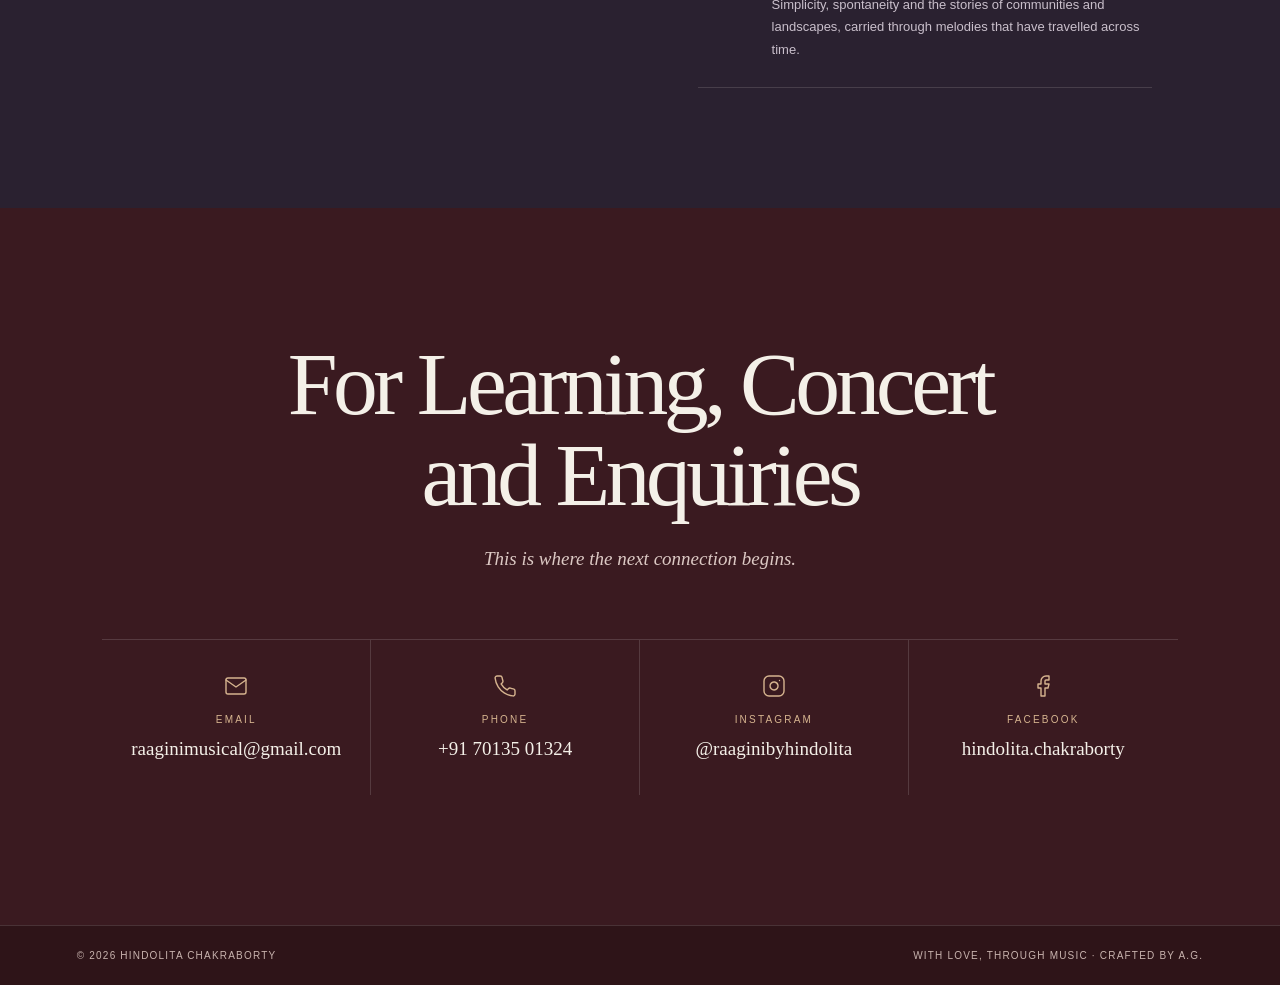
==== commit a87061a7: "Link Ke Tirandaaj Ei Duniyay to its YouTube performance video Co-Authored-By: Claude Opus 5.5 <norep" ====
--- a/index.html
+++ b/index.html
@@ -34,7 +34,7 @@
   <link rel="preload" as="image" href="assets/images/hero-960.webp"
         imagesrcset="assets/images/hero-640.webp 640w, assets/images/hero-960.webp 960w, assets/images/hero-1254.webp 1254w"
         imagesizes="(max-width: 850px) 92vw, 50vw">
-  <link rel="stylesheet" href="assets/css/style.css?v=29">
+  <link rel="stylesheet" href="assets/css/style.css?v=30">
   <script>document.documentElement.classList.add('js');</script>
 </head>
 <body>
@@ -209,7 +209,7 @@
           <p class="performance-date"><time datetime="2026-09-16">16 September 2026</time></p>
           <p class="performance-event">104th Birth Anniversary of Dhananjay Bhattacharyya</p>
           <p class="performance-meta">Organised by Harmonika · Cultural &amp; Social Charitable Trust</p>
-          <p class="performance-song">Sang <em>Ke Tirandaaj Ei Duniyay</em>, which Dhananjay Bhattacharyya himself sang in the Bengali classic motion picture <em>Saheb Bibi Golam</em> (1956)</p>
+          <p class="performance-song">Sang <a href="https://www.youtube.com/watch?v=hcteg4pIAro" target="_blank" rel="noopener"><em>Ke Tirandaaj Ei Duniyay</em><span class="visually-hidden"> (watch on YouTube, opens in a new tab)</span> <span class="ext" aria-hidden="true">↗</span></a>, which Dhananjay Bhattacharyya himself sang in the Bengali classic motion picture <em>Saheb Bibi Golam</em> (1956)</p>
           </div>
         </li>
       </ul>
--- a/assets/css/style.css
+++ b/assets/css/style.css
@@ -282,6 +282,12 @@
 .performance .performance-meta { margin-top: 12px; font-size: 11px; letter-spacing: .16em; text-transform: uppercase; color: var(--dark-accent); line-height: 1.7; }
 .performance .performance-song { margin-top: 10px; font: italic 18px/1.5 var(--serif); color: var(--dark-muted); }
 .performance-song em { font-style: normal; color: var(--dark-text); }
+.performance-song a {
+  color: inherit; text-decoration: underline; text-decoration-color: rgba(192, 168, 141, .55);
+  text-decoration-thickness: 1px; text-underline-offset: 4px; transition: text-decoration-color .2s;
+}
+.performance-song a:hover { text-decoration-color: var(--dark-accent); }
+.performance-song .ext { font: normal 13px var(--sans); color: var(--dark-accent); }
 
 /* Music */
 .music { background: var(--paper3); }
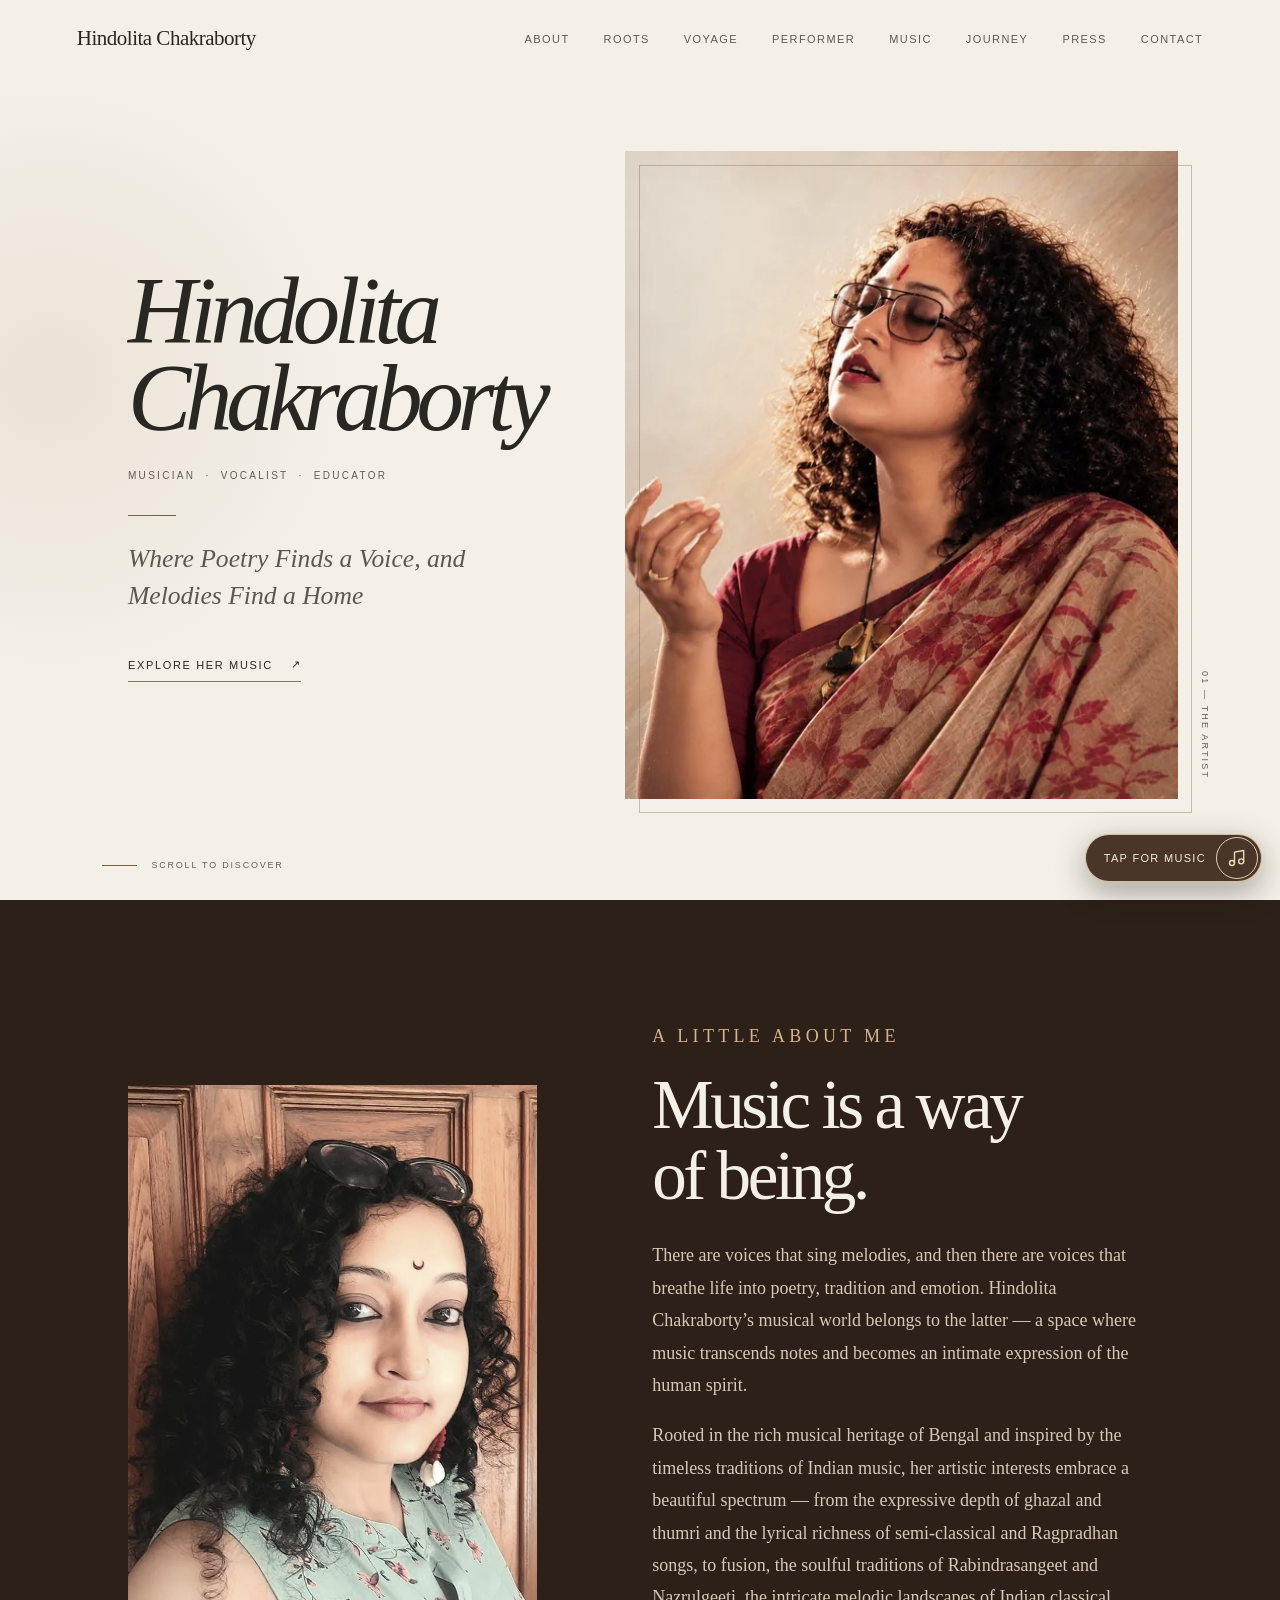
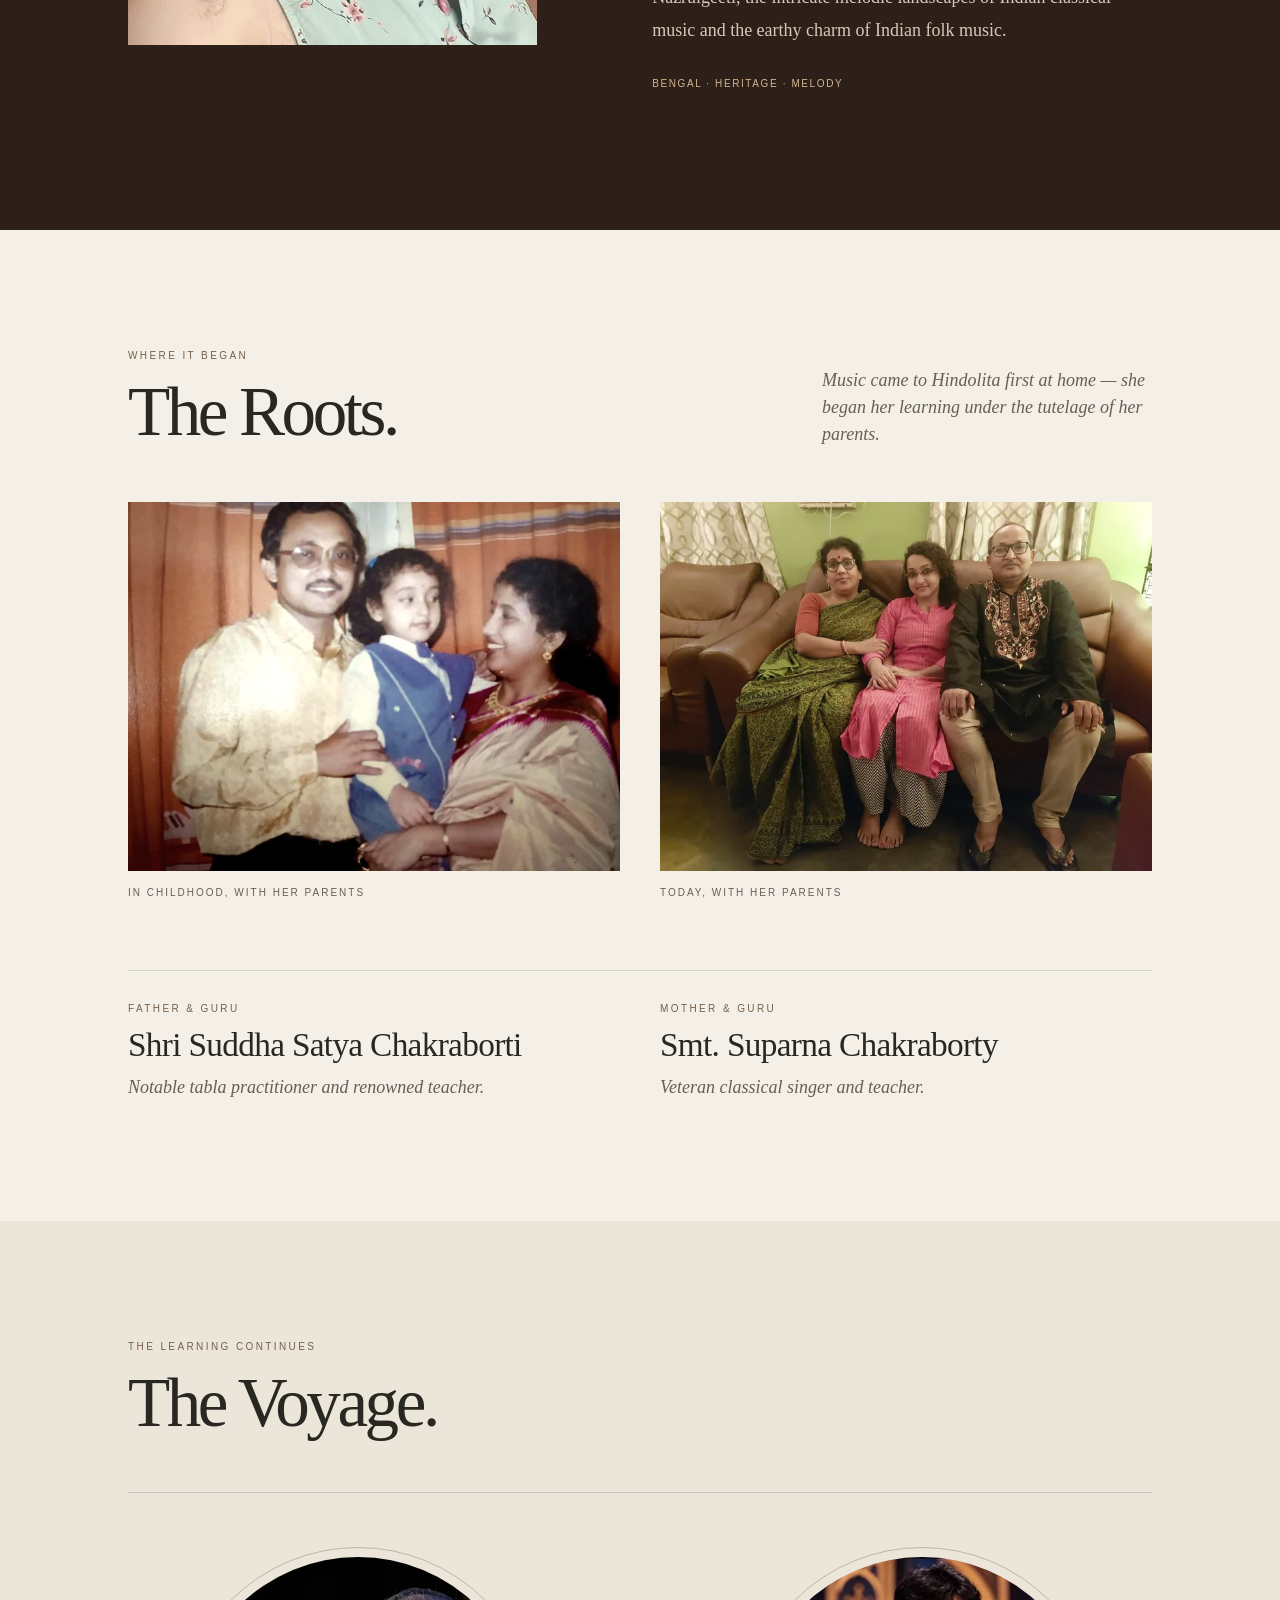
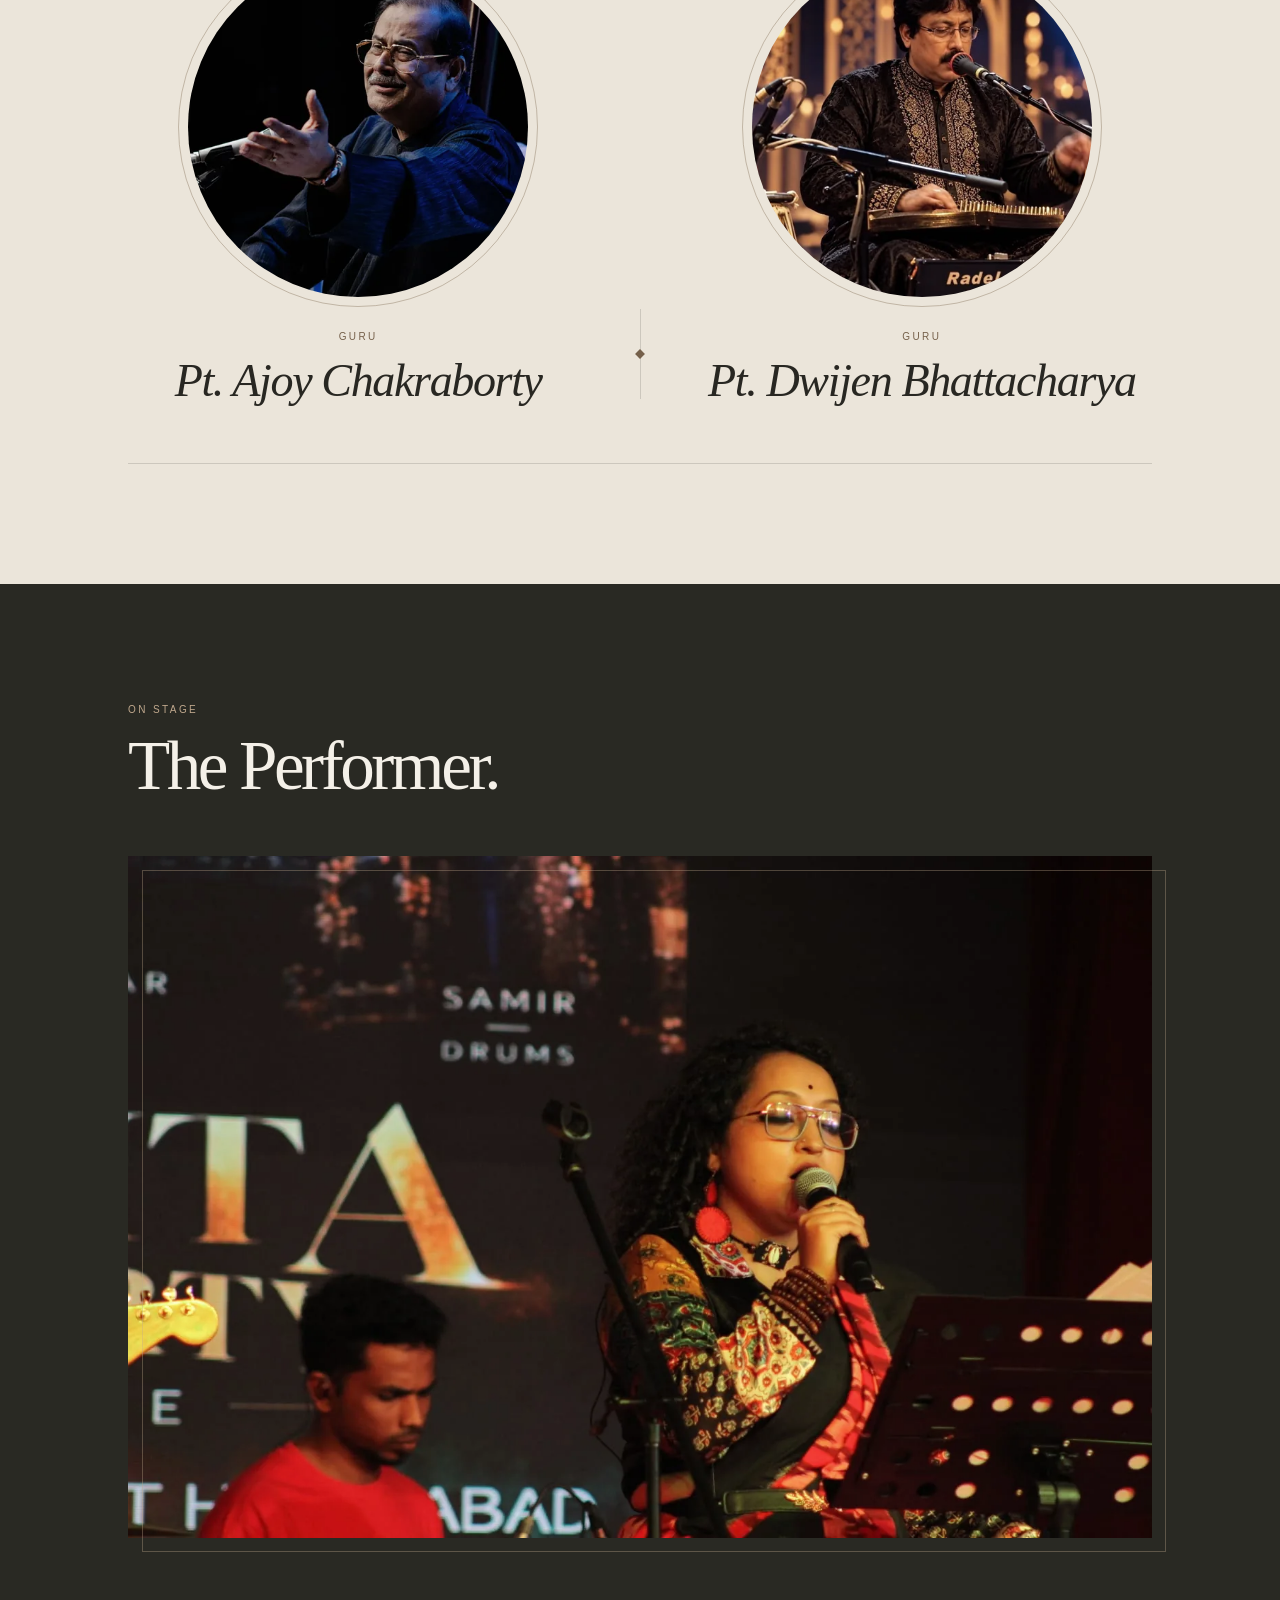
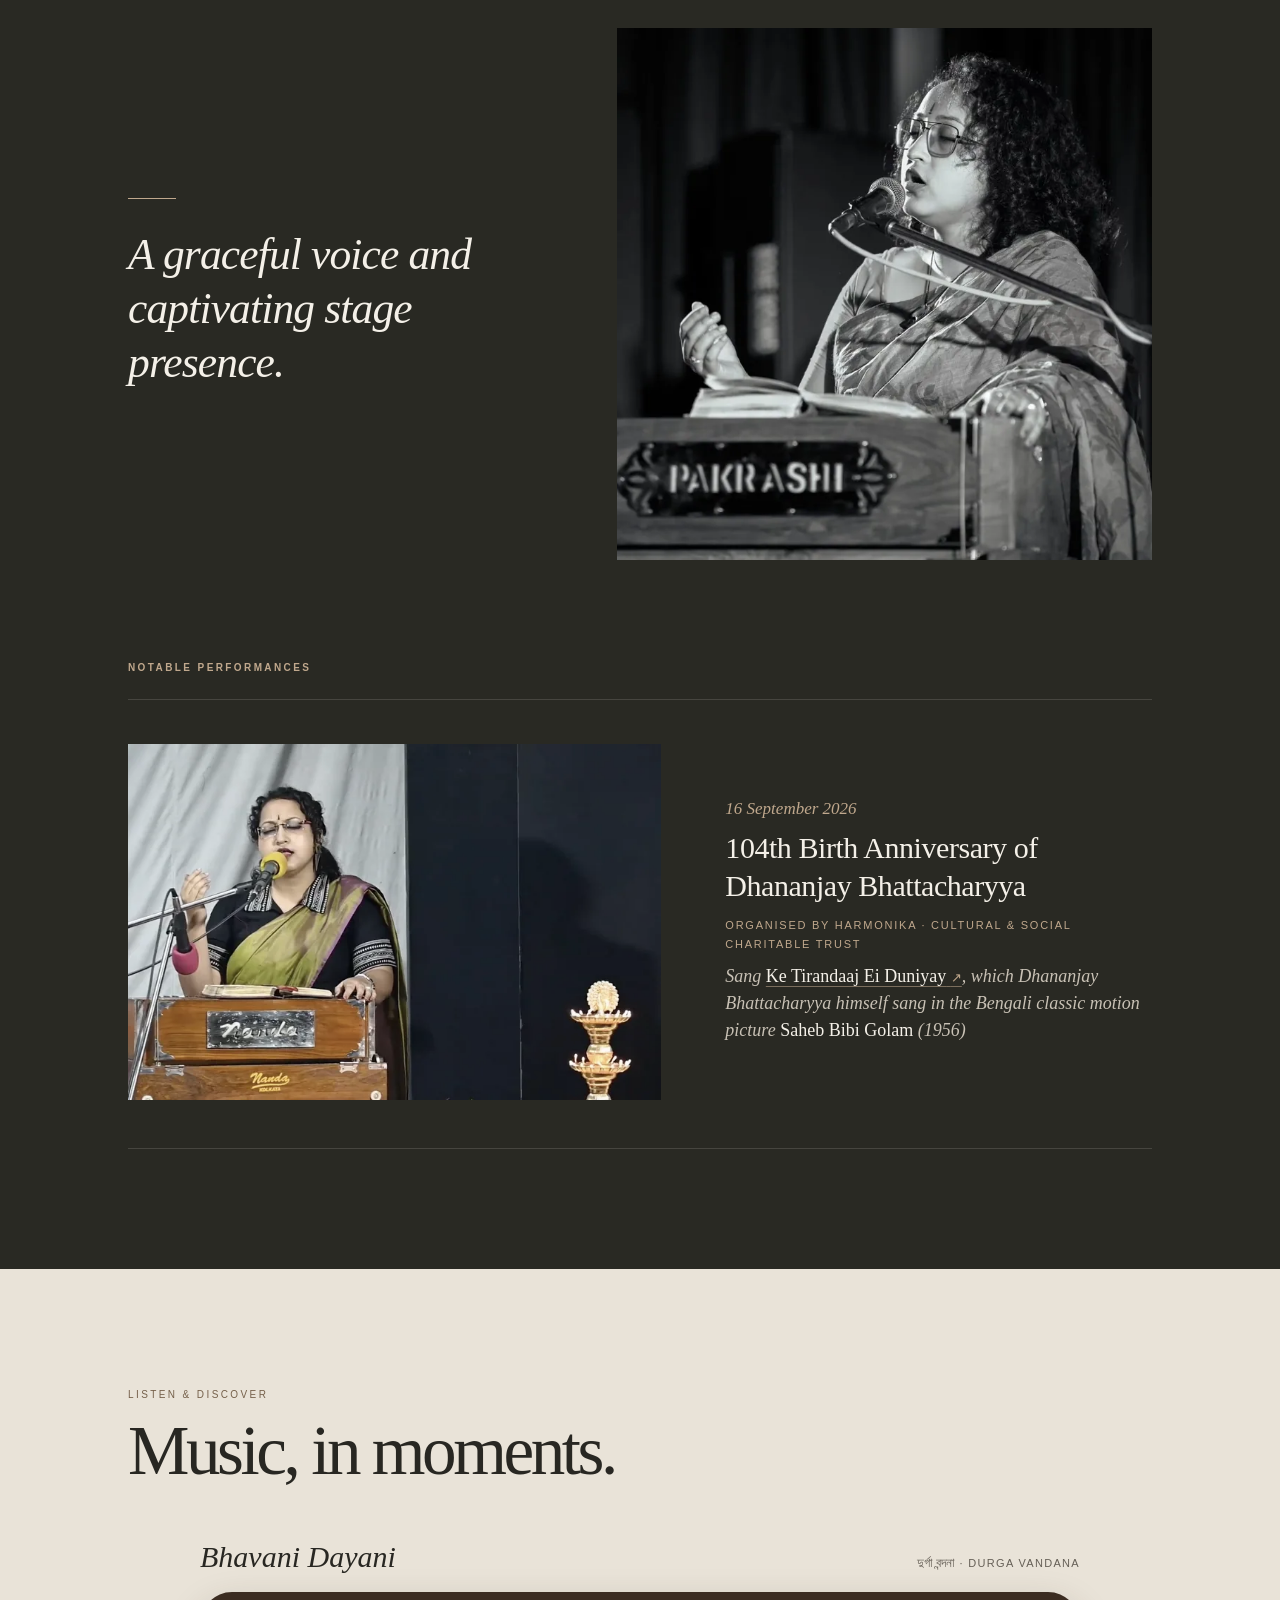
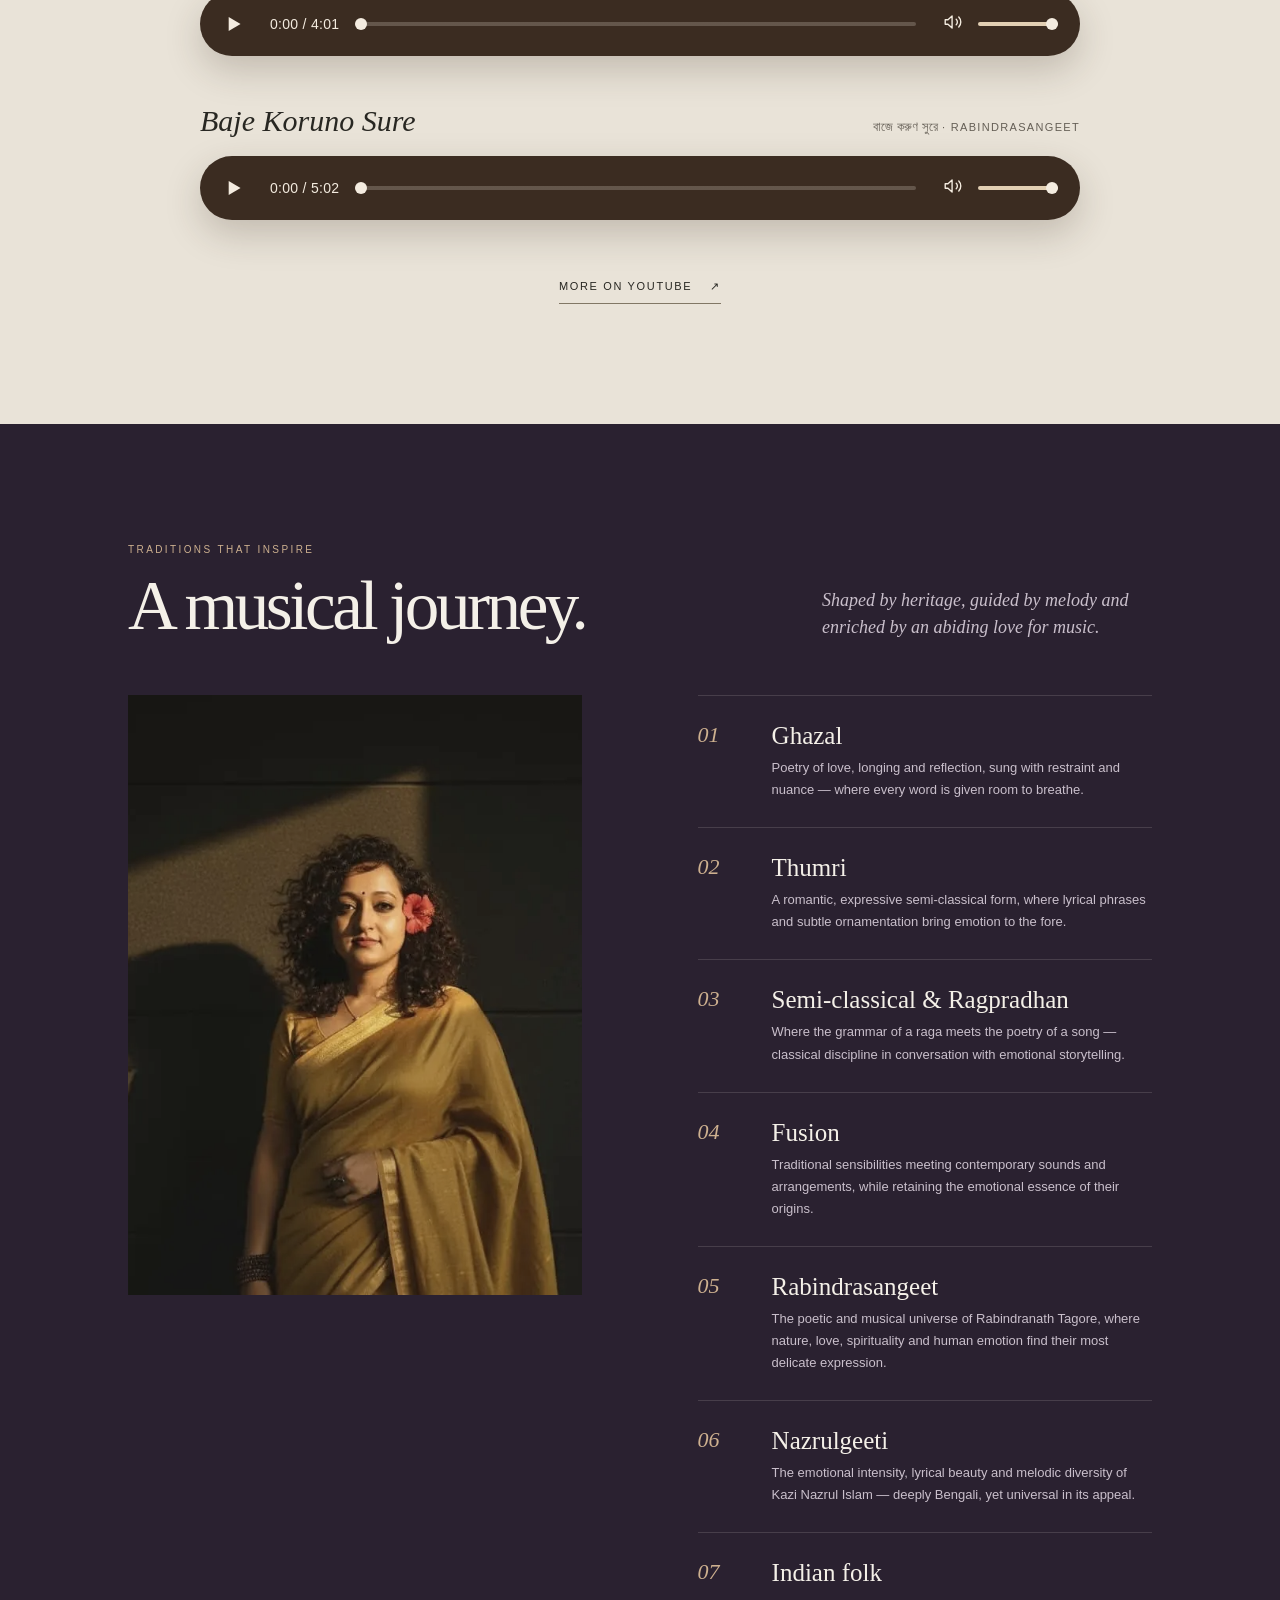
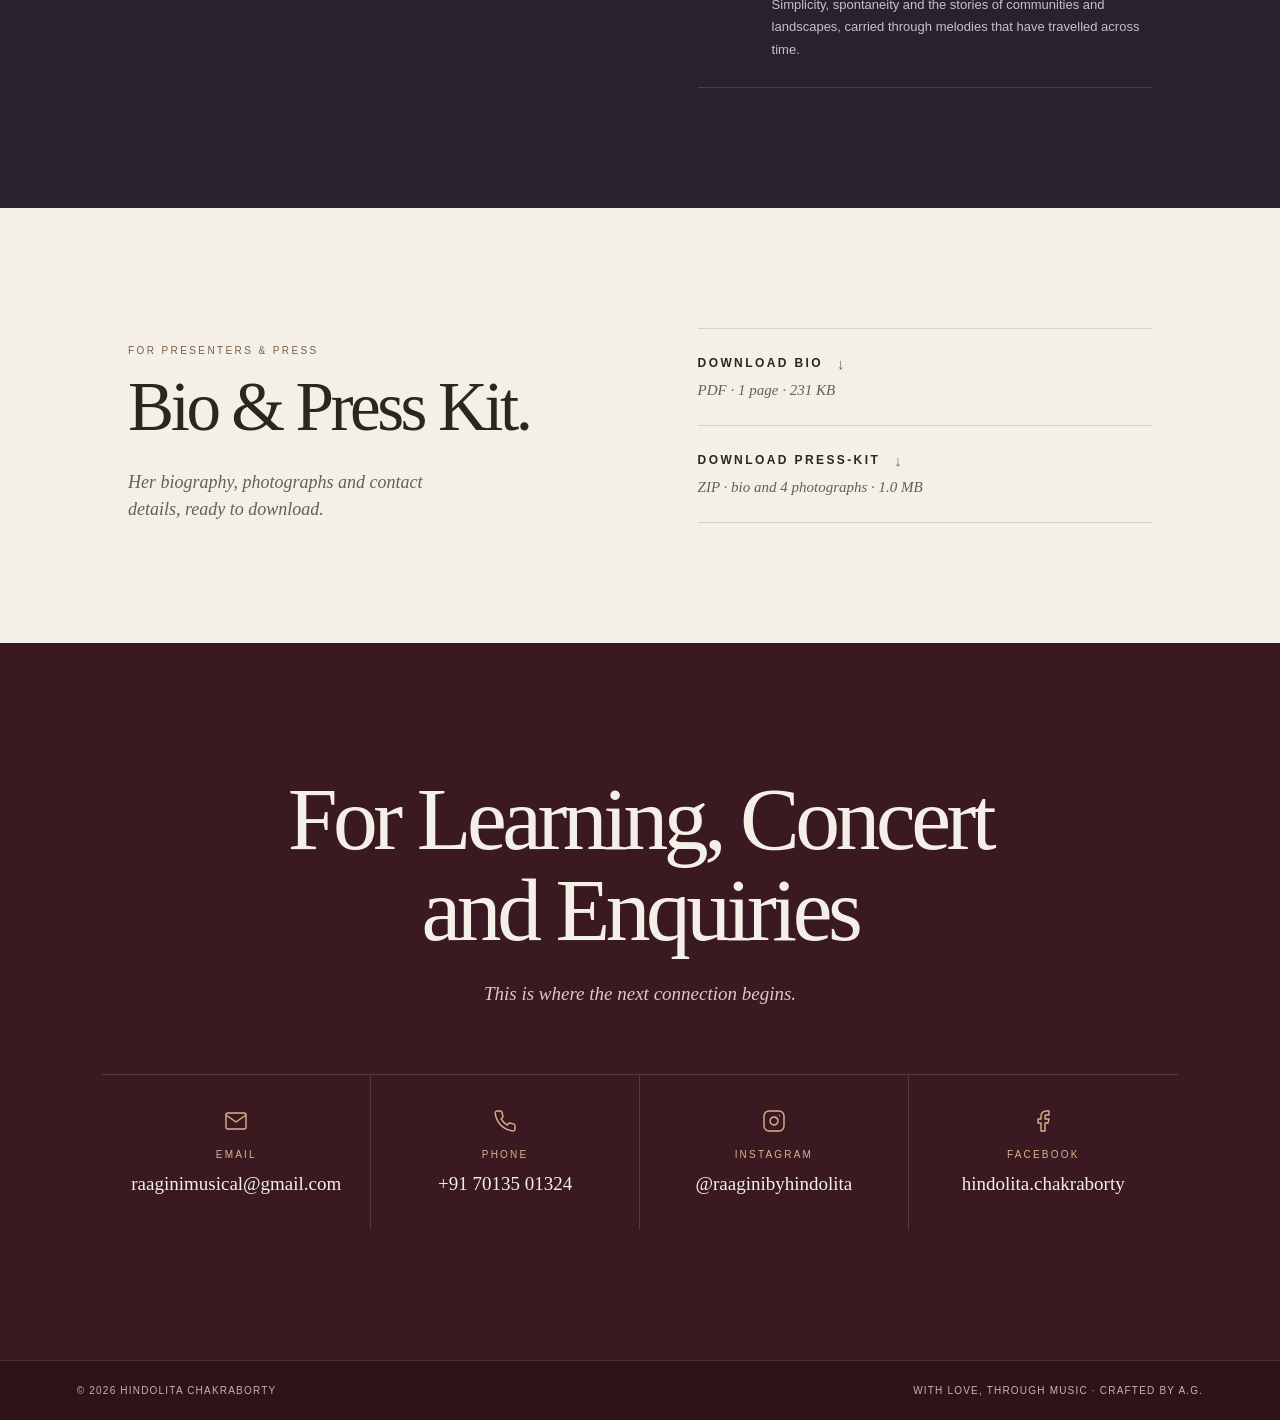
==== commit c34ffaf1: "Add Bio & Press Kit section with downloadable bio PDF and press kit Co-Authored-By: Claude Opus 5.5 " ====
--- a/index.html
+++ b/index.html
@@ -34,7 +34,7 @@
   <link rel="preload" as="image" href="assets/images/hero-960.webp"
         imagesrcset="assets/images/hero-640.webp 640w, assets/images/hero-960.webp 960w, assets/images/hero-1254.webp 1254w"
         imagesizes="(max-width: 850px) 92vw, 50vw">
-  <link rel="stylesheet" href="assets/css/style.css?v=30">
+  <link rel="stylesheet" href="assets/css/style.css?v=31">
   <script>document.documentElement.classList.add('js');</script>
 </head>
 <body>
@@ -53,6 +53,7 @@
     <a href="#performer">Performer</a>
     <a href="#music">Music</a>
     <a href="#journey">Journey</a>
+    <a href="#press">Press</a>
     <a href="#contact">Contact</a>
   </nav>
 </header>
@@ -298,6 +299,28 @@
     </div>
   </section>
 
+  <!-- ===================== BIO & PRESS KIT ===================== -->
+  <!-- To update: replace the files in assets/downloads/ (keep the same names) and update the sizes below. -->
+  <section class="section press" id="press" aria-labelledby="press-title">
+    <div class="press-inner reveal">
+      <div>
+        <p class="eyebrow">For presenters &amp; press</p>
+        <h2 id="press-title">Bio &amp; Press Kit.</h2>
+        <p class="section-intro press-intro">Her biography, photographs and contact details, ready to download.</p>
+      </div>
+      <ul class="press-downloads">
+        <li>
+          <a class="press-link" href="assets/downloads/hindolita-chakraborty-bio.pdf" download>Download Bio <span aria-hidden="true">↓</span></a>
+          <span class="press-meta">PDF · 1 page · 231 KB</span>
+        </li>
+        <li>
+          <a class="press-link" href="assets/downloads/hindolita-chakraborty-press-kit.zip" download>Download Press-Kit <span aria-hidden="true">↓</span></a>
+          <span class="press-meta">ZIP · bio and 4 photographs · 1.0 MB</span>
+        </li>
+      </ul>
+    </div>
+  </section>
+
   <!-- ===================== CONTACT ===================== -->
   <section class="contact" id="contact" aria-labelledby="contact-title">
     <h2 id="contact-title">For Learning, Concert<br>and Enquiries</h2>
--- a/assets/css/style.css
+++ b/assets/css/style.css
@@ -289,6 +289,25 @@
 .performance-song a:hover { text-decoration-color: var(--dark-accent); }
 .performance-song .ext { font: normal 13px var(--sans); color: var(--dark-accent); }
 
+/* Bio & Press Kit */
+.press { background: var(--paper); }
+.press-inner { display: grid; grid-template-columns: 1fr 1fr; gap: 9vw; align-items: end; }
+.press-intro { margin-top: 26px; }
+.press-downloads { list-style: none; margin: 0; padding: 0; border-top: 1px solid var(--line); }
+.press-downloads li { padding: 26px 0; border-bottom: 1px solid var(--line); display: flex; flex-direction: column; gap: 10px; }
+.press-link {
+  align-self: flex-start; display: inline-flex; gap: 14px; align-items: center;
+  font-size: 12px; font-weight: 600; letter-spacing: .2em; text-transform: uppercase; color: var(--ink); text-decoration: none;
+  transition: gap .25s, color .25s;
+}
+.press-link span { color: var(--accent); font-size: 15px; transition: transform .25s; }
+.press-link:hover { color: var(--accent); }
+.press-link:hover span { transform: translateY(3px); }
+.press-meta { font: italic 15px var(--serif); color: var(--muted); }
+@media (max-width: 850px) {
+  .press-inner { grid-template-columns: 1fr; gap: 44px; }
+}
+
 /* Music */
 .music { background: var(--paper3); }
 .music-panel {
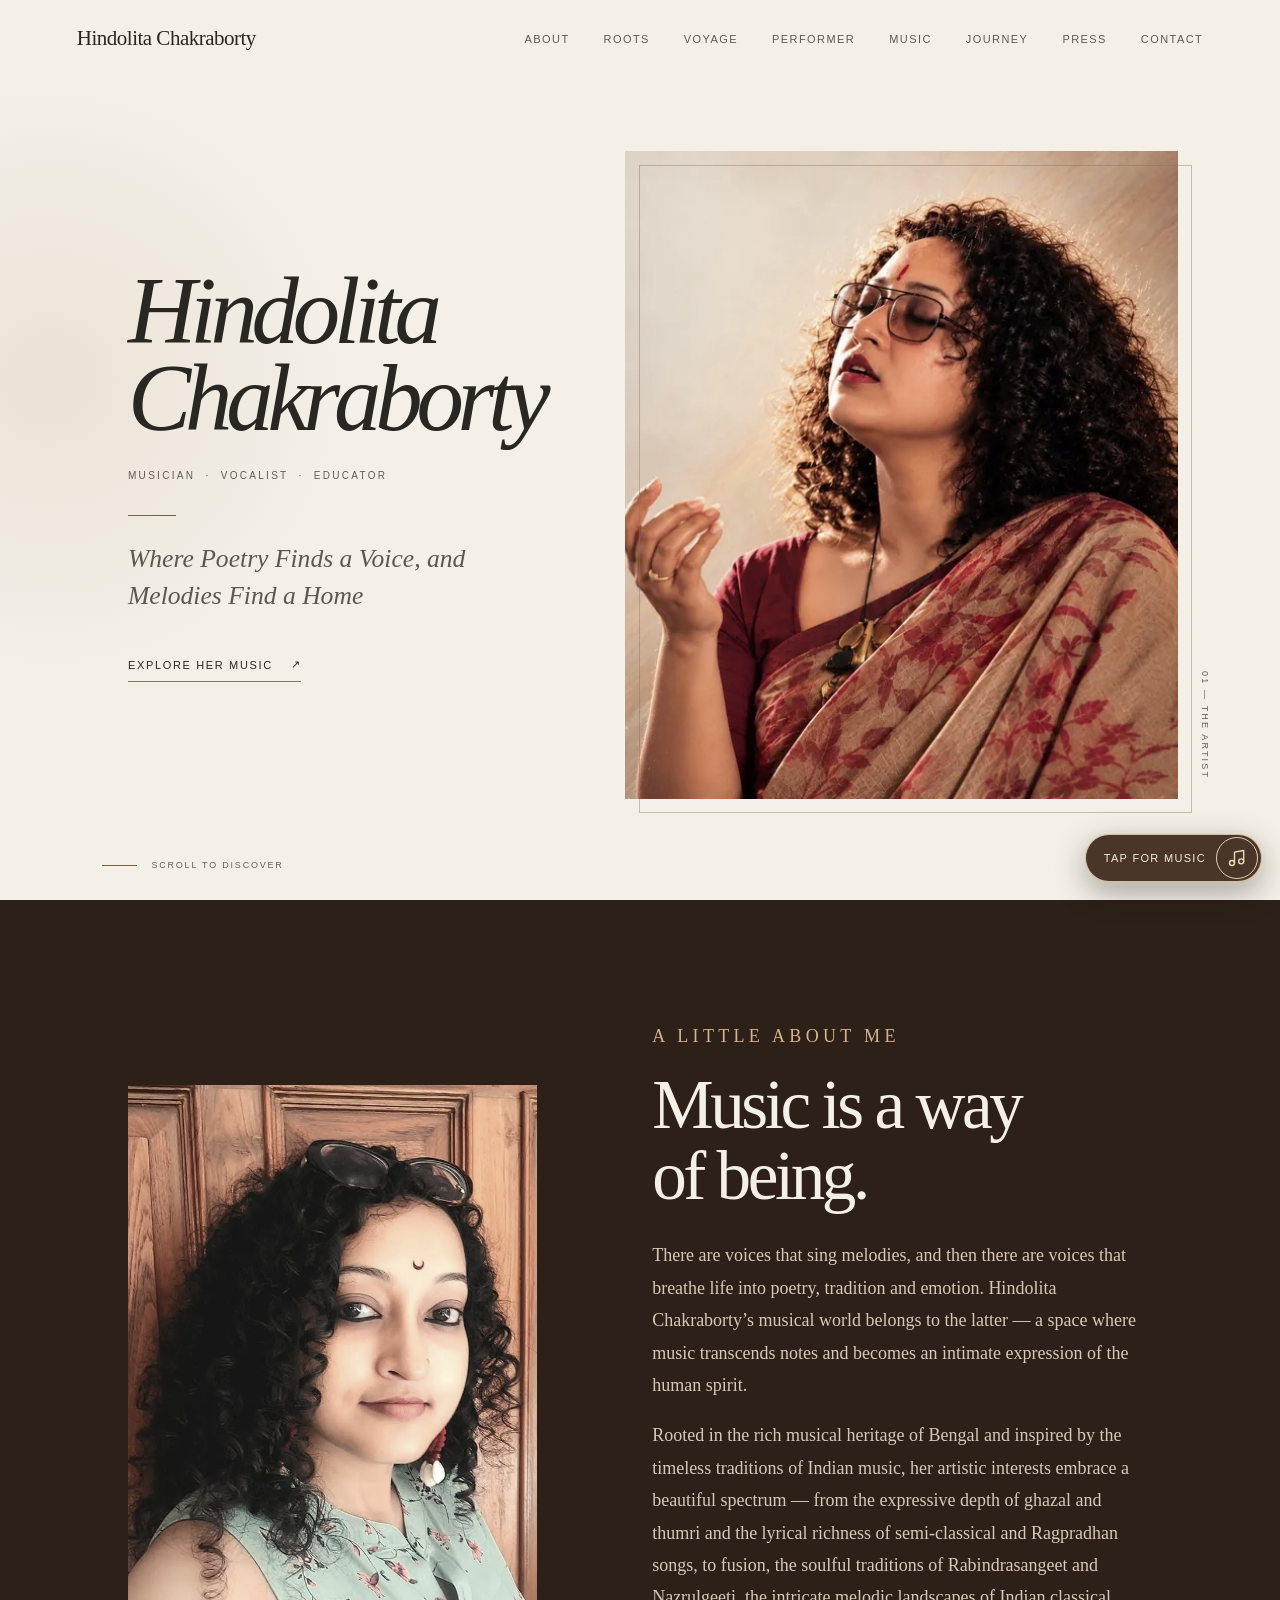
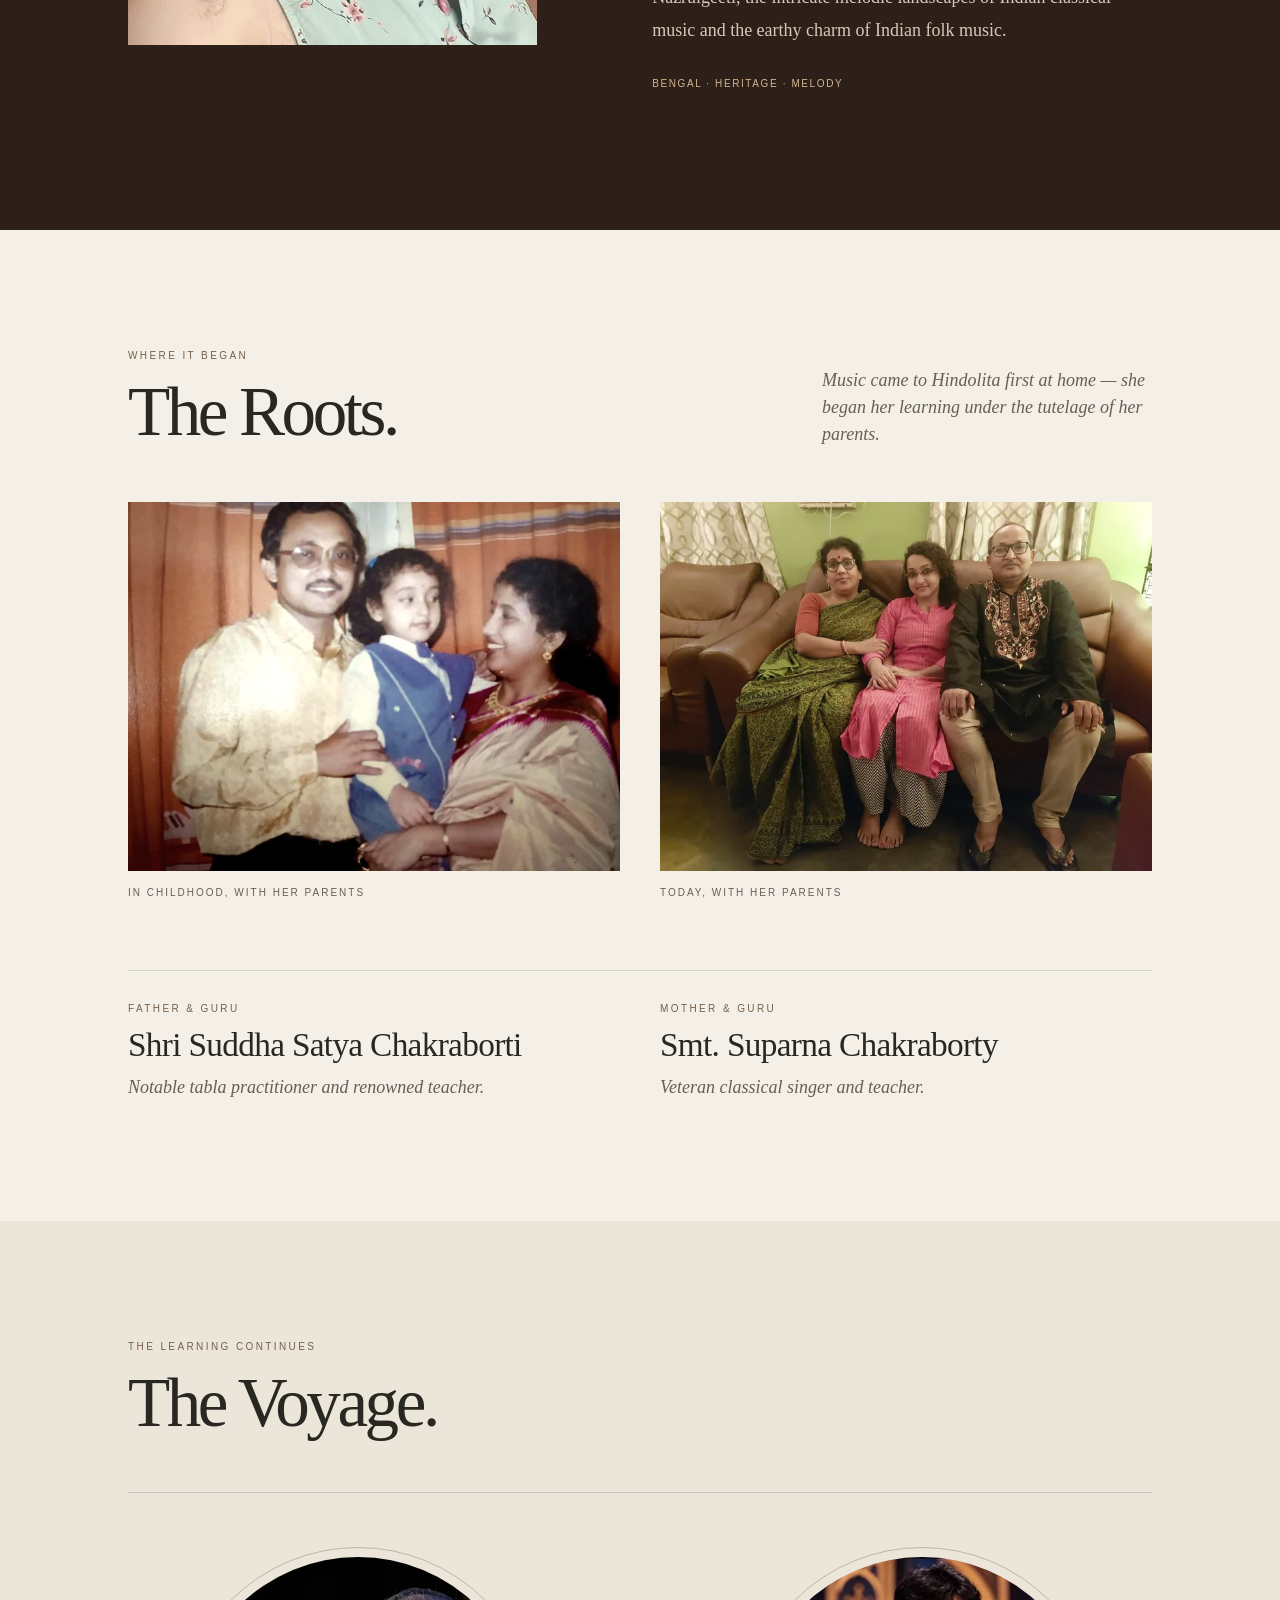
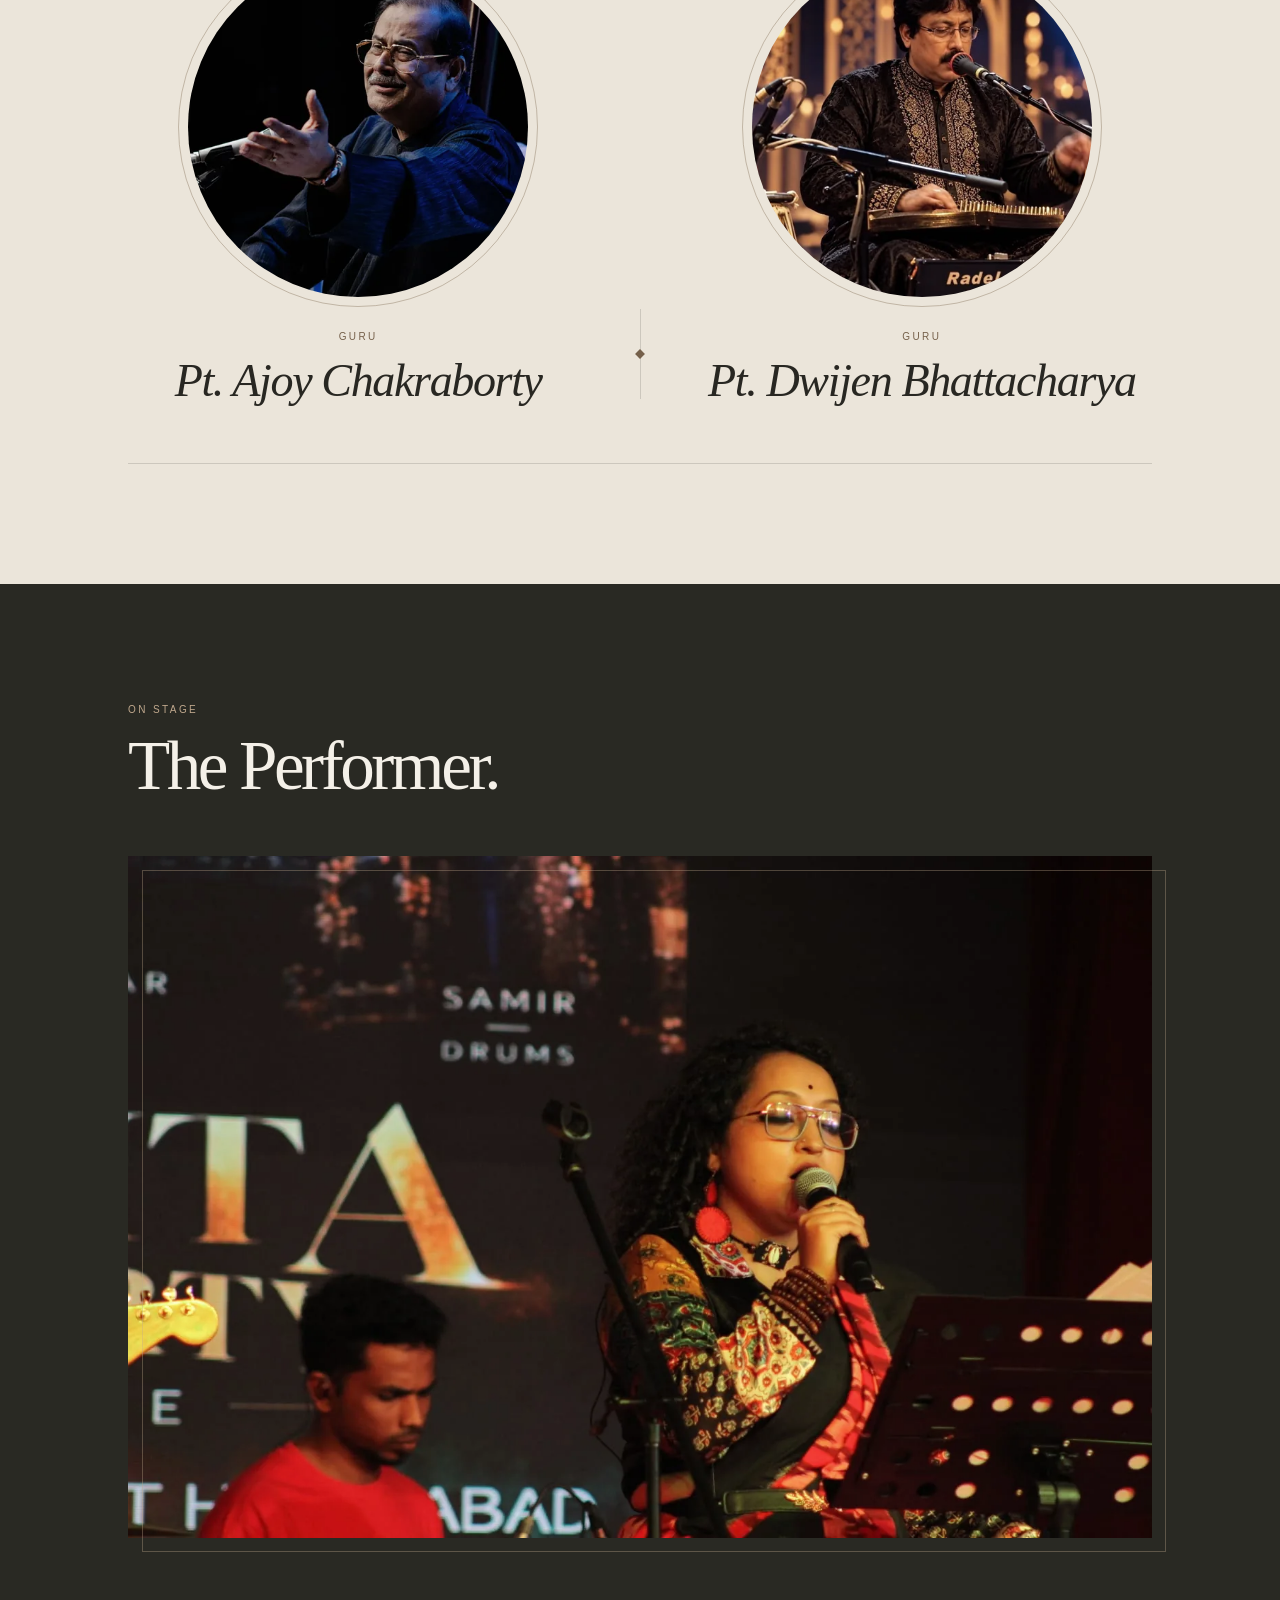
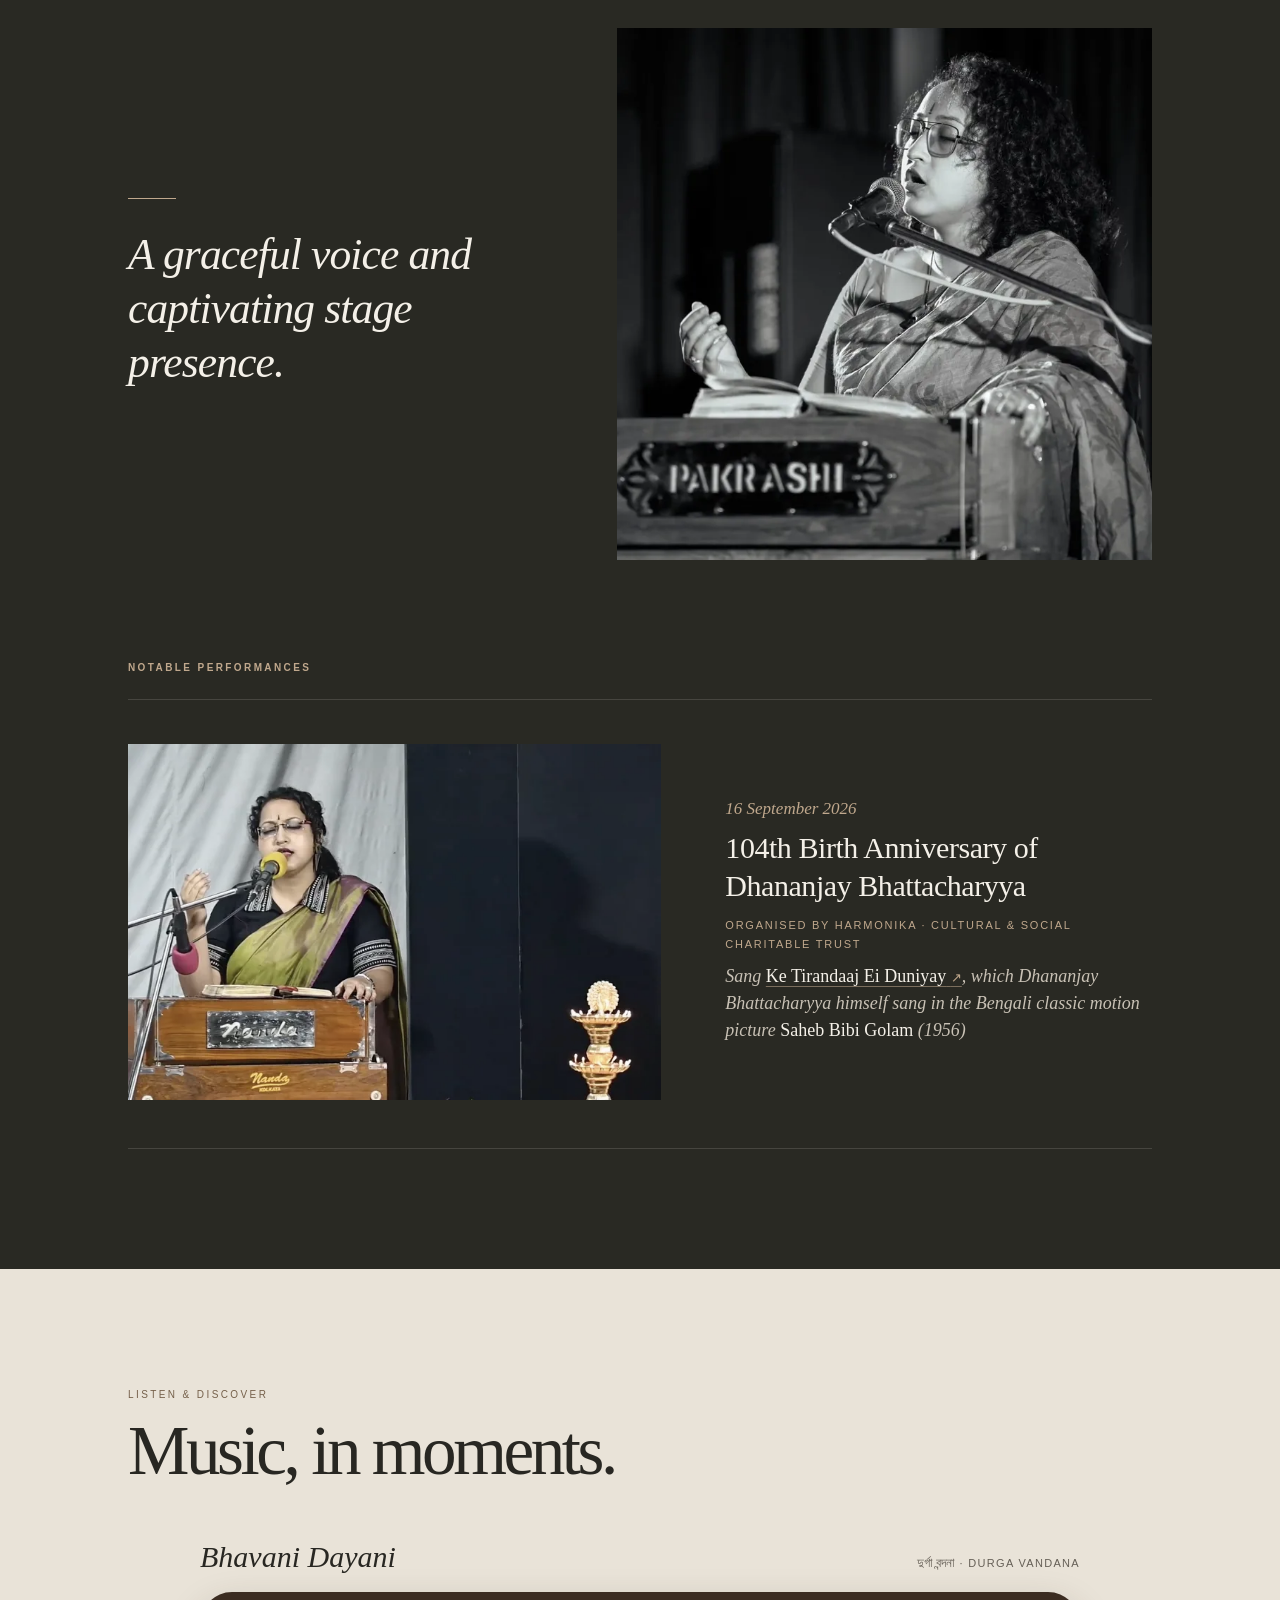
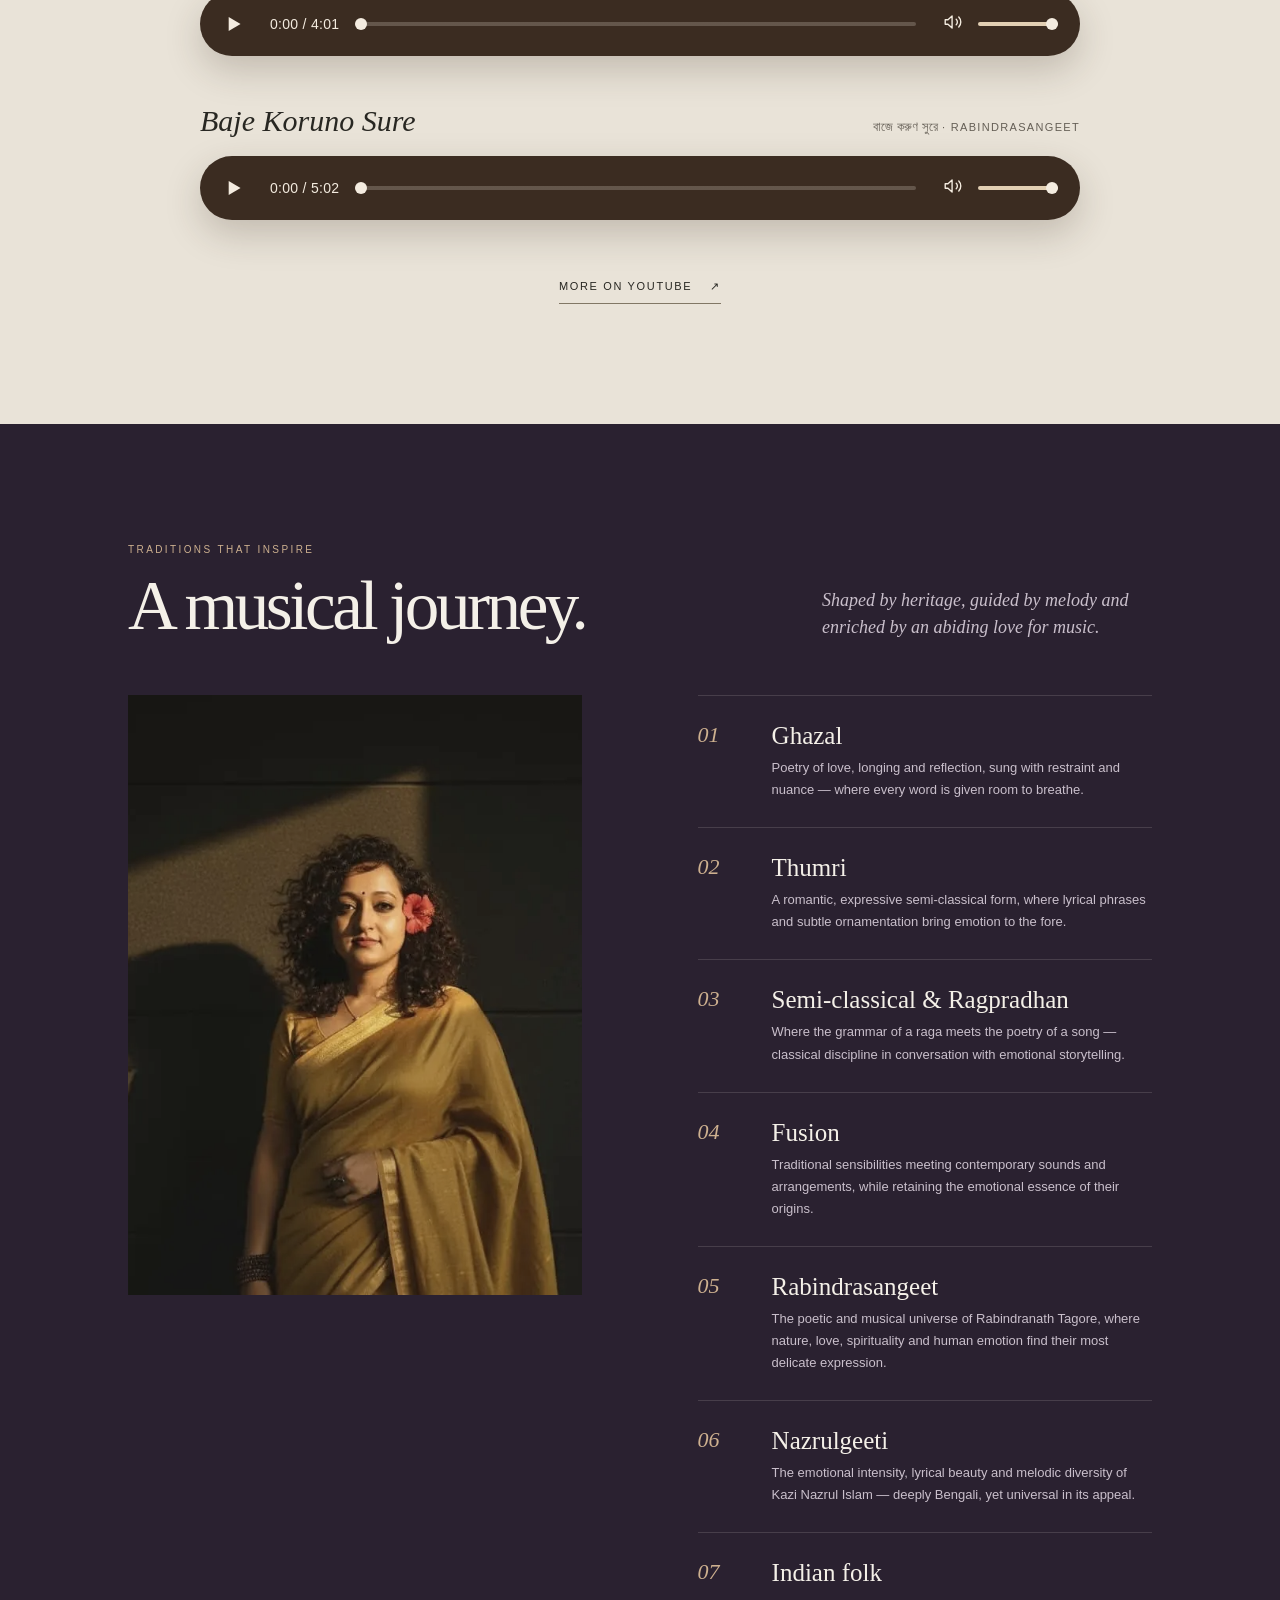
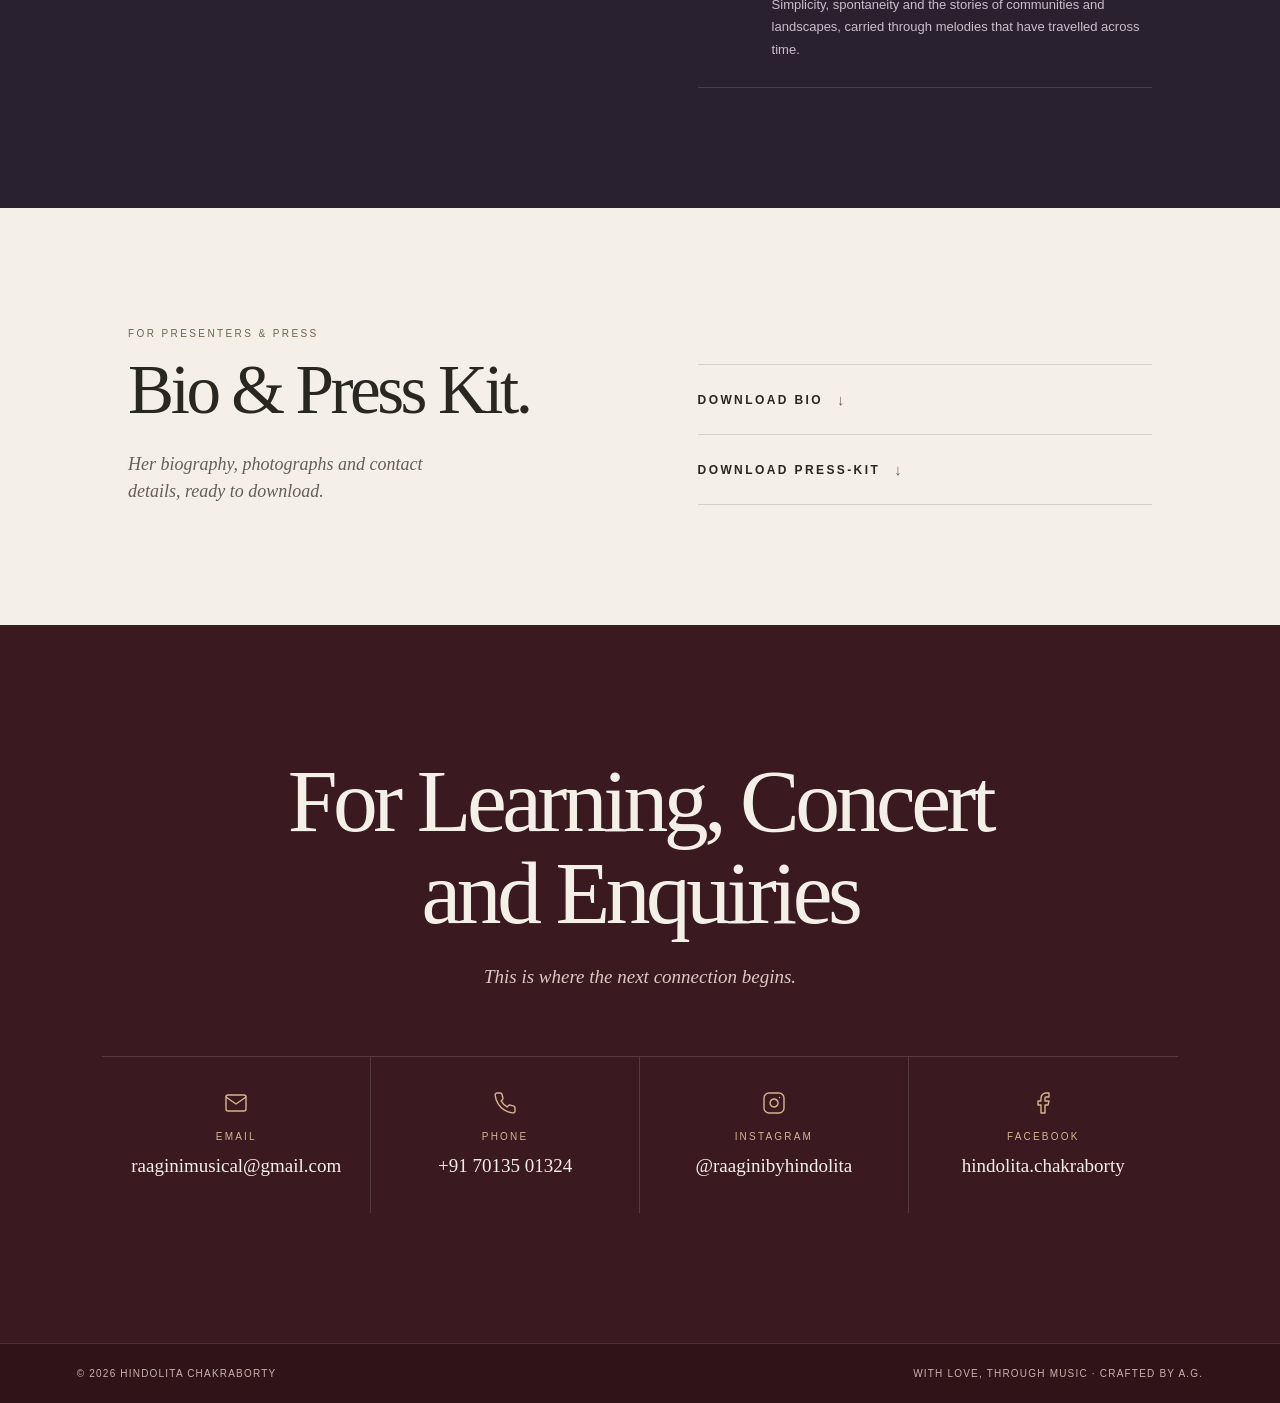
==== commit 2b512022: "Remove file size details from Bio & Press Kit links Co-Authored-By: Claude Opus 5.5 <noreply@anthrop" ====
--- a/index.html
+++ b/index.html
@@ -300,7 +300,7 @@
   </section>
 
   <!-- ===================== BIO & PRESS KIT ===================== -->
-  <!-- To update: replace the files in assets/downloads/ (keep the same names) and update the sizes below. -->
+  <!-- To update: replace the files in assets/downloads/ (keep the same names). -->
   <section class="section press" id="press" aria-labelledby="press-title">
     <div class="press-inner reveal">
       <div>
@@ -311,11 +311,9 @@
       <ul class="press-downloads">
         <li>
           <a class="press-link" href="assets/downloads/hindolita-chakraborty-bio.pdf" download>Download Bio <span aria-hidden="true">↓</span></a>
-          <span class="press-meta">PDF · 1 page · 231 KB</span>
         </li>
         <li>
           <a class="press-link" href="assets/downloads/hindolita-chakraborty-press-kit.zip" download>Download Press-Kit <span aria-hidden="true">↓</span></a>
-          <span class="press-meta">ZIP · bio and 4 photographs · 1.0 MB</span>
         </li>
       </ul>
     </div>
